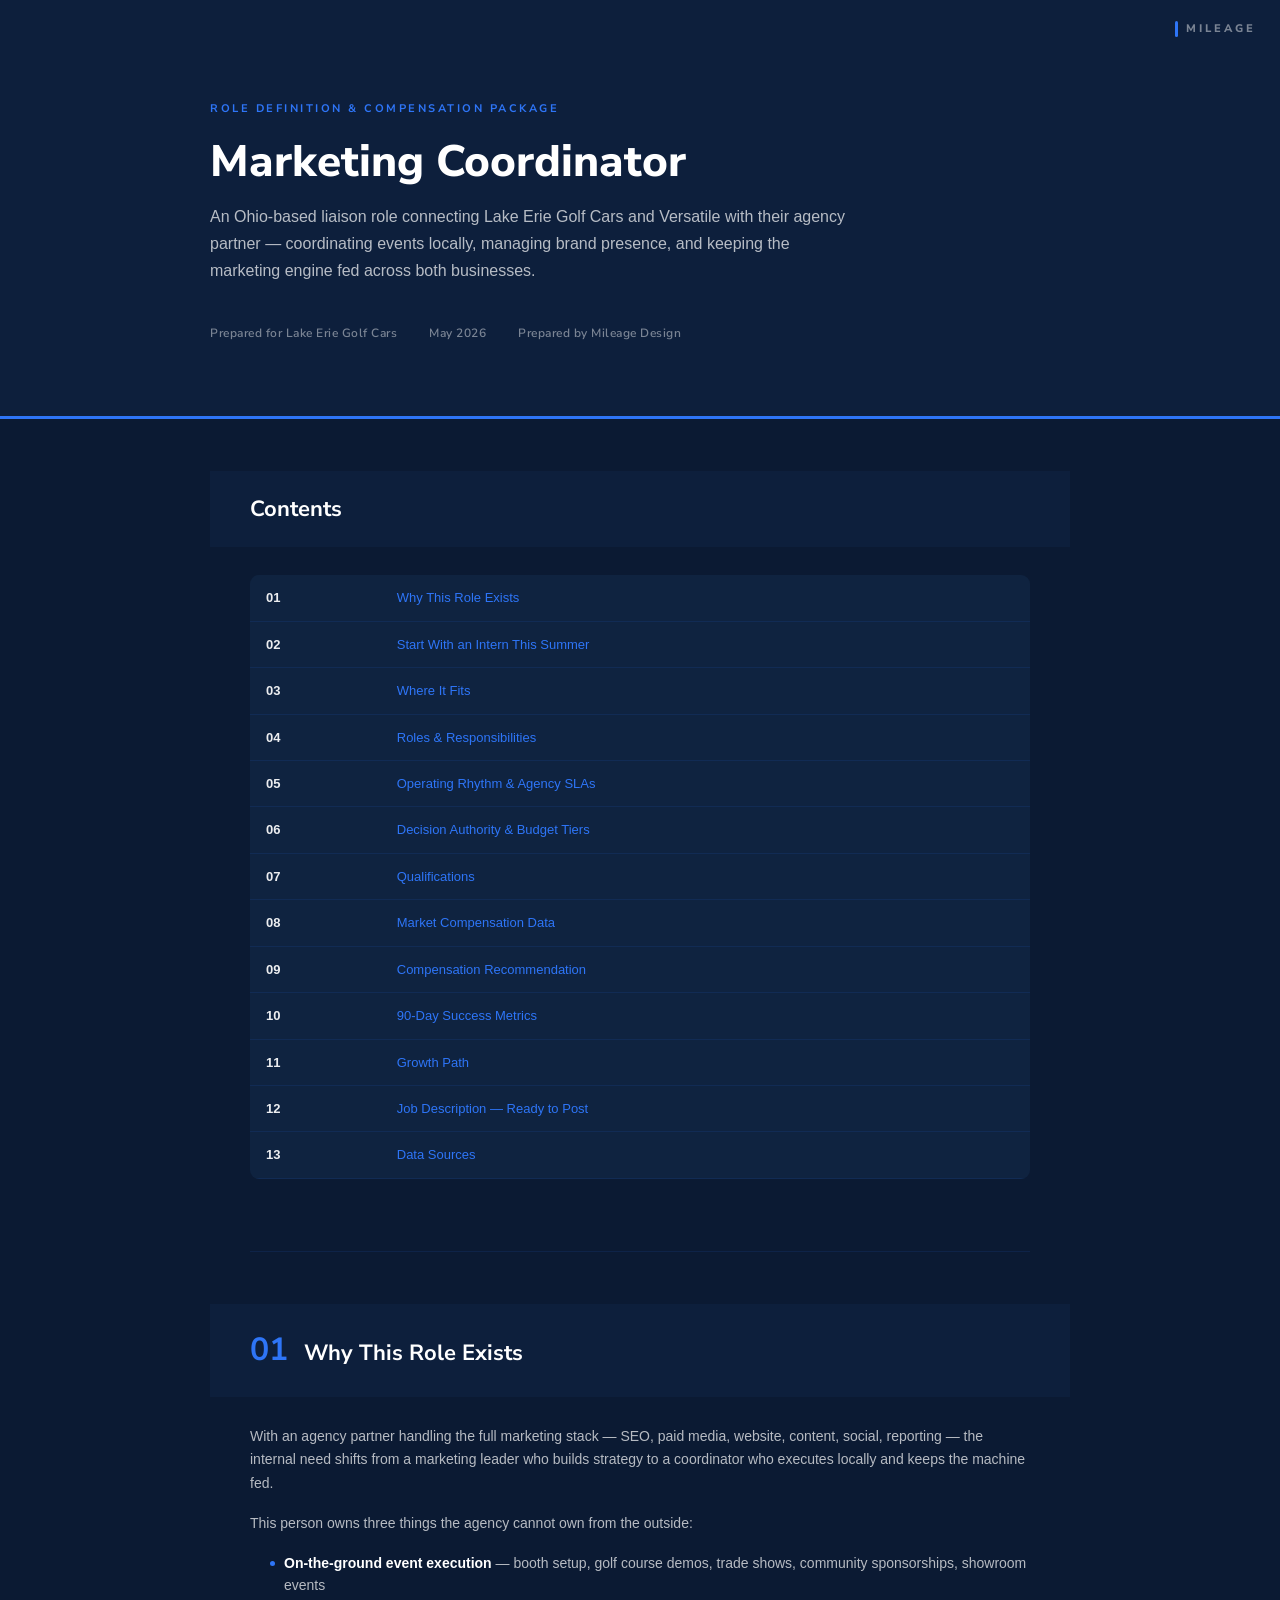
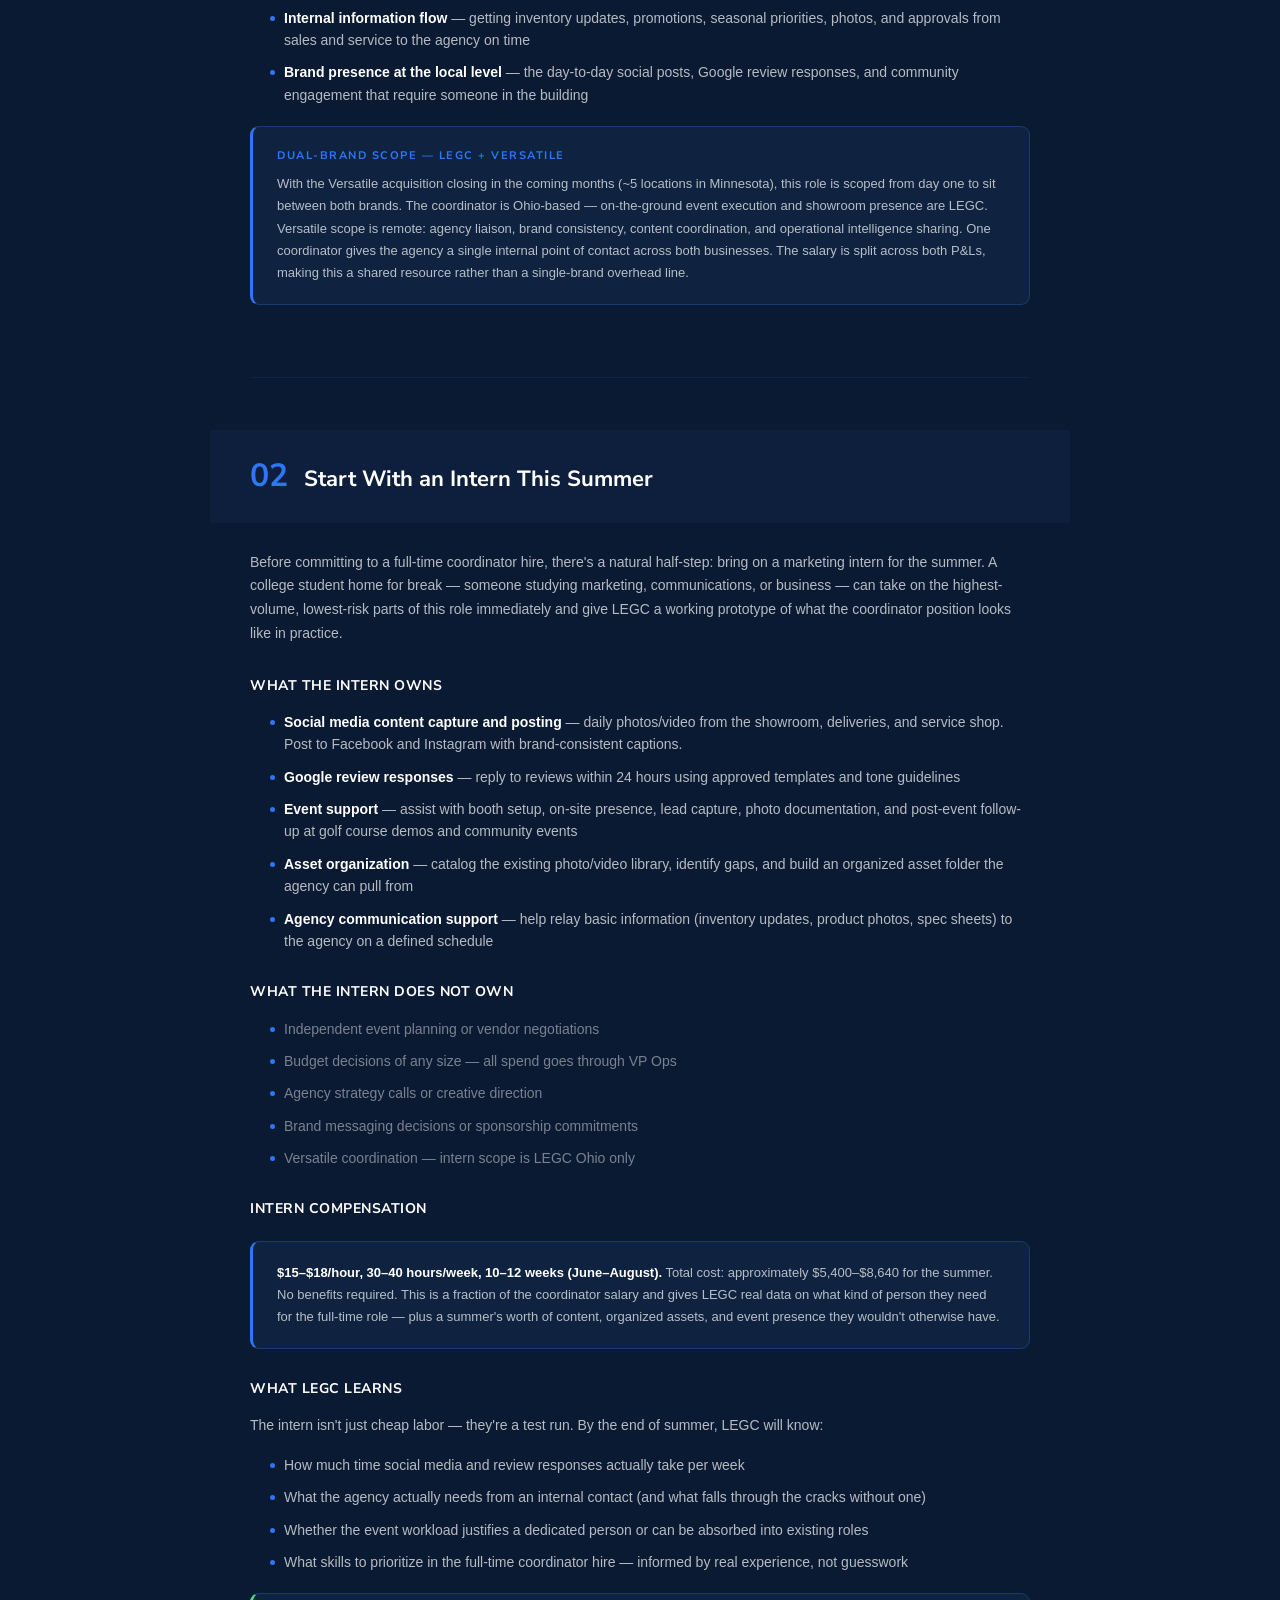
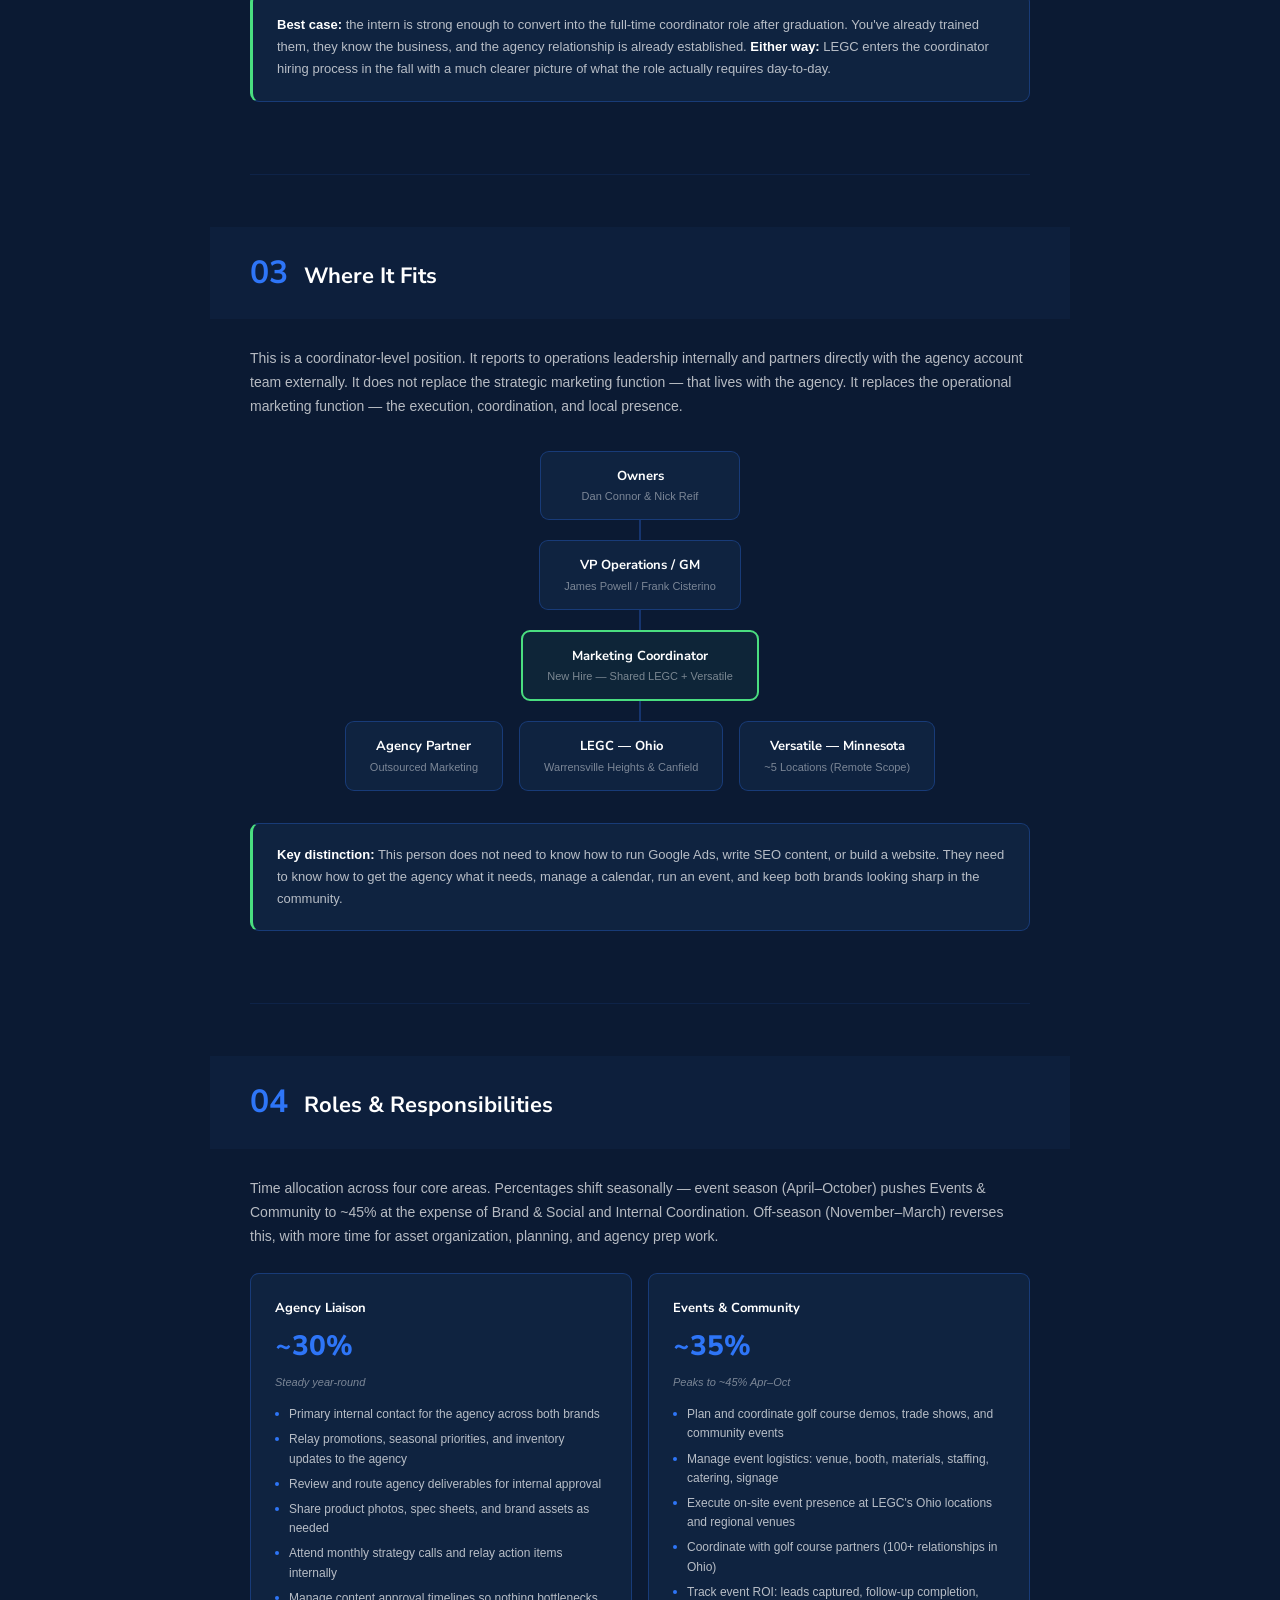
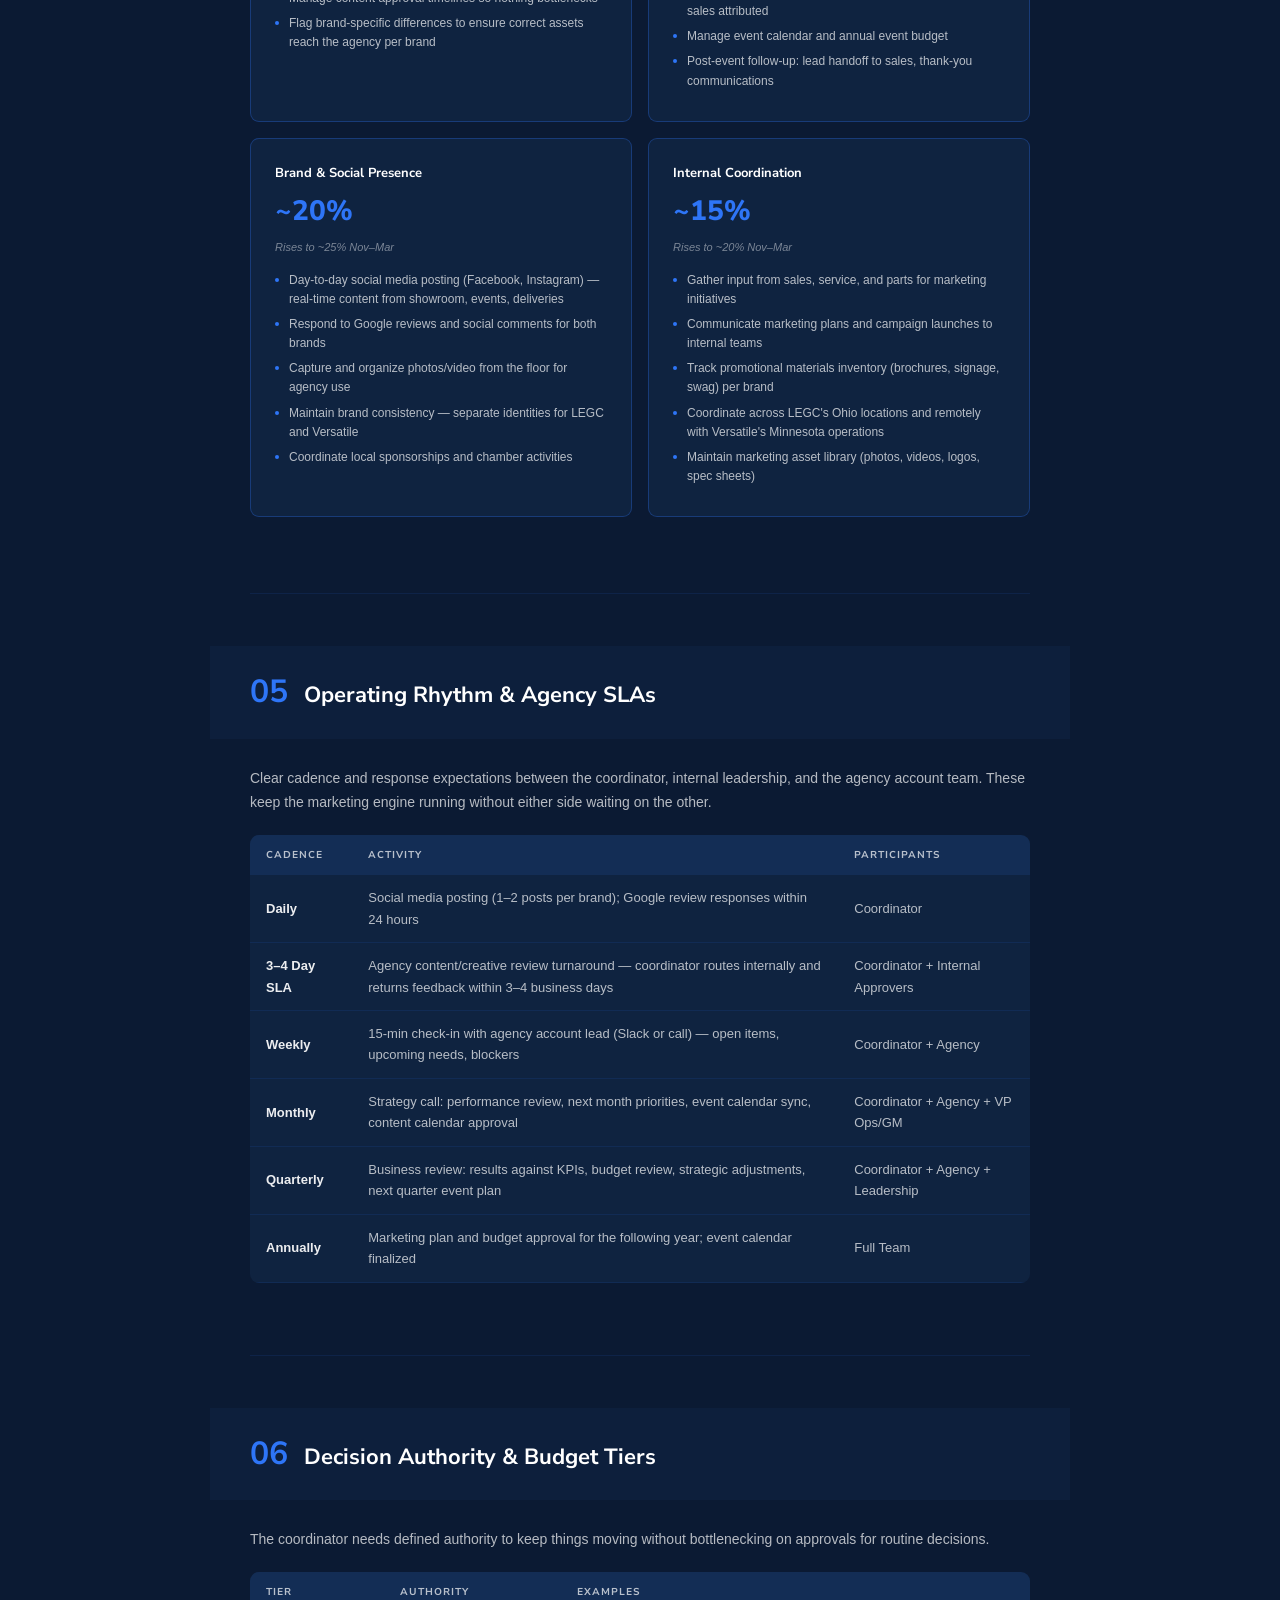
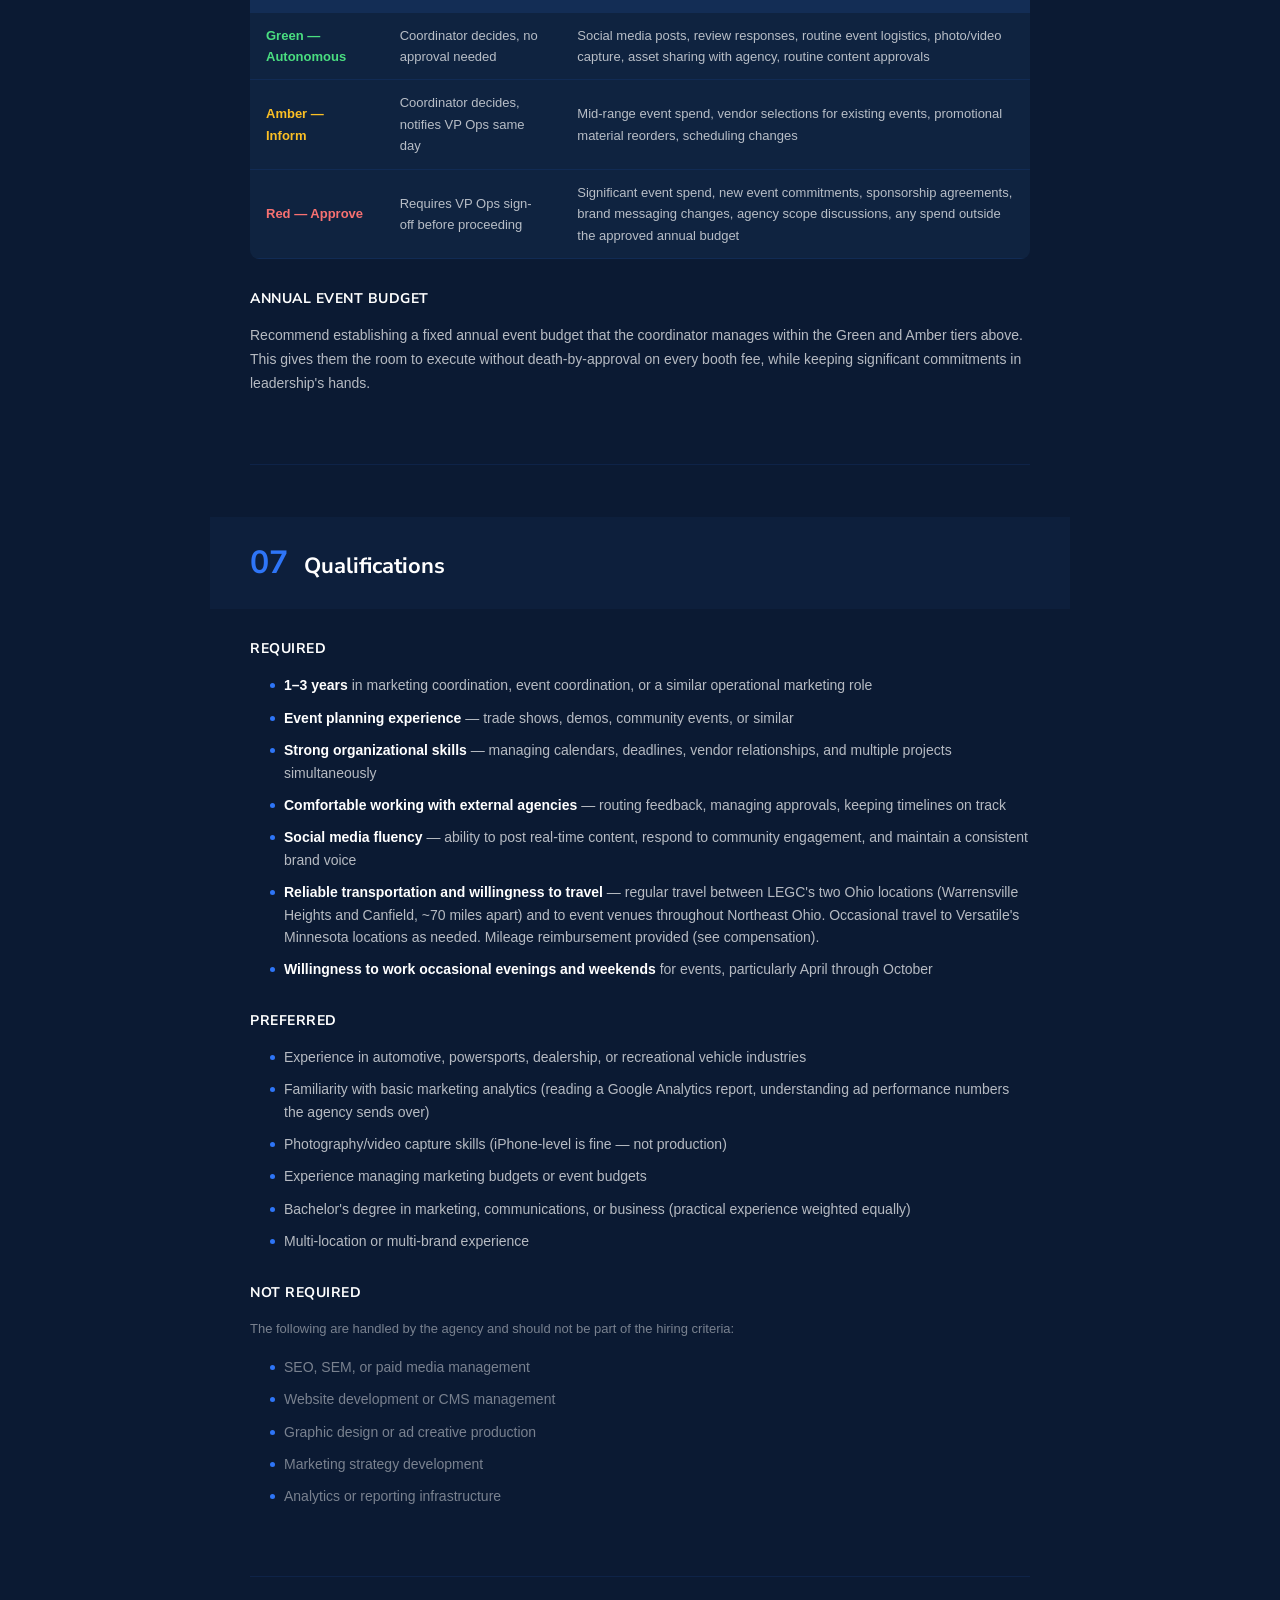
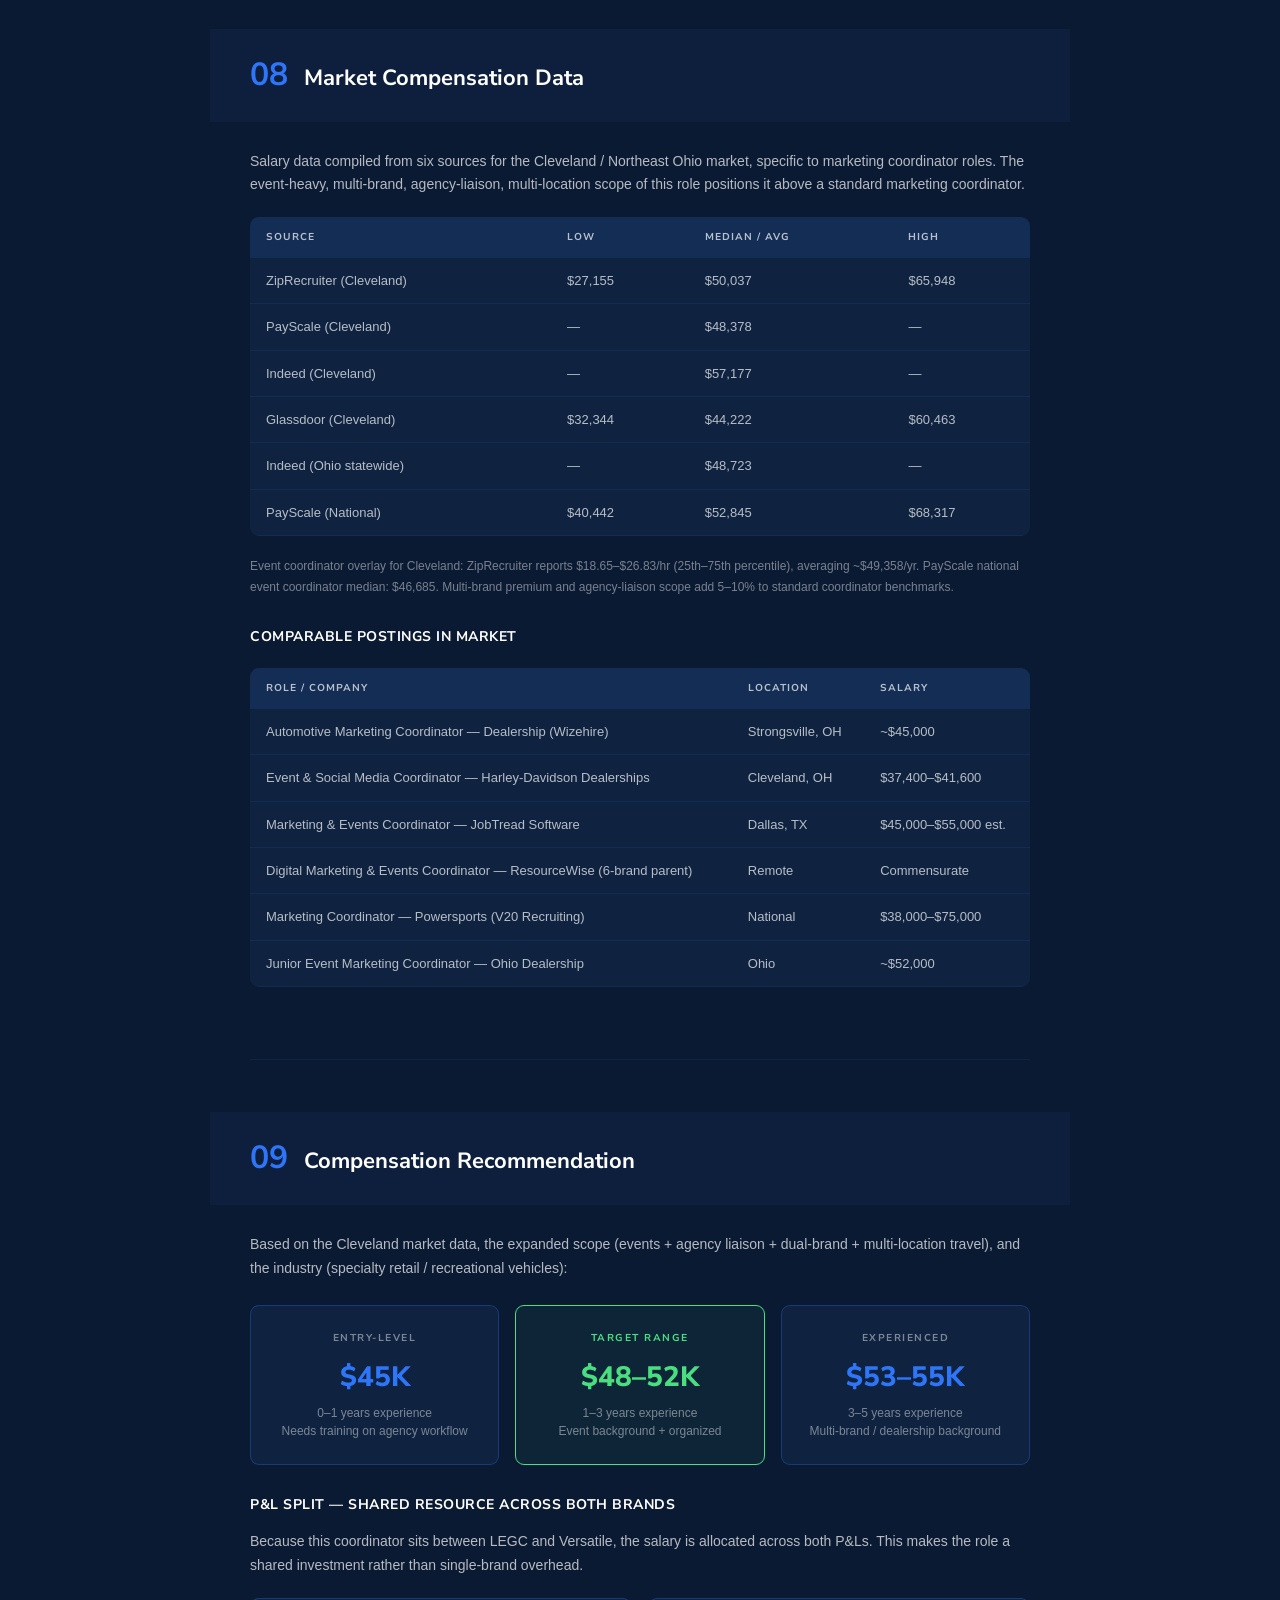
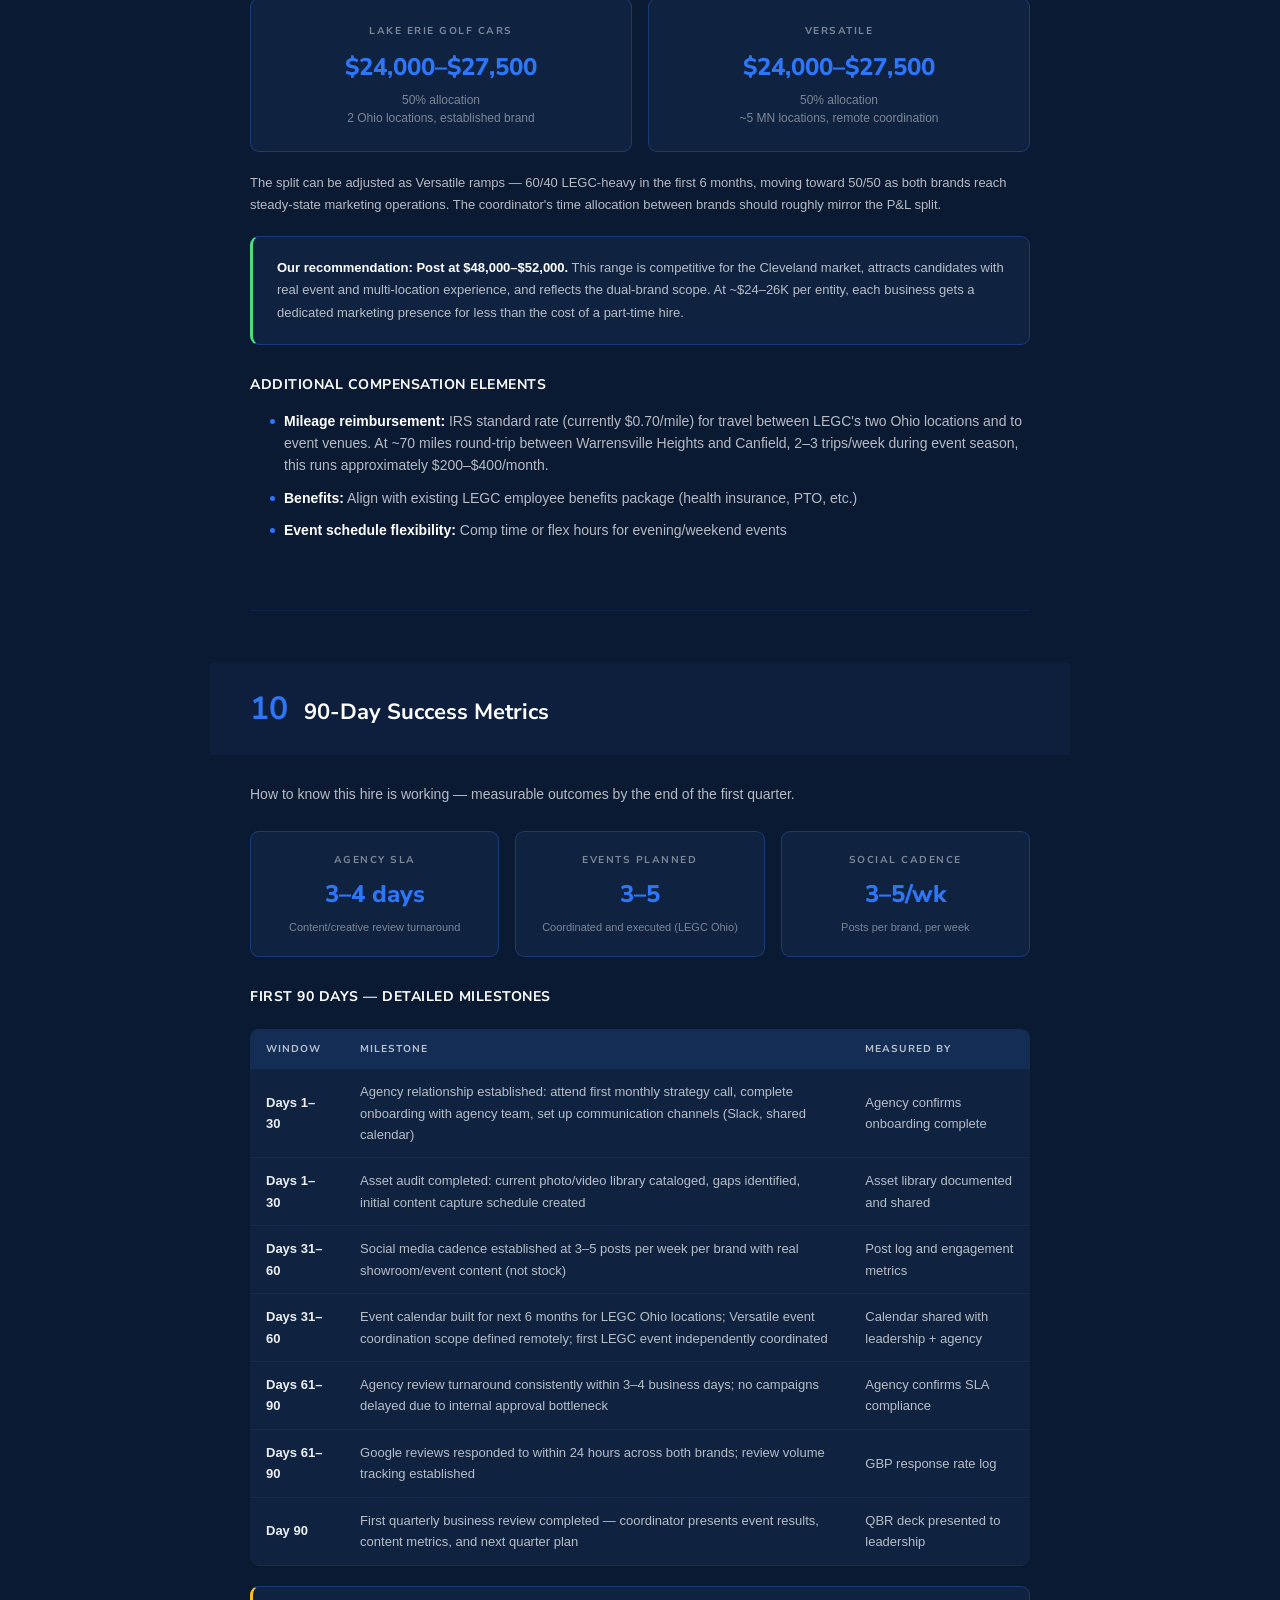
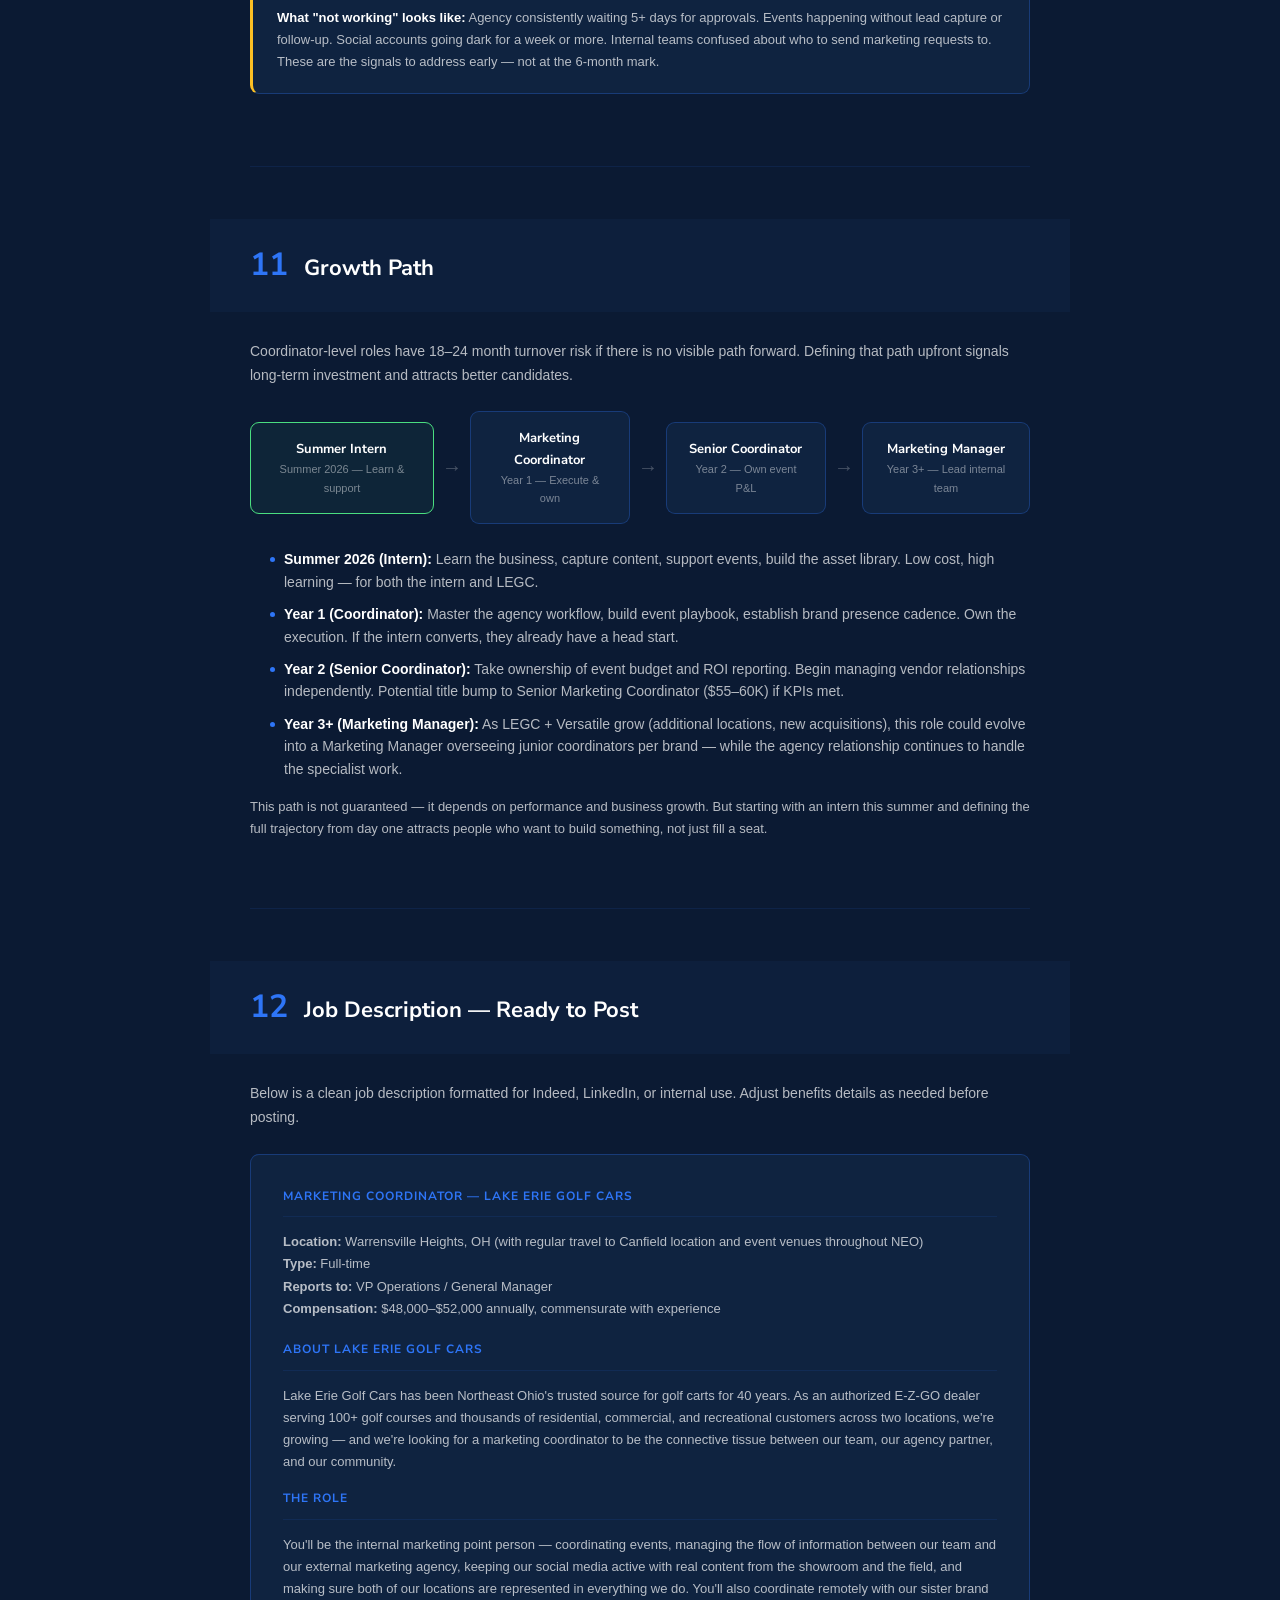
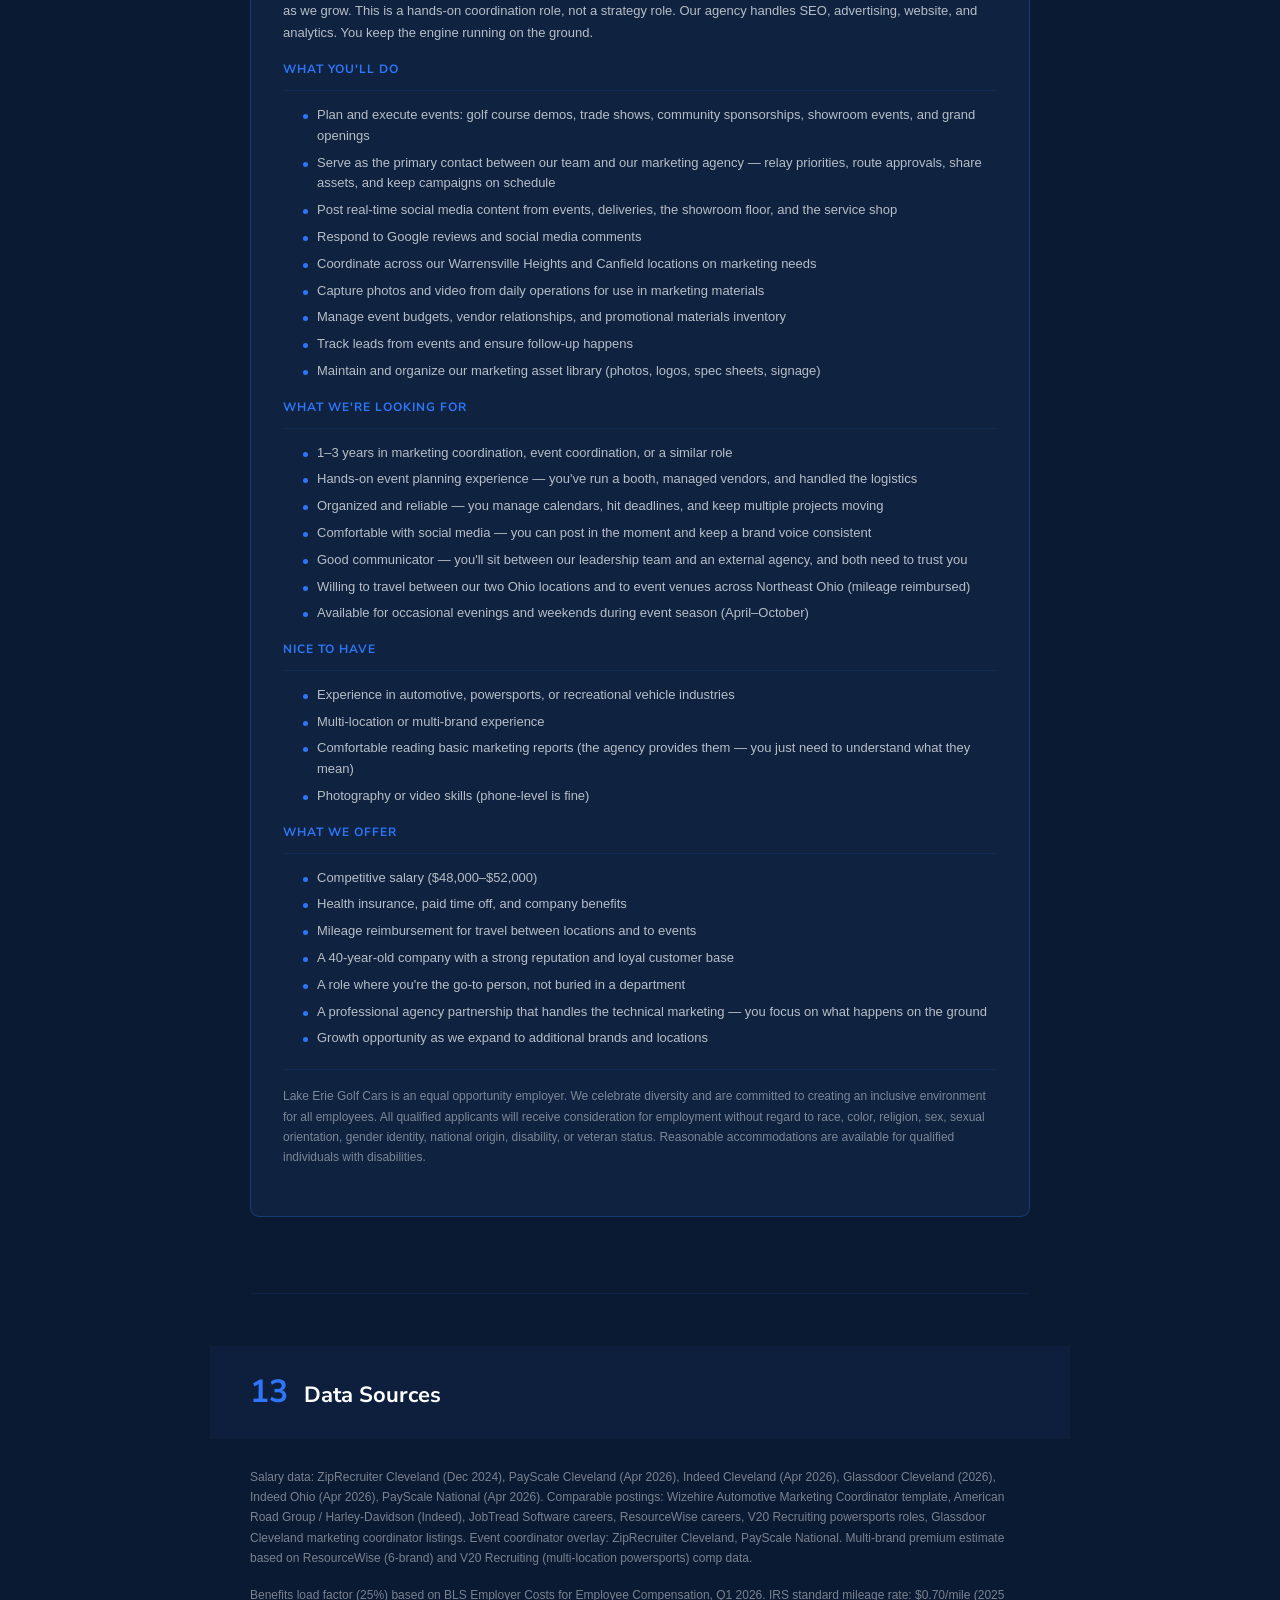
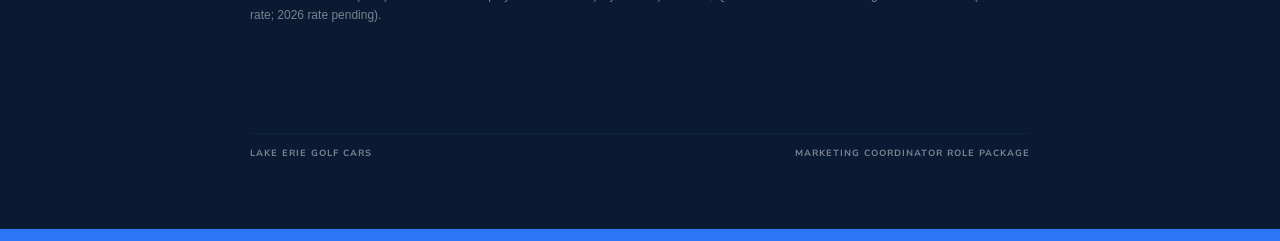
==== index.html @ 88285c8a "LEGC Marketing Coordinator role package — initial deploy Co-Authored-By: Claude Opus 4.6 <noreply@an" ====
<!DOCTYPE html>
<html lang="en">
<head>
<meta charset="UTF-8">
<meta name="viewport" content="width=device-width, initial-scale=1.0">
<title>Marketing Coordinator Role Package — Lake Erie Golf Cars + Versatile</title>
<link href="https://fonts.googleapis.com/css2?family=Nunito+Sans:wght@300;400;600;700;800&display=swap" rel="stylesheet">
<style>
  :root {
    /* Surfaces (lightest to darkest) */
    --dark-bg: #0B1A33;
    --dark-surface: #0D1F3C;
    --dark-card: #0F2340;
    --dark-card-alt: #132D55;
    --dark-elevated: #1A3566;

    /* Brand */
    --color-blue: #2E75F7;
    --color-blue-glow: rgba(46,117,247,0.2);
    --color-blue-border: rgba(46,117,247,0.3);
    --color-blue-subtle: rgba(46,117,247,0.12);
    --color-white: #FFFFFF;

    /* Text on dark */
    --text-primary: rgba(255,255,255,0.92);
    --text-secondary: rgba(255,255,255,0.7);
    --text-muted: rgba(255,255,255,0.45);
    --text-faint: rgba(255,255,255,0.25);

    /* Accent */
    --color-green: #4ADE80;
    --color-amber: #FBBF24;
    --color-red: #F87171;

    /* Typography */
    --font-display: 'Nunito Sans', -apple-system, BlinkMacSystemFont, 'Segoe UI', sans-serif;
    --font-body: -apple-system, BlinkMacSystemFont, 'Segoe UI', Roboto, sans-serif;
  }

  * { margin: 0; padding: 0; box-sizing: border-box; }

  body {
    font-family: var(--font-body);
    color: var(--text-secondary);
    background: var(--dark-bg);
    line-height: 1.65;
    -webkit-font-smoothing: antialiased;
    -webkit-print-color-adjust: exact;
    print-color-adjust: exact;
  }

  .page {
    max-width: 860px;
    margin: 0 auto;
    padding: 0 40px;
  }

  /* Brand mark — top right */
  .brand-mark {
    position: fixed;
    top: 20px;
    right: 24px;
    display: flex;
    align-items: center;
    gap: 8px;
    z-index: 100;
  }
  .brand-mark-text {
    font-family: var(--font-display);
    font-size: 11px;
    font-weight: 800;
    letter-spacing: 3px;
    color: var(--text-muted);
    text-transform: uppercase;
  }
  .brand-mark-bar {
    width: 3px;
    height: 16px;
    background: var(--color-blue);
    border-radius: 2px;
  }

  /* Cover */
  .cover {
    background: var(--dark-surface);
    padding: 100px 40px 72px;
    border-bottom: 3px solid var(--color-blue);
  }
  .cover .page { padding: 0; }
  .cover-label {
    font-family: var(--font-display);
    font-size: 11px;
    font-weight: 700;
    letter-spacing: 2.5px;
    text-transform: uppercase;
    color: var(--color-blue);
    margin-bottom: 20px;
  }
  .cover h1 {
    font-family: var(--font-display);
    font-size: 44px;
    font-weight: 800;
    line-height: 1.1;
    color: var(--color-white);
    margin-bottom: 16px;
  }
  .cover-sub {
    font-size: 16px;
    color: var(--text-secondary);
    margin-bottom: 40px;
    max-width: 640px;
    line-height: 1.7;
  }
  .cover-meta {
    display: flex;
    gap: 32px;
    font-size: 12px;
    color: var(--text-muted);
    font-family: var(--font-display);
    font-weight: 600;
    letter-spacing: 0.5px;
  }

  /* Sections */
  section {
    padding: 52px 0;
    border-bottom: 1px solid rgba(46,117,247,0.1);
  }
  section:last-child { border-bottom: none; }

  .section-header {
    background: var(--dark-surface);
    margin: 0 -40px;
    padding: 20px 40px;
    margin-bottom: 28px;
    display: flex;
    align-items: baseline;
    gap: 16px;
  }
  .section-num {
    font-family: var(--font-display);
    font-size: 32px;
    font-weight: 700;
    color: var(--color-blue);
  }
  .section-title {
    font-family: var(--font-display);
    font-size: 22px;
    font-weight: 700;
    color: var(--color-white);
  }

  h3 {
    font-family: var(--font-display);
    font-size: 14px;
    font-weight: 700;
    color: var(--color-white);
    margin: 28px 0 14px;
    text-transform: uppercase;
    letter-spacing: 0.5px;
  }

  p {
    color: var(--text-secondary);
    margin-bottom: 16px;
    font-size: 14px;
    line-height: 1.7;
  }

  /* Cards */
  .card {
    background: var(--dark-card);
    border: 1px solid var(--color-blue-border);
    border-radius: 9px;
    padding: 20px 24px;
    margin: 20px 0;
  }
  .card-highlight {
    border-left: 3px solid var(--color-blue);
  }
  .card-green {
    border-left: 3px solid var(--color-green);
  }
  .card-amber {
    border-left: 3px solid var(--color-amber);
  }
  .card p { margin-bottom: 0; font-size: 13px; }
  .card strong { color: var(--color-white); }
  .card-label {
    font-family: var(--font-display);
    font-size: 11px;
    font-weight: 700;
    letter-spacing: 1.5px;
    text-transform: uppercase;
    color: var(--color-blue);
    margin-bottom: 8px;
  }

  /* Lists */
  ul, ol {
    padding-left: 20px;
    margin-bottom: 16px;
    list-style: none;
  }
  li {
    font-size: 14px;
    color: var(--text-secondary);
    margin-bottom: 10px;
    line-height: 1.6;
    position: relative;
    padding-left: 14px;
  }
  li::before {
    content: '';
    position: absolute;
    left: 0;
    top: 9px;
    width: 5px;
    height: 5px;
    background: var(--color-blue);
    border-radius: 50%;
  }
  li strong { color: var(--color-white); }

  /* Tables */
  table {
    width: 100%;
    border-collapse: separate;
    border-spacing: 0;
    margin: 20px 0;
    font-size: 13px;
    border-radius: 9px;
    overflow: hidden;
  }
  th {
    text-align: left;
    padding: 12px 16px;
    background: var(--dark-card-alt);
    color: var(--text-secondary);
    font-family: var(--font-display);
    font-weight: 700;
    font-size: 10px;
    letter-spacing: 1px;
    text-transform: uppercase;
  }
  td {
    padding: 12px 16px;
    background: var(--dark-card);
    border-bottom: 1px solid rgba(46,117,247,0.1);
    color: var(--text-secondary);
    font-size: 13px;
  }
  td strong { color: var(--text-primary); }

  /* Responsibility grid */
  .resp-grid {
    display: grid;
    grid-template-columns: 1fr 1fr;
    gap: 16px;
    margin: 24px 0;
  }
  .resp-card {
    background: var(--dark-card);
    border: 1px solid var(--color-blue-border);
    border-radius: 9px;
    padding: 24px;
  }
  .resp-card h4 {
    font-family: var(--font-display);
    font-size: 13px;
    font-weight: 700;
    color: var(--color-white);
    margin-bottom: 4px;
  }
  .resp-card .pct {
    font-family: var(--font-display);
    font-size: 28px;
    font-weight: 800;
    color: var(--color-blue);
    margin-bottom: 4px;
  }
  .resp-card .season-note {
    font-size: 11px;
    color: var(--text-muted);
    font-style: italic;
    margin-bottom: 14px;
  }
  .resp-card ul { padding-left: 0; margin-bottom: 0; }
  .resp-card li { font-size: 12px; margin-bottom: 6px; padding-left: 14px; }
  .resp-card li::before { top: 7px; width: 4px; height: 4px; }

  /* Comparison grid */
  .comp-grid {
    display: grid;
    grid-template-columns: 1fr 1fr 1fr;
    gap: 16px;
    margin: 24px 0;
  }
  .comp-card {
    background: var(--dark-card);
    border: 1px solid var(--color-blue-border);
    border-radius: 9px;
    padding: 24px;
    text-align: center;
  }
  .comp-card.recommended {
    border-color: var(--color-green);
    background: rgba(74,222,128,0.06);
  }
  .comp-card .label {
    font-family: var(--font-display);
    font-size: 10px;
    font-weight: 700;
    letter-spacing: 1.5px;
    text-transform: uppercase;
    color: var(--text-muted);
    margin-bottom: 8px;
  }
  .comp-card.recommended .label { color: var(--color-green); }
  .comp-card .amount {
    font-family: var(--font-display);
    font-size: 28px;
    font-weight: 800;
    color: var(--color-blue);
    margin-bottom: 4px;
  }
  .comp-card.recommended .amount { color: var(--color-green); }
  .comp-card .detail {
    font-size: 12px;
    color: var(--text-muted);
    line-height: 1.5;
  }

  /* P&L split */
  .split-grid {
    display: grid;
    grid-template-columns: 1fr 1fr;
    gap: 16px;
    margin: 20px 0;
  }
  .split-card {
    background: var(--dark-card);
    border: 1px solid var(--color-blue-border);
    border-radius: 9px;
    padding: 24px;
    text-align: center;
  }
  .split-card .entity-name {
    font-family: var(--font-display);
    font-size: 10px;
    font-weight: 700;
    letter-spacing: 1.5px;
    text-transform: uppercase;
    color: var(--text-muted);
    margin-bottom: 8px;
  }
  .split-card .split-amount {
    font-family: var(--font-display);
    font-size: 24px;
    font-weight: 800;
    color: var(--color-blue);
    margin-bottom: 4px;
  }
  .split-card .split-detail {
    font-size: 12px;
    color: var(--text-muted);
    line-height: 1.5;
  }

  /* KPI grid */
  .kpi-grid {
    display: grid;
    grid-template-columns: 1fr 1fr 1fr;
    gap: 16px;
    margin: 24px 0;
  }
  .kpi-card {
    background: var(--dark-card);
    border: 1px solid var(--color-blue-border);
    border-radius: 9px;
    padding: 20px;
    text-align: center;
  }
  .kpi-card .kpi-label {
    font-family: var(--font-display);
    font-size: 10px;
    font-weight: 700;
    letter-spacing: 1.5px;
    text-transform: uppercase;
    color: var(--text-muted);
    margin-bottom: 6px;
  }
  .kpi-card .kpi-target {
    font-family: var(--font-display);
    font-size: 24px;
    font-weight: 800;
    color: var(--color-blue);
    margin-bottom: 4px;
  }
  .kpi-card .kpi-detail {
    font-size: 11px;
    color: var(--text-muted);
  }

  /* Org chart */
  .org-chart {
    display: flex;
    flex-direction: column;
    align-items: center;
    gap: 0;
    margin: 32px 0;
  }
  .org-node {
    background: var(--dark-card);
    border: 1px solid var(--color-blue-border);
    border-radius: 9px;
    padding: 14px 24px;
    text-align: center;
    min-width: 200px;
  }
  .org-node.highlight {
    background: rgba(74,222,128,0.06);
    border: 2px solid var(--color-green);
  }
  .org-node .title {
    font-family: var(--font-display);
    font-size: 13px;
    font-weight: 700;
    color: var(--color-white);
  }
  .org-node .name {
    font-size: 11px;
    color: var(--text-muted);
  }
  .org-connector {
    width: 2px;
    height: 20px;
    background: var(--color-blue-border);
  }

  /* Growth path */
  .growth-path {
    display: flex;
    align-items: center;
    gap: 0;
    margin: 24px 0;
    justify-content: center;
  }
  .growth-step {
    background: var(--dark-card);
    border: 1px solid var(--color-blue-border);
    border-radius: 9px;
    padding: 16px 20px;
    text-align: center;
    min-width: 160px;
  }
  .growth-step.current {
    background: rgba(74,222,128,0.06);
    border-color: var(--color-green);
  }
  .growth-step .step-title {
    font-family: var(--font-display);
    font-size: 13px;
    font-weight: 700;
    color: var(--color-white);
  }
  .growth-step .step-detail {
    font-size: 11px;
    color: var(--text-muted);
  }
  .growth-arrow {
    font-size: 20px;
    color: var(--text-faint);
    padding: 0 8px;
  }

  /* JD block */
  .jd-block {
    background: var(--dark-card);
    border: 1px solid var(--color-blue-border);
    border-radius: 9px;
    padding: 32px;
    margin: 24px 0;
  }
  .jd-block h4 {
    font-family: var(--font-display);
    font-size: 12px;
    font-weight: 700;
    color: var(--color-blue);
    letter-spacing: 1px;
    text-transform: uppercase;
    margin-bottom: 14px;
    padding-bottom: 10px;
    border-bottom: 1px solid rgba(46,117,247,0.1);
  }
  .jd-block p { font-size: 13px; }
  .jd-block li { font-size: 13px; margin-bottom: 6px; }

  /* Decision tiers */
  .tier-green td:first-child { color: var(--color-green); font-weight: 600; }
  .tier-amber td:first-child { color: var(--color-amber); font-weight: 600; }
  .tier-red td:first-child { color: var(--color-red); font-weight: 600; }

  /* Footer */
  .footer {
    padding: 40px 0;
    text-align: center;
  }
  .footer-bar {
    display: flex;
    justify-content: space-between;
    align-items: center;
    padding: 12px 0;
    border-top: 1px solid rgba(46,117,247,0.1);
    margin-bottom: 16px;
  }
  .footer-bar span {
    font-family: var(--font-display);
    font-size: 9px;
    font-weight: 700;
    color: var(--text-muted);
    text-transform: uppercase;
    letter-spacing: 1px;
  }
  .footer-strip {
    height: 12px;
    background: var(--color-blue);
    margin: 0 -40px;
  }

  /* Responsive */
  @media (max-width: 700px) {
    .resp-grid, .comp-grid, .kpi-grid, .split-grid { grid-template-columns: 1fr; }
    .cover h1 { font-size: 32px; }
    .cover-meta { flex-direction: column; gap: 8px; }
    .growth-path { flex-direction: column; }
    .growth-arrow { transform: rotate(90deg); }
    .section-header { flex-direction: column; gap: 4px; }
  }

  @media print {
    .brand-mark { position: absolute; }
    .resp-grid, .comp-grid, .kpi-grid, .split-grid { break-inside: avoid; }
    section { break-inside: avoid; }
  }
</style>
</head>
<body>

<!-- Brand mark -->
<div class="brand-mark">
  <div class="brand-mark-bar"></div>
  <div class="brand-mark-text">Mileage</div>
</div>

<!-- Cover -->
<div class="cover">
  <div class="page">
    <div class="cover-label">Role Definition &amp; Compensation Package</div>
    <h1>Marketing Coordinator</h1>
    <div class="cover-sub">An Ohio-based liaison role connecting Lake Erie Golf Cars and Versatile with their agency partner — coordinating events locally, managing brand presence, and keeping the marketing engine fed across both businesses.</div>
    <div class="cover-meta">
      <span>Prepared for Lake Erie Golf Cars</span>
      <span>May 2026</span>
      <span>Prepared by Mileage Design</span>
    </div>
  </div>
</div>

<div class="page">

<!-- Table of Contents -->
<section>
  <div class="section-header">
    <span class="section-title">Contents</span>
  </div>
  <table>
    <tbody>
      <tr><td><strong>01</strong></td><td><a href="#s01" style="color:var(--color-blue); text-decoration:none;">Why This Role Exists</a></td></tr>
      <tr><td><strong>02</strong></td><td><a href="#s02" style="color:var(--color-blue); text-decoration:none;">Start With an Intern This Summer</a></td></tr>
      <tr><td><strong>03</strong></td><td><a href="#s03" style="color:var(--color-blue); text-decoration:none;">Where It Fits</a></td></tr>
      <tr><td><strong>04</strong></td><td><a href="#s04" style="color:var(--color-blue); text-decoration:none;">Roles &amp; Responsibilities</a></td></tr>
      <tr><td><strong>05</strong></td><td><a href="#s05" style="color:var(--color-blue); text-decoration:none;">Operating Rhythm &amp; Agency SLAs</a></td></tr>
      <tr><td><strong>06</strong></td><td><a href="#s06" style="color:var(--color-blue); text-decoration:none;">Decision Authority &amp; Budget Tiers</a></td></tr>
      <tr><td><strong>07</strong></td><td><a href="#s07" style="color:var(--color-blue); text-decoration:none;">Qualifications</a></td></tr>
      <tr><td><strong>08</strong></td><td><a href="#s08" style="color:var(--color-blue); text-decoration:none;">Market Compensation Data</a></td></tr>
      <tr><td><strong>09</strong></td><td><a href="#s09" style="color:var(--color-blue); text-decoration:none;">Compensation Recommendation</a></td></tr>
      <tr><td><strong>10</strong></td><td><a href="#s10" style="color:var(--color-blue); text-decoration:none;">90-Day Success Metrics</a></td></tr>
      <tr><td><strong>11</strong></td><td><a href="#s11" style="color:var(--color-blue); text-decoration:none;">Growth Path</a></td></tr>
      <tr><td><strong>12</strong></td><td><a href="#s12" style="color:var(--color-blue); text-decoration:none;">Job Description — Ready to Post</a></td></tr>
      <tr><td><strong>13</strong></td><td><a href="#s13" style="color:var(--color-blue); text-decoration:none;">Data Sources</a></td></tr>
    </tbody>
  </table>
</section>

<!-- 01. Why This Role -->
<section id="s01">
  <div class="section-header">
    <span class="section-num">01</span>
    <span class="section-title">Why This Role Exists</span>
  </div>
  <p>With an agency partner handling the full marketing stack — SEO, paid media, website, content, social, reporting — the internal need shifts from a marketing leader who builds strategy to a coordinator who executes locally and keeps the machine fed.</p>
  <p>This person owns three things the agency cannot own from the outside:</p>
  <ul>
    <li><strong>On-the-ground event execution</strong> — booth setup, golf course demos, trade shows, community sponsorships, showroom events</li>
    <li><strong>Internal information flow</strong> — getting inventory updates, promotions, seasonal priorities, photos, and approvals from sales and service to the agency on time</li>
    <li><strong>Brand presence at the local level</strong> — the day-to-day social posts, Google review responses, and community engagement that require someone in the building</li>
  </ul>

  <div class="card card-highlight">
    <div class="card-label">Dual-Brand Scope — LEGC + Versatile</div>
    <p>With the Versatile acquisition closing in the coming months (~5 locations in Minnesota), this role is scoped from day one to sit between both brands. The coordinator is Ohio-based — on-the-ground event execution and showroom presence are LEGC. Versatile scope is remote: agency liaison, brand consistency, content coordination, and operational intelligence sharing. One coordinator gives the agency a single internal point of contact across both businesses. The salary is split across both P&amp;Ls, making this a shared resource rather than a single-brand overhead line.</p>
  </div>
</section>

<!-- 02. Start With an Intern -->
<section id="s02">
  <div class="section-header">
    <span class="section-num">02</span>
    <span class="section-title">Start With an Intern This Summer</span>
  </div>
  <p>Before committing to a full-time coordinator hire, there's a natural half-step: bring on a marketing intern for the summer. A college student home for break — someone studying marketing, communications, or business — can take on the highest-volume, lowest-risk parts of this role immediately and give LEGC a working prototype of what the coordinator position looks like in practice.</p>

  <h3>What the Intern Owns</h3>
  <ul>
    <li><strong>Social media content capture and posting</strong> — daily photos/video from the showroom, deliveries, and service shop. Post to Facebook and Instagram with brand-consistent captions.</li>
    <li><strong>Google review responses</strong> — reply to reviews within 24 hours using approved templates and tone guidelines</li>
    <li><strong>Event support</strong> — assist with booth setup, on-site presence, lead capture, photo documentation, and post-event follow-up at golf course demos and community events</li>
    <li><strong>Asset organization</strong> — catalog the existing photo/video library, identify gaps, and build an organized asset folder the agency can pull from</li>
    <li><strong>Agency communication support</strong> — help relay basic information (inventory updates, product photos, spec sheets) to the agency on a defined schedule</li>
  </ul>

  <h3>What the Intern Does Not Own</h3>
  <ul>
    <li style="color: var(--text-muted);">Independent event planning or vendor negotiations</li>
    <li style="color: var(--text-muted);">Budget decisions of any size — all spend goes through VP Ops</li>
    <li style="color: var(--text-muted);">Agency strategy calls or creative direction</li>
    <li style="color: var(--text-muted);">Brand messaging decisions or sponsorship commitments</li>
    <li style="color: var(--text-muted);">Versatile coordination — intern scope is LEGC Ohio only</li>
  </ul>

  <h3>Intern Compensation</h3>
  <div class="card card-highlight">
    <p><strong>$15–$18/hour, 30–40 hours/week, 10–12 weeks (June–August).</strong> Total cost: approximately $5,400–$8,640 for the summer. No benefits required. This is a fraction of the coordinator salary and gives LEGC real data on what kind of person they need for the full-time role — plus a summer's worth of content, organized assets, and event presence they wouldn't otherwise have.</p>
  </div>

  <h3>What LEGC Learns</h3>
  <p>The intern isn't just cheap labor — they're a test run. By the end of summer, LEGC will know:</p>
  <ul>
    <li>How much time social media and review responses actually take per week</li>
    <li>What the agency actually needs from an internal contact (and what falls through the cracks without one)</li>
    <li>Whether the event workload justifies a dedicated person or can be absorbed into existing roles</li>
    <li>What skills to prioritize in the full-time coordinator hire — informed by real experience, not guesswork</li>
  </ul>

  <div class="card card-green">
    <p><strong>Best case:</strong> the intern is strong enough to convert into the full-time coordinator role after graduation. You've already trained them, they know the business, and the agency relationship is already established. <strong>Either way:</strong> LEGC enters the coordinator hiring process in the fall with a much clearer picture of what the role actually requires day-to-day.</p>
  </div>
</section>

<!-- 03. Where It Fits -->
<section id="s03">
  <div class="section-header">
    <span class="section-num">03</span>
    <span class="section-title">Where It Fits</span>
  </div>
  <p>This is a coordinator-level position. It reports to operations leadership internally and partners directly with the agency account team externally. It does not replace the strategic marketing function — that lives with the agency. It replaces the operational marketing function — the execution, coordination, and local presence.</p>

  <div class="org-chart">
    <div class="org-node">
      <div class="title">Owners</div>
      <div class="name">Dan Connor &amp; Nick Reif</div>
    </div>
    <div class="org-connector"></div>
    <div class="org-node">
      <div class="title">VP Operations / GM</div>
      <div class="name">James Powell / Frank Cisterino</div>
    </div>
    <div class="org-connector"></div>
    <div class="org-node highlight">
      <div class="title">Marketing Coordinator</div>
      <div class="name">New Hire — Shared LEGC + Versatile</div>
    </div>
    <div class="org-connector"></div>
    <div style="display:flex; gap:16px; justify-content:center; flex-wrap:wrap;">
      <div class="org-node" style="min-width:140px;">
        <div class="title">Agency Partner</div>
        <div class="name">Outsourced Marketing</div>
      </div>
      <div class="org-node" style="min-width:140px;">
        <div class="title">LEGC — Ohio</div>
        <div class="name">Warrensville Heights &amp; Canfield</div>
      </div>
      <div class="org-node" style="min-width:140px;">
        <div class="title">Versatile — Minnesota</div>
        <div class="name">~5 Locations (Remote Scope)</div>
      </div>
    </div>
  </div>

  <div class="card card-green">
    <p><strong>Key distinction:</strong> This person does not need to know how to run Google Ads, write SEO content, or build a website. They need to know how to get the agency what it needs, manage a calendar, run an event, and keep both brands looking sharp in the community.</p>
  </div>
</section>

<!-- 04. Responsibilities -->
<section id="s04">
  <div class="section-header">
    <span class="section-num">04</span>
    <span class="section-title">Roles &amp; Responsibilities</span>
  </div>
  <p>Time allocation across four core areas. Percentages shift seasonally — event season (April–October) pushes Events &amp; Community to ~45% at the expense of Brand &amp; Social and Internal Coordination. Off-season (November–March) reverses this, with more time for asset organization, planning, and agency prep work.</p>

  <div class="resp-grid">
    <div class="resp-card">
      <h4>Agency Liaison</h4>
      <div class="pct">~30%</div>
      <div class="season-note">Steady year-round</div>
      <ul>
        <li>Primary internal contact for the agency across both brands</li>
        <li>Relay promotions, seasonal priorities, and inventory updates to the agency</li>
        <li>Review and route agency deliverables for internal approval</li>
        <li>Share product photos, spec sheets, and brand assets as needed</li>
        <li>Attend monthly strategy calls and relay action items internally</li>
        <li>Manage content approval timelines so nothing bottlenecks</li>
        <li>Flag brand-specific differences to ensure correct assets reach the agency per brand</li>
      </ul>
    </div>
    <div class="resp-card">
      <h4>Events &amp; Community</h4>
      <div class="pct">~35%</div>
      <div class="season-note">Peaks to ~45% Apr–Oct</div>
      <ul>
        <li>Plan and coordinate golf course demos, trade shows, and community events</li>
        <li>Manage event logistics: venue, booth, materials, staffing, catering, signage</li>
        <li>Execute on-site event presence at LEGC's Ohio locations and regional venues</li>
        <li>Coordinate with golf course partners (100+ relationships in Ohio)</li>
        <li>Track event ROI: leads captured, follow-up completion, sales attributed</li>
        <li>Manage event calendar and annual event budget</li>
        <li>Post-event follow-up: lead handoff to sales, thank-you communications</li>
      </ul>
    </div>
    <div class="resp-card">
      <h4>Brand &amp; Social Presence</h4>
      <div class="pct">~20%</div>
      <div class="season-note">Rises to ~25% Nov–Mar</div>
      <ul>
        <li>Day-to-day social media posting (Facebook, Instagram) — real-time content from showroom, events, deliveries</li>
        <li>Respond to Google reviews and social comments for both brands</li>
        <li>Capture and organize photos/video from the floor for agency use</li>
        <li>Maintain brand consistency — separate identities for LEGC and Versatile</li>
        <li>Coordinate local sponsorships and chamber activities</li>
      </ul>
    </div>
    <div class="resp-card">
      <h4>Internal Coordination</h4>
      <div class="pct">~15%</div>
      <div class="season-note">Rises to ~20% Nov–Mar</div>
      <ul>
        <li>Gather input from sales, service, and parts for marketing initiatives</li>
        <li>Communicate marketing plans and campaign launches to internal teams</li>
        <li>Track promotional materials inventory (brochures, signage, swag) per brand</li>
        <li>Coordinate across LEGC's Ohio locations and remotely with Versatile's Minnesota operations</li>
        <li>Maintain marketing asset library (photos, videos, logos, spec sheets)</li>
      </ul>
    </div>
  </div>
</section>

<!-- 05. Operating Rhythm -->
<section id="s05">
  <div class="section-header">
    <span class="section-num">05</span>
    <span class="section-title">Operating Rhythm &amp; Agency SLAs</span>
  </div>
  <p>Clear cadence and response expectations between the coordinator, internal leadership, and the agency account team. These keep the marketing engine running without either side waiting on the other.</p>

  <table>
    <thead>
      <tr>
        <th>Cadence</th>
        <th>Activity</th>
        <th>Participants</th>
      </tr>
    </thead>
    <tbody>
      <tr>
        <td><strong>Daily</strong></td>
        <td>Social media posting (1–2 posts per brand); Google review responses within 24 hours</td>
        <td>Coordinator</td>
      </tr>
      <tr>
        <td><strong>3–4 Day SLA</strong></td>
        <td>Agency content/creative review turnaround — coordinator routes internally and returns feedback within 3–4 business days</td>
        <td>Coordinator + Internal Approvers</td>
      </tr>
      <tr>
        <td><strong>Weekly</strong></td>
        <td>15-min check-in with agency account lead (Slack or call) — open items, upcoming needs, blockers</td>
        <td>Coordinator + Agency</td>
      </tr>
      <tr>
        <td><strong>Monthly</strong></td>
        <td>Strategy call: performance review, next month priorities, event calendar sync, content calendar approval</td>
        <td>Coordinator + Agency + VP Ops/GM</td>
      </tr>
      <tr>
        <td><strong>Quarterly</strong></td>
        <td>Business review: results against KPIs, budget review, strategic adjustments, next quarter event plan</td>
        <td>Coordinator + Agency + Leadership</td>
      </tr>
      <tr>
        <td><strong>Annually</strong></td>
        <td>Marketing plan and budget approval for the following year; event calendar finalized</td>
        <td>Full Team</td>
      </tr>
    </tbody>
  </table>


</section>

<!-- 06. Decision Authority -->
<section id="s06">
  <div class="section-header">
    <span class="section-num">06</span>
    <span class="section-title">Decision Authority &amp; Budget Tiers</span>
  </div>
  <p>The coordinator needs defined authority to keep things moving without bottlenecking on approvals for routine decisions.</p>

  <table>
    <thead>
      <tr>
        <th>Tier</th>
        <th>Authority</th>
        <th>Examples</th>
      </tr>
    </thead>
    <tbody>
      <tr class="tier-green">
        <td>Green — Autonomous</td>
        <td>Coordinator decides, no approval needed</td>
        <td>Social media posts, review responses, routine event logistics, photo/video capture, asset sharing with agency, routine content approvals</td>
      </tr>
      <tr class="tier-amber">
        <td>Amber — Inform</td>
        <td>Coordinator decides, notifies VP Ops same day</td>
        <td>Mid-range event spend, vendor selections for existing events, promotional material reorders, scheduling changes</td>
      </tr>
      <tr class="tier-red">
        <td>Red — Approve</td>
        <td>Requires VP Ops sign-off before proceeding</td>
        <td>Significant event spend, new event commitments, sponsorship agreements, brand messaging changes, agency scope discussions, any spend outside the approved annual budget</td>
      </tr>
    </tbody>
  </table>

  <h3>Annual Event Budget</h3>
  <p>Recommend establishing a fixed annual event budget that the coordinator manages within the Green and Amber tiers above. This gives them the room to execute without death-by-approval on every booth fee, while keeping significant commitments in leadership's hands.</p>
</section>

<!-- 07. Qualifications -->
<section id="s07">
  <div class="section-header">
    <span class="section-num">07</span>
    <span class="section-title">Qualifications</span>
  </div>

  <h3>Required</h3>
  <ul>
    <li><strong>1–3 years</strong> in marketing coordination, event coordination, or a similar operational marketing role</li>
    <li><strong>Event planning experience</strong> — trade shows, demos, community events, or similar</li>
    <li><strong>Strong organizational skills</strong> — managing calendars, deadlines, vendor relationships, and multiple projects simultaneously</li>
    <li><strong>Comfortable working with external agencies</strong> — routing feedback, managing approvals, keeping timelines on track</li>
    <li><strong>Social media fluency</strong> — ability to post real-time content, respond to community engagement, and maintain a consistent brand voice</li>
    <li><strong>Reliable transportation and willingness to travel</strong> — regular travel between LEGC's two Ohio locations (Warrensville Heights and Canfield, ~70 miles apart) and to event venues throughout Northeast Ohio. Occasional travel to Versatile's Minnesota locations as needed. Mileage reimbursement provided (see compensation).</li>
    <li><strong>Willingness to work occasional evenings and weekends</strong> for events, particularly April through October</li>
  </ul>

  <h3>Preferred</h3>
  <ul>
    <li>Experience in automotive, powersports, dealership, or recreational vehicle industries</li>
    <li>Familiarity with basic marketing analytics (reading a Google Analytics report, understanding ad performance numbers the agency sends over)</li>
    <li>Photography/video capture skills (iPhone-level is fine — not production)</li>
    <li>Experience managing marketing budgets or event budgets</li>
    <li>Bachelor's degree in marketing, communications, or business (practical experience weighted equally)</li>
    <li>Multi-location or multi-brand experience</li>
  </ul>

  <h3>Not Required</h3>
  <p style="color: var(--text-muted); font-size: 13px;">The following are handled by the agency and should not be part of the hiring criteria:</p>
  <ul>
    <li style="color: var(--text-muted);">SEO, SEM, or paid media management</li>
    <li style="color: var(--text-muted);">Website development or CMS management</li>
    <li style="color: var(--text-muted);">Graphic design or ad creative production</li>
    <li style="color: var(--text-muted);">Marketing strategy development</li>
    <li style="color: var(--text-muted);">Analytics or reporting infrastructure</li>
  </ul>
</section>

<!-- 08. Market Data -->
<section id="s08">
  <div class="section-header">
    <span class="section-num">08</span>
    <span class="section-title">Market Compensation Data</span>
  </div>
  <p>Salary data compiled from six sources for the Cleveland / Northeast Ohio market, specific to marketing coordinator roles. The event-heavy, multi-brand, agency-liaison, multi-location scope of this role positions it above a standard marketing coordinator.</p>

  <table>
    <thead>
      <tr>
        <th>Source</th>
        <th>Low</th>
        <th>Median / Avg</th>
        <th>High</th>
      </tr>
    </thead>
    <tbody>
      <tr>
        <td>ZipRecruiter (Cleveland)</td>
        <td>$27,155</td>
        <td>$50,037</td>
        <td>$65,948</td>
      </tr>
      <tr>
        <td>PayScale (Cleveland)</td>
        <td>—</td>
        <td>$48,378</td>
        <td>—</td>
      </tr>
      <tr>
        <td>Indeed (Cleveland)</td>
        <td>—</td>
        <td>$57,177</td>
        <td>—</td>
      </tr>
      <tr>
        <td>Glassdoor (Cleveland)</td>
        <td>$32,344</td>
        <td>$44,222</td>
        <td>$60,463</td>
      </tr>
      <tr>
        <td>Indeed (Ohio statewide)</td>
        <td>—</td>
        <td>$48,723</td>
        <td>—</td>
      </tr>
      <tr>
        <td>PayScale (National)</td>
        <td>$40,442</td>
        <td>$52,845</td>
        <td>$68,317</td>
      </tr>
    </tbody>
  </table>

  <p style="font-size: 12px; color: var(--text-muted);">Event coordinator overlay for Cleveland: ZipRecruiter reports $18.65–$26.83/hr (25th–75th percentile), averaging ~$49,358/yr. PayScale national event coordinator median: $46,685. Multi-brand premium and agency-liaison scope add 5–10% to standard coordinator benchmarks.</p>

  <h3>Comparable Postings in Market</h3>
  <table>
    <thead>
      <tr>
        <th>Role / Company</th>
        <th>Location</th>
        <th>Salary</th>
      </tr>
    </thead>
    <tbody>
      <tr>
        <td>Automotive Marketing Coordinator — Dealership (Wizehire)</td>
        <td>Strongsville, OH</td>
        <td>~$45,000</td>
      </tr>
      <tr>
        <td>Event &amp; Social Media Coordinator — Harley-Davidson Dealerships</td>
        <td>Cleveland, OH</td>
        <td>$37,400–$41,600</td>
      </tr>
      <tr>
        <td>Marketing &amp; Events Coordinator — JobTread Software</td>
        <td>Dallas, TX</td>
        <td>$45,000–$55,000 est.</td>
      </tr>
      <tr>
        <td>Digital Marketing &amp; Events Coordinator — ResourceWise (6-brand parent)</td>
        <td>Remote</td>
        <td>Commensurate</td>
      </tr>
      <tr>
        <td>Marketing Coordinator — Powersports (V20 Recruiting)</td>
        <td>National</td>
        <td>$38,000–$75,000</td>
      </tr>
      <tr>
        <td>Junior Event Marketing Coordinator — Ohio Dealership</td>
        <td>Ohio</td>
        <td>~$52,000</td>
      </tr>
    </tbody>
  </table>
</section>

<!-- 09. Compensation Recommendation -->
<section id="s09">
  <div class="section-header">
    <span class="section-num">09</span>
    <span class="section-title">Compensation Recommendation</span>
  </div>
  <p>Based on the Cleveland market data, the expanded scope (events + agency liaison + dual-brand + multi-location travel), and the industry (specialty retail / recreational vehicles):</p>

  <div class="comp-grid">
    <div class="comp-card">
      <div class="label">Entry-Level</div>
      <div class="amount">$45K</div>
      <div class="detail">0–1 years experience<br>Needs training on agency workflow</div>
    </div>
    <div class="comp-card recommended">
      <div class="label">Target Range</div>
      <div class="amount">$48–52K</div>
      <div class="detail">1–3 years experience<br>Event background + organized</div>
    </div>
    <div class="comp-card">
      <div class="label">Experienced</div>
      <div class="amount">$53–55K</div>
      <div class="detail">3–5 years experience<br>Multi-brand / dealership background</div>
    </div>
  </div>

  <h3>P&amp;L Split — Shared Resource Across Both Brands</h3>
  <p>Because this coordinator sits between LEGC and Versatile, the salary is allocated across both P&amp;Ls. This makes the role a shared investment rather than single-brand overhead.</p>

  <div class="split-grid">
    <div class="split-card">
      <div class="entity-name">Lake Erie Golf Cars</div>
      <div class="split-amount">$24,000–$27,500</div>
      <div class="split-detail">50% allocation<br>2 Ohio locations, established brand</div>
    </div>
    <div class="split-card">
      <div class="entity-name">Versatile</div>
      <div class="split-amount">$24,000–$27,500</div>
      <div class="split-detail">50% allocation<br>~5 MN locations, remote coordination</div>
    </div>
  </div>

  <p style="font-size: 13px;">The split can be adjusted as Versatile ramps — 60/40 LEGC-heavy in the first 6 months, moving toward 50/50 as both brands reach steady-state marketing operations. The coordinator's time allocation between brands should roughly mirror the P&amp;L split.</p>

  <div class="card card-green">
    <p><strong>Our recommendation: Post at $48,000–$52,000.</strong> This range is competitive for the Cleveland market, attracts candidates with real event and multi-location experience, and reflects the dual-brand scope. At ~$24–26K per entity, each business gets a dedicated marketing presence for less than the cost of a part-time hire.</p>
  </div>

  <h3>Additional Compensation Elements</h3>
  <ul>
    <li><strong>Mileage reimbursement:</strong> IRS standard rate (currently $0.70/mile) for travel between LEGC's two Ohio locations and to event venues. At ~70 miles round-trip between Warrensville Heights and Canfield, 2–3 trips/week during event season, this runs approximately $200–$400/month.</li>
    <li><strong>Benefits:</strong> Align with existing LEGC employee benefits package (health insurance, PTO, etc.)</li>
    <li><strong>Event schedule flexibility:</strong> Comp time or flex hours for evening/weekend events</li>
  </ul>

</section>

<!-- 10. 90-Day Success Metrics -->
<section id="s10">
  <div class="section-header">
    <span class="section-num">10</span>
    <span class="section-title">90-Day Success Metrics</span>
  </div>
  <p>How to know this hire is working — measurable outcomes by the end of the first quarter.</p>

  <div class="kpi-grid">
    <div class="kpi-card">
      <div class="kpi-label">Agency SLA</div>
      <div class="kpi-target">3–4 days</div>
      <div class="kpi-detail">Content/creative review turnaround</div>
    </div>
    <div class="kpi-card">
      <div class="kpi-label">Events Planned</div>
      <div class="kpi-target">3–5</div>
      <div class="kpi-detail">Coordinated and executed (LEGC Ohio)</div>
    </div>
    <div class="kpi-card">
      <div class="kpi-label">Social Cadence</div>
      <div class="kpi-target">3–5/wk</div>
      <div class="kpi-detail">Posts per brand, per week</div>
    </div>
  </div>

  <h3>First 90 Days — Detailed Milestones</h3>

  <table>
    <thead>
      <tr>
        <th>Window</th>
        <th>Milestone</th>
        <th>Measured By</th>
      </tr>
    </thead>
    <tbody>
      <tr>
        <td><strong>Days 1–30</strong></td>
        <td>Agency relationship established: attend first monthly strategy call, complete onboarding with agency team, set up communication channels (Slack, shared calendar)</td>
        <td>Agency confirms onboarding complete</td>
      </tr>
      <tr>
        <td><strong>Days 1–30</strong></td>
        <td>Asset audit completed: current photo/video library cataloged, gaps identified, initial content capture schedule created</td>
        <td>Asset library documented and shared</td>
      </tr>
      <tr>
        <td><strong>Days 31–60</strong></td>
        <td>Social media cadence established at 3–5 posts per week per brand with real showroom/event content (not stock)</td>
        <td>Post log and engagement metrics</td>
      </tr>
      <tr>
        <td><strong>Days 31–60</strong></td>
        <td>Event calendar built for next 6 months for LEGC Ohio locations; Versatile event coordination scope defined remotely; first LEGC event independently coordinated</td>
        <td>Calendar shared with leadership + agency</td>
      </tr>
      <tr>
        <td><strong>Days 61–90</strong></td>
        <td>Agency review turnaround consistently within 3–4 business days; no campaigns delayed due to internal approval bottleneck</td>
        <td>Agency confirms SLA compliance</td>
      </tr>
      <tr>
        <td><strong>Days 61–90</strong></td>
        <td>Google reviews responded to within 24 hours across both brands; review volume tracking established</td>
        <td>GBP response rate log</td>
      </tr>
      <tr>
        <td><strong>Day 90</strong></td>
        <td>First quarterly business review completed — coordinator presents event results, content metrics, and next quarter plan</td>
        <td>QBR deck presented to leadership</td>
      </tr>
    </tbody>
  </table>

  <div class="card card-amber">
    <p><strong>What "not working" looks like:</strong> Agency consistently waiting 5+ days for approvals. Events happening without lead capture or follow-up. Social accounts going dark for a week or more. Internal teams confused about who to send marketing requests to. These are the signals to address early — not at the 6-month mark.</p>
  </div>
</section>

<!-- 11. Growth Path -->
<section id="s11">
  <div class="section-header">
    <span class="section-num">11</span>
    <span class="section-title">Growth Path</span>
  </div>
  <p>Coordinator-level roles have 18–24 month turnover risk if there is no visible path forward. Defining that path upfront signals long-term investment and attracts better candidates.</p>

  <div class="growth-path">
    <div class="growth-step current">
      <div class="step-title">Summer Intern</div>
      <div class="step-detail">Summer 2026 — Learn &amp; support</div>
    </div>
    <div class="growth-arrow">&#8594;</div>
    <div class="growth-step">
      <div class="step-title">Marketing Coordinator</div>
      <div class="step-detail">Year 1 — Execute &amp; own</div>
    </div>
    <div class="growth-arrow">&#8594;</div>
    <div class="growth-step">
      <div class="step-title">Senior Coordinator</div>
      <div class="step-detail">Year 2 — Own event P&amp;L</div>
    </div>
    <div class="growth-arrow">&#8594;</div>
    <div class="growth-step">
      <div class="step-title">Marketing Manager</div>
      <div class="step-detail">Year 3+ — Lead internal team</div>
    </div>
  </div>

  <ul>
    <li><strong>Summer 2026 (Intern):</strong> Learn the business, capture content, support events, build the asset library. Low cost, high learning — for both the intern and LEGC.</li>
    <li><strong>Year 1 (Coordinator):</strong> Master the agency workflow, build event playbook, establish brand presence cadence. Own the execution. If the intern converts, they already have a head start.</li>
    <li><strong>Year 2 (Senior Coordinator):</strong> Take ownership of event budget and ROI reporting. Begin managing vendor relationships independently. Potential title bump to Senior Marketing Coordinator ($55–60K) if KPIs met.</li>
    <li><strong>Year 3+ (Marketing Manager):</strong> As LEGC + Versatile grow (additional locations, new acquisitions), this role could evolve into a Marketing Manager overseeing junior coordinators per brand — while the agency relationship continues to handle the specialist work.</li>
  </ul>

  <p style="font-size: 13px;">This path is not guaranteed — it depends on performance and business growth. But starting with an intern this summer and defining the full trajectory from day one attracts people who want to build something, not just fill a seat.</p>
</section>

<!-- 12. Job Description -->
<section id="s12">
  <div class="section-header">
    <span class="section-num">12</span>
    <span class="section-title">Job Description — Ready to Post</span>
  </div>
  <p>Below is a clean job description formatted for Indeed, LinkedIn, or internal use. Adjust benefits details as needed before posting.</p>

  <div class="jd-block">
    <h4>Marketing Coordinator — Lake Erie Golf Cars</h4>
    <p style="margin-bottom: 20px;"><strong>Location:</strong> Warrensville Heights, OH (with regular travel to Canfield location and event venues throughout NEO)<br>
    <strong>Type:</strong> Full-time<br>
    <strong>Reports to:</strong> VP Operations / General Manager<br>
    <strong>Compensation:</strong> $48,000–$52,000 annually, commensurate with experience</p>

    <h4>About Lake Erie Golf Cars</h4>
    <p>Lake Erie Golf Cars has been Northeast Ohio's trusted source for golf carts for 40 years. As an authorized E-Z-GO dealer serving 100+ golf courses and thousands of residential, commercial, and recreational customers across two locations, we're growing — and we're looking for a marketing coordinator to be the connective tissue between our team, our agency partner, and our community.</p>

    <h4>The Role</h4>
    <p>You'll be the internal marketing point person — coordinating events, managing the flow of information between our team and our external marketing agency, keeping our social media active with real content from the showroom and the field, and making sure both of our locations are represented in everything we do. You'll also coordinate remotely with our sister brand as we grow. This is a hands-on coordination role, not a strategy role. Our agency handles SEO, advertising, website, and analytics. You keep the engine running on the ground.</p>

    <h4>What You'll Do</h4>
    <ul>
      <li>Plan and execute events: golf course demos, trade shows, community sponsorships, showroom events, and grand openings</li>
      <li>Serve as the primary contact between our team and our marketing agency — relay priorities, route approvals, share assets, and keep campaigns on schedule</li>
      <li>Post real-time social media content from events, deliveries, the showroom floor, and the service shop</li>
      <li>Respond to Google reviews and social media comments</li>
      <li>Coordinate across our Warrensville Heights and Canfield locations on marketing needs</li>
      <li>Capture photos and video from daily operations for use in marketing materials</li>
      <li>Manage event budgets, vendor relationships, and promotional materials inventory</li>
      <li>Track leads from events and ensure follow-up happens</li>
      <li>Maintain and organize our marketing asset library (photos, logos, spec sheets, signage)</li>
    </ul>

    <h4>What We're Looking For</h4>
    <ul>
      <li>1–3 years in marketing coordination, event coordination, or a similar role</li>
      <li>Hands-on event planning experience — you've run a booth, managed vendors, and handled the logistics</li>
      <li>Organized and reliable — you manage calendars, hit deadlines, and keep multiple projects moving</li>
      <li>Comfortable with social media — you can post in the moment and keep a brand voice consistent</li>
      <li>Good communicator — you'll sit between our leadership team and an external agency, and both need to trust you</li>
      <li>Willing to travel between our two Ohio locations and to event venues across Northeast Ohio (mileage reimbursed)</li>
      <li>Available for occasional evenings and weekends during event season (April–October)</li>
    </ul>

    <h4>Nice to Have</h4>
    <ul>
      <li>Experience in automotive, powersports, or recreational vehicle industries</li>
      <li>Multi-location or multi-brand experience</li>
      <li>Comfortable reading basic marketing reports (the agency provides them — you just need to understand what they mean)</li>
      <li>Photography or video skills (phone-level is fine)</li>
    </ul>

    <h4>What We Offer</h4>
    <ul>
      <li>Competitive salary ($48,000–$52,000)</li>
      <li>Health insurance, paid time off, and company benefits</li>
      <li>Mileage reimbursement for travel between locations and to events</li>
      <li>A 40-year-old company with a strong reputation and loyal customer base</li>
      <li>A role where you're the go-to person, not buried in a department</li>
      <li>A professional agency partnership that handles the technical marketing — you focus on what happens on the ground</li>
      <li>Growth opportunity as we expand to additional brands and locations</li>
    </ul>

    <p style="font-size: 12px; color: var(--text-muted); margin-top: 20px; padding-top: 16px; border-top: 1px solid rgba(46,117,247,0.1);">Lake Erie Golf Cars is an equal opportunity employer. We celebrate diversity and are committed to creating an inclusive environment for all employees. All qualified applicants will receive consideration for employment without regard to race, color, religion, sex, sexual orientation, gender identity, national origin, disability, or veteran status. Reasonable accommodations are available for qualified individuals with disabilities.</p>
  </div>
</section>

<!-- 13. Sources -->
<section id="s13">
  <div class="section-header">
    <span class="section-num">13</span>
    <span class="section-title">Data Sources</span>
  </div>
  <p style="font-size: 12px; color: var(--text-muted);">Salary data: ZipRecruiter Cleveland (Dec 2024), PayScale Cleveland (Apr 2026), Indeed Cleveland (Apr 2026), Glassdoor Cleveland (2026), Indeed Ohio (Apr 2026), PayScale National (Apr 2026). Comparable postings: Wizehire Automotive Marketing Coordinator template, American Road Group / Harley-Davidson (Indeed), JobTread Software careers, ResourceWise careers, V20 Recruiting powersports roles, Glassdoor Cleveland marketing coordinator listings. Event coordinator overlay: ZipRecruiter Cleveland, PayScale National. Multi-brand premium estimate based on ResourceWise (6-brand) and V20 Recruiting (multi-location powersports) comp data.</p>
  <p style="font-size: 12px; color: var(--text-muted);">Benefits load factor (25%) based on BLS Employer Costs for Employee Compensation, Q1 2026. IRS standard mileage rate: $0.70/mile (2025 rate; 2026 rate pending).</p>
</section>

</div>

<!-- Footer -->
<div class="page">
  <div class="footer">
    <div class="footer-bar">
      <span>Lake Erie Golf Cars</span>
      <span>Marketing Coordinator Role Package</span>
    </div>
  </div>
</div>
<div class="footer-strip" style="height:12px; background:#2E75F7;"></div>

</body>
</html>
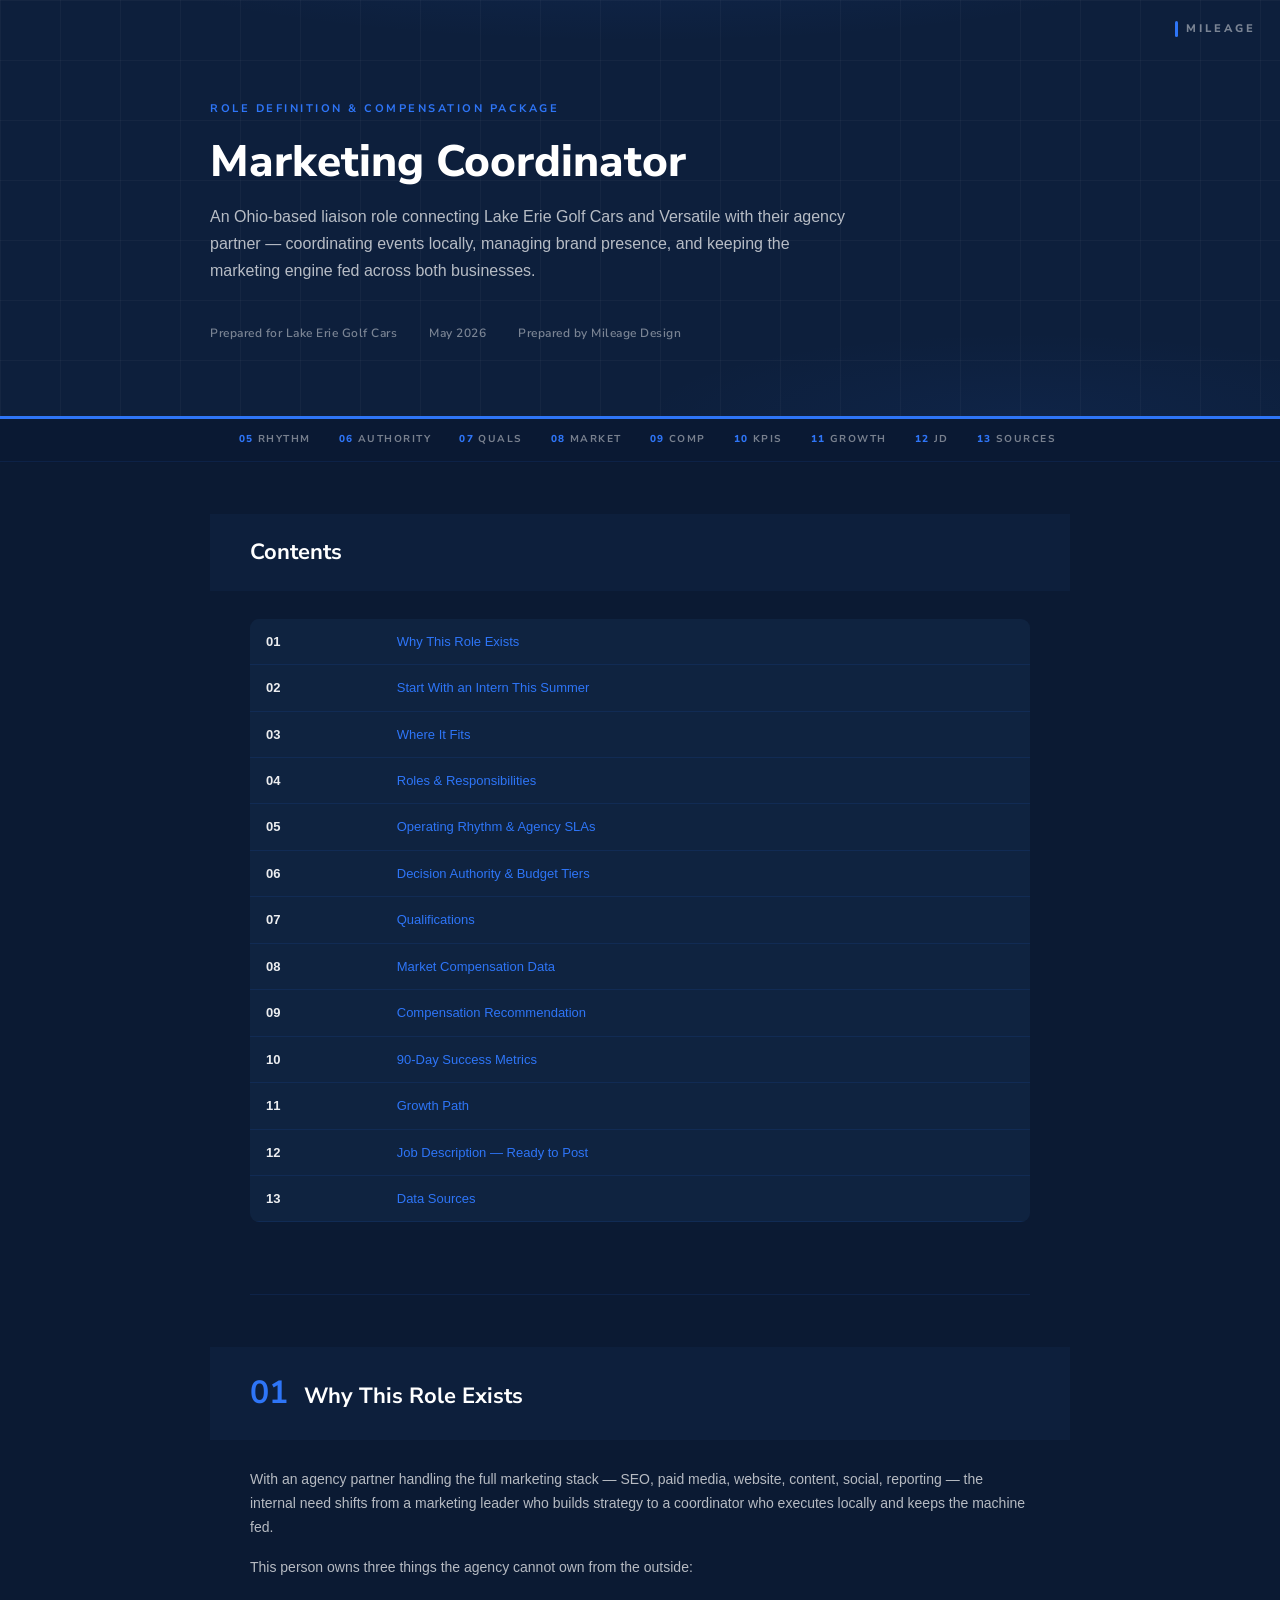
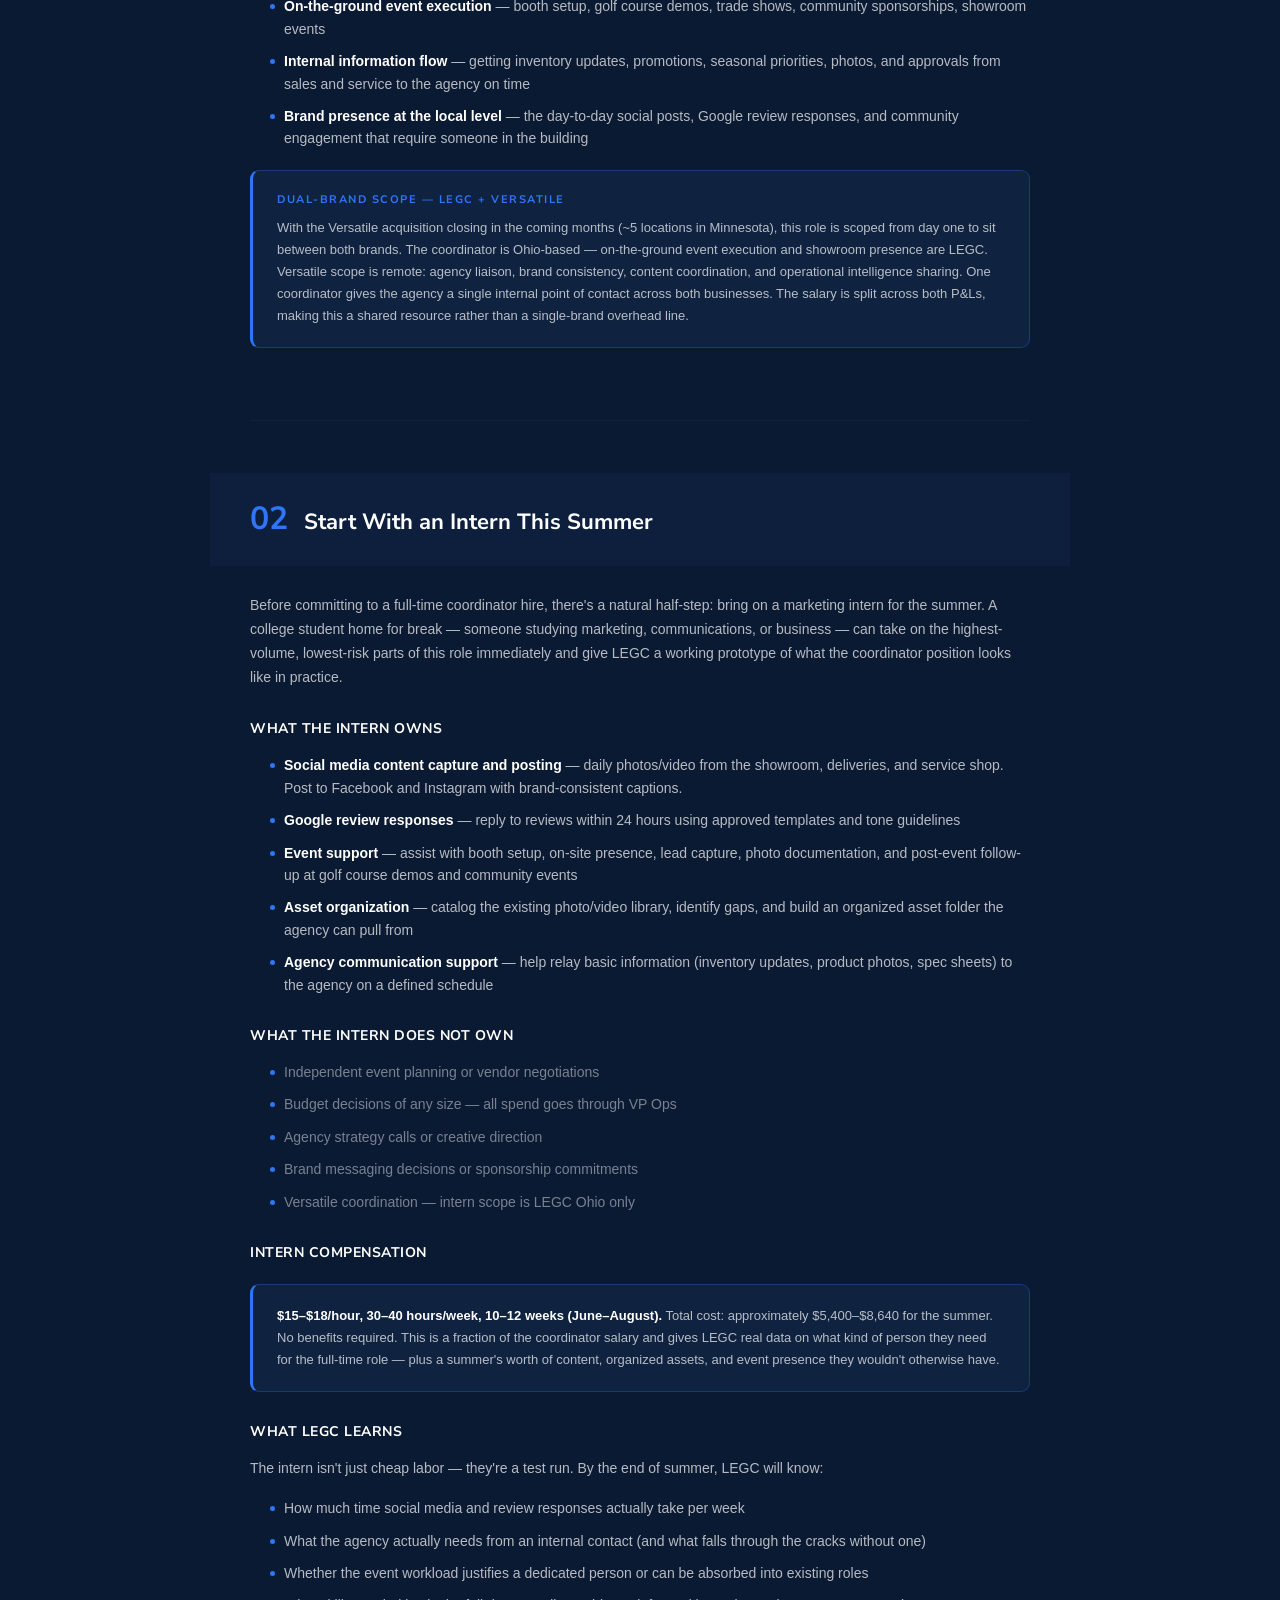
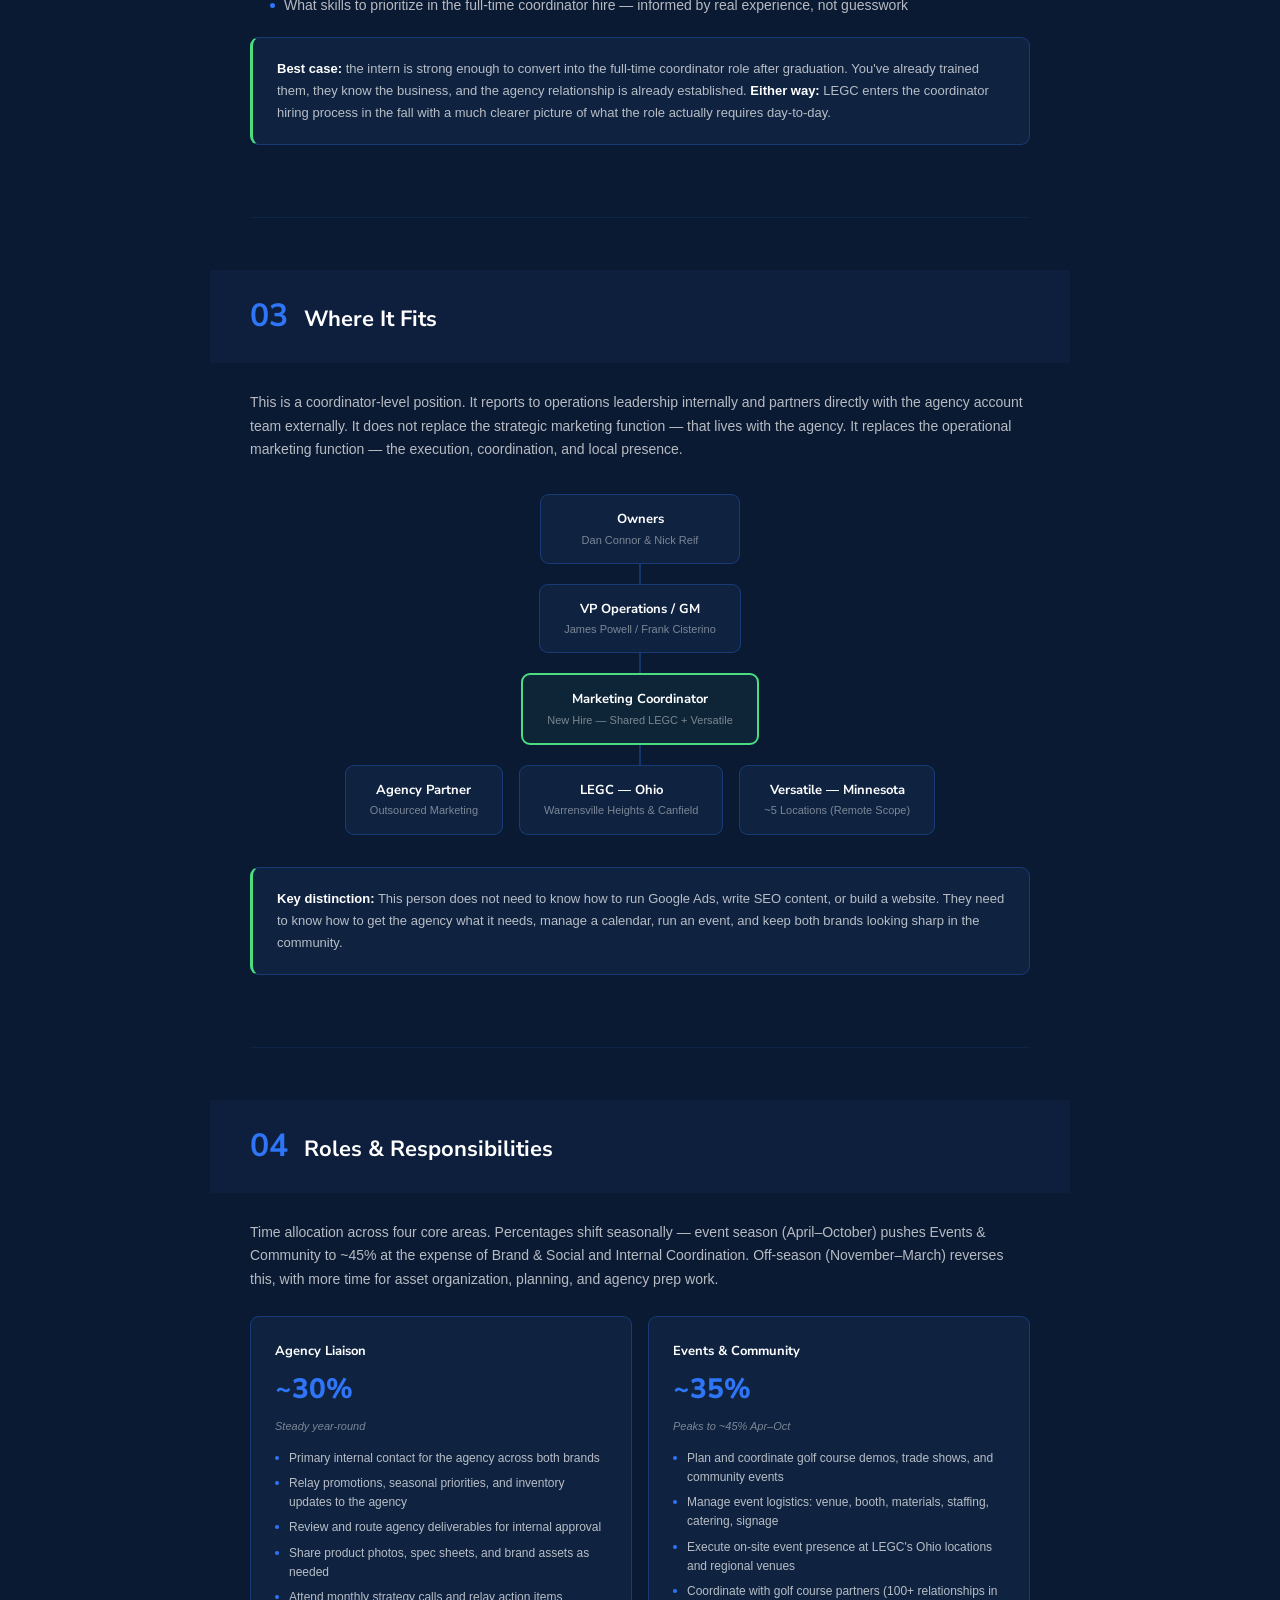
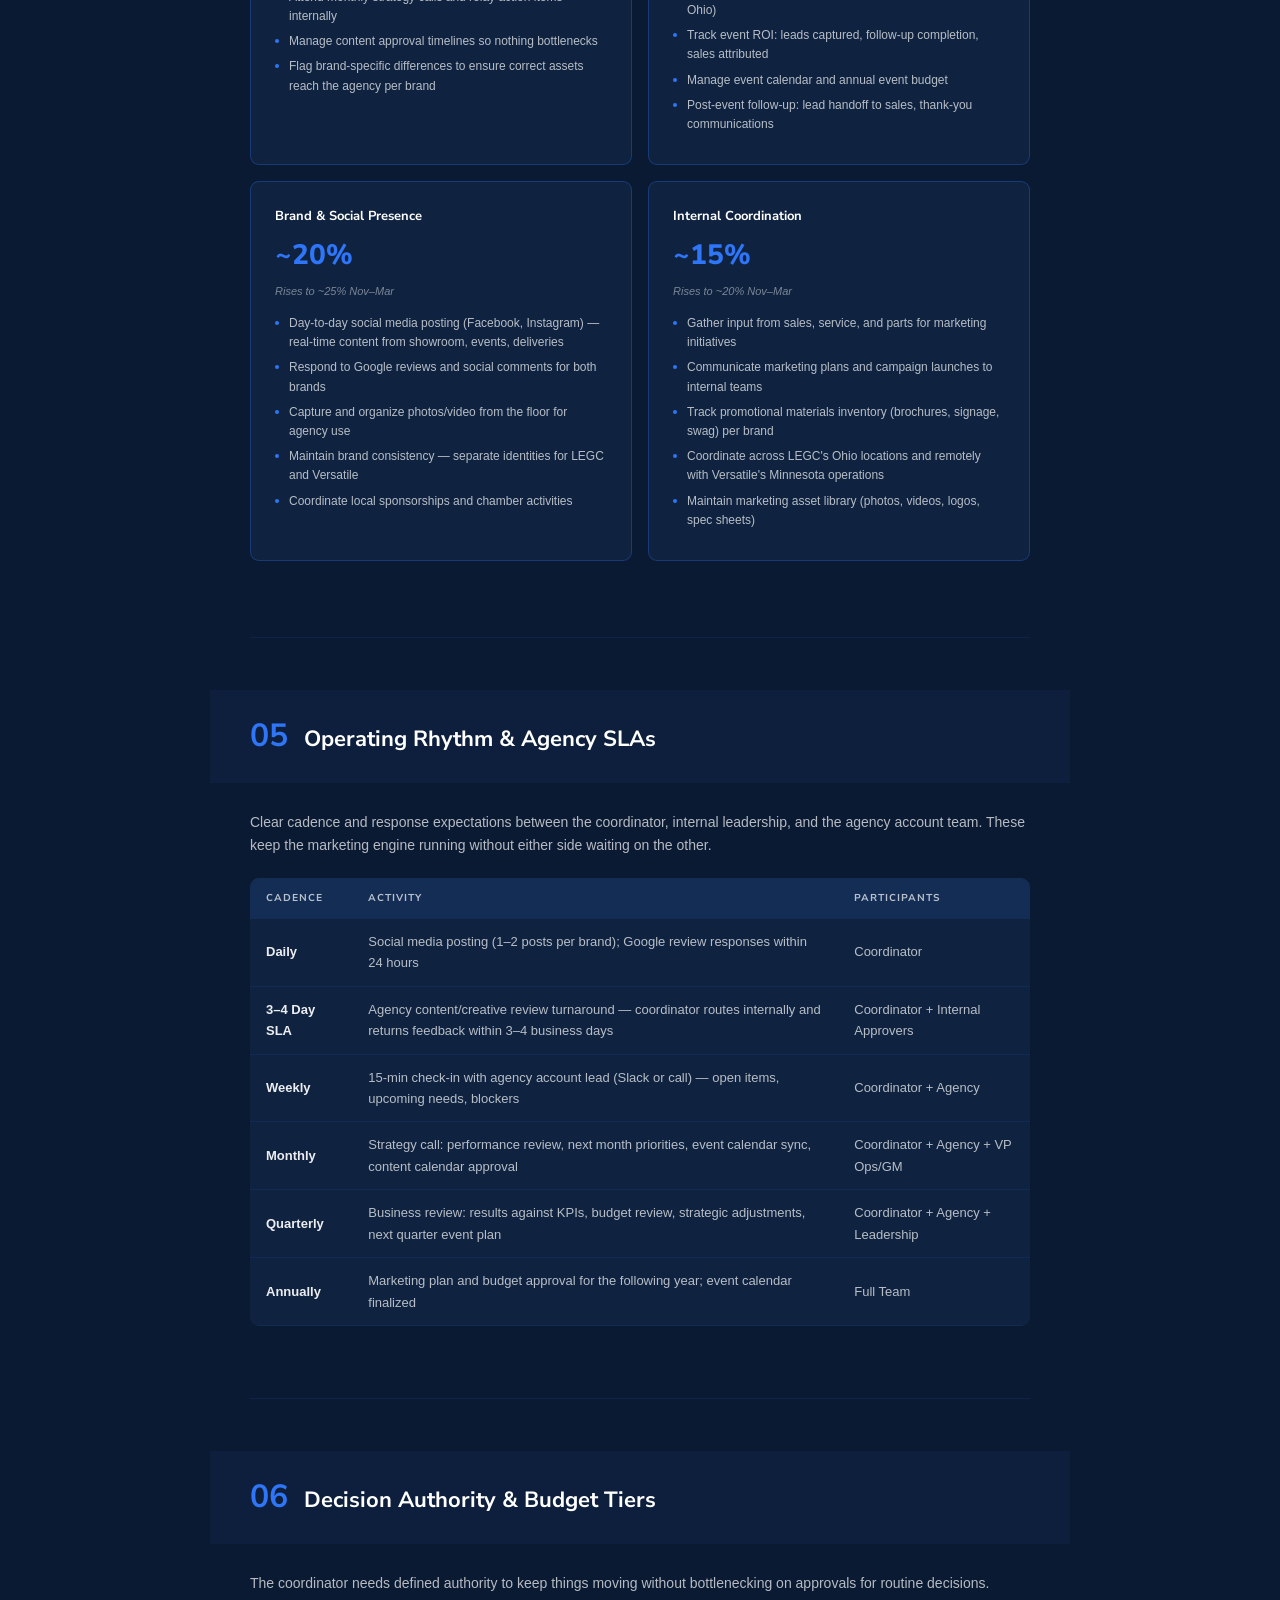
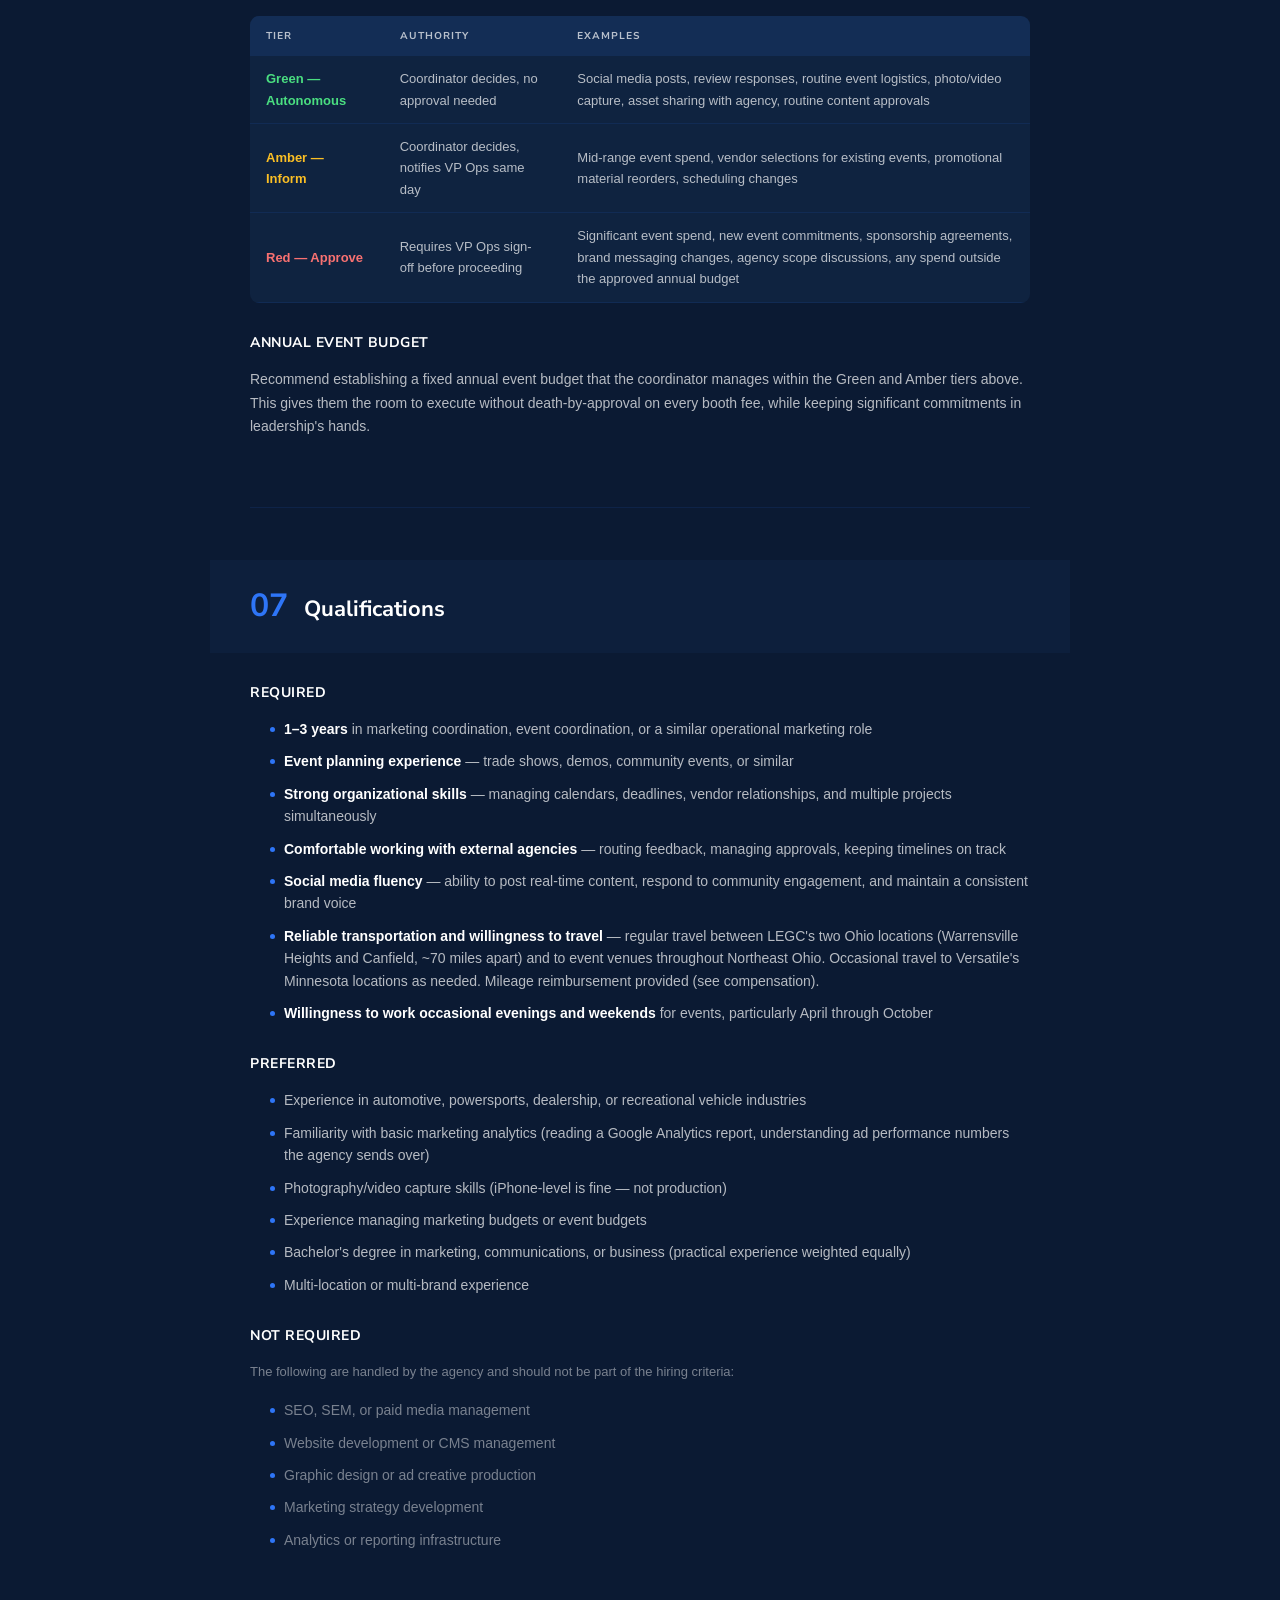
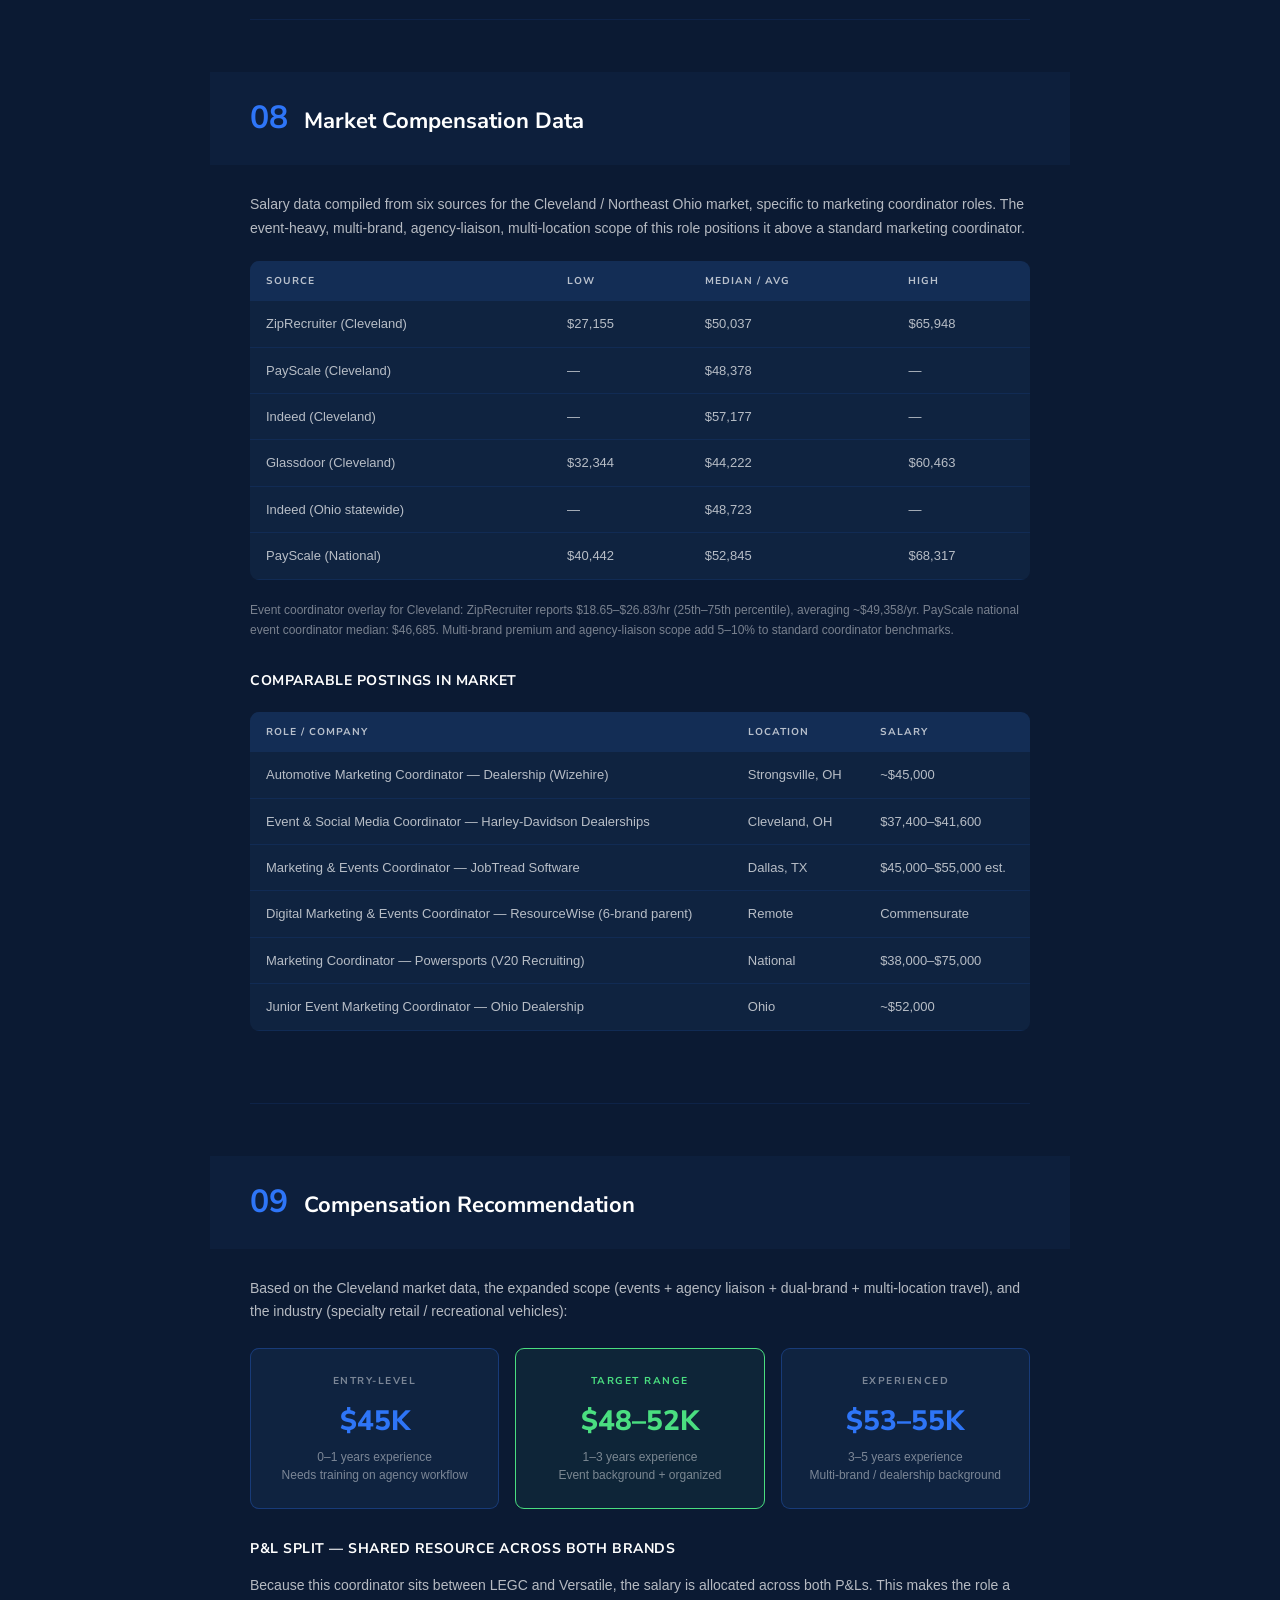
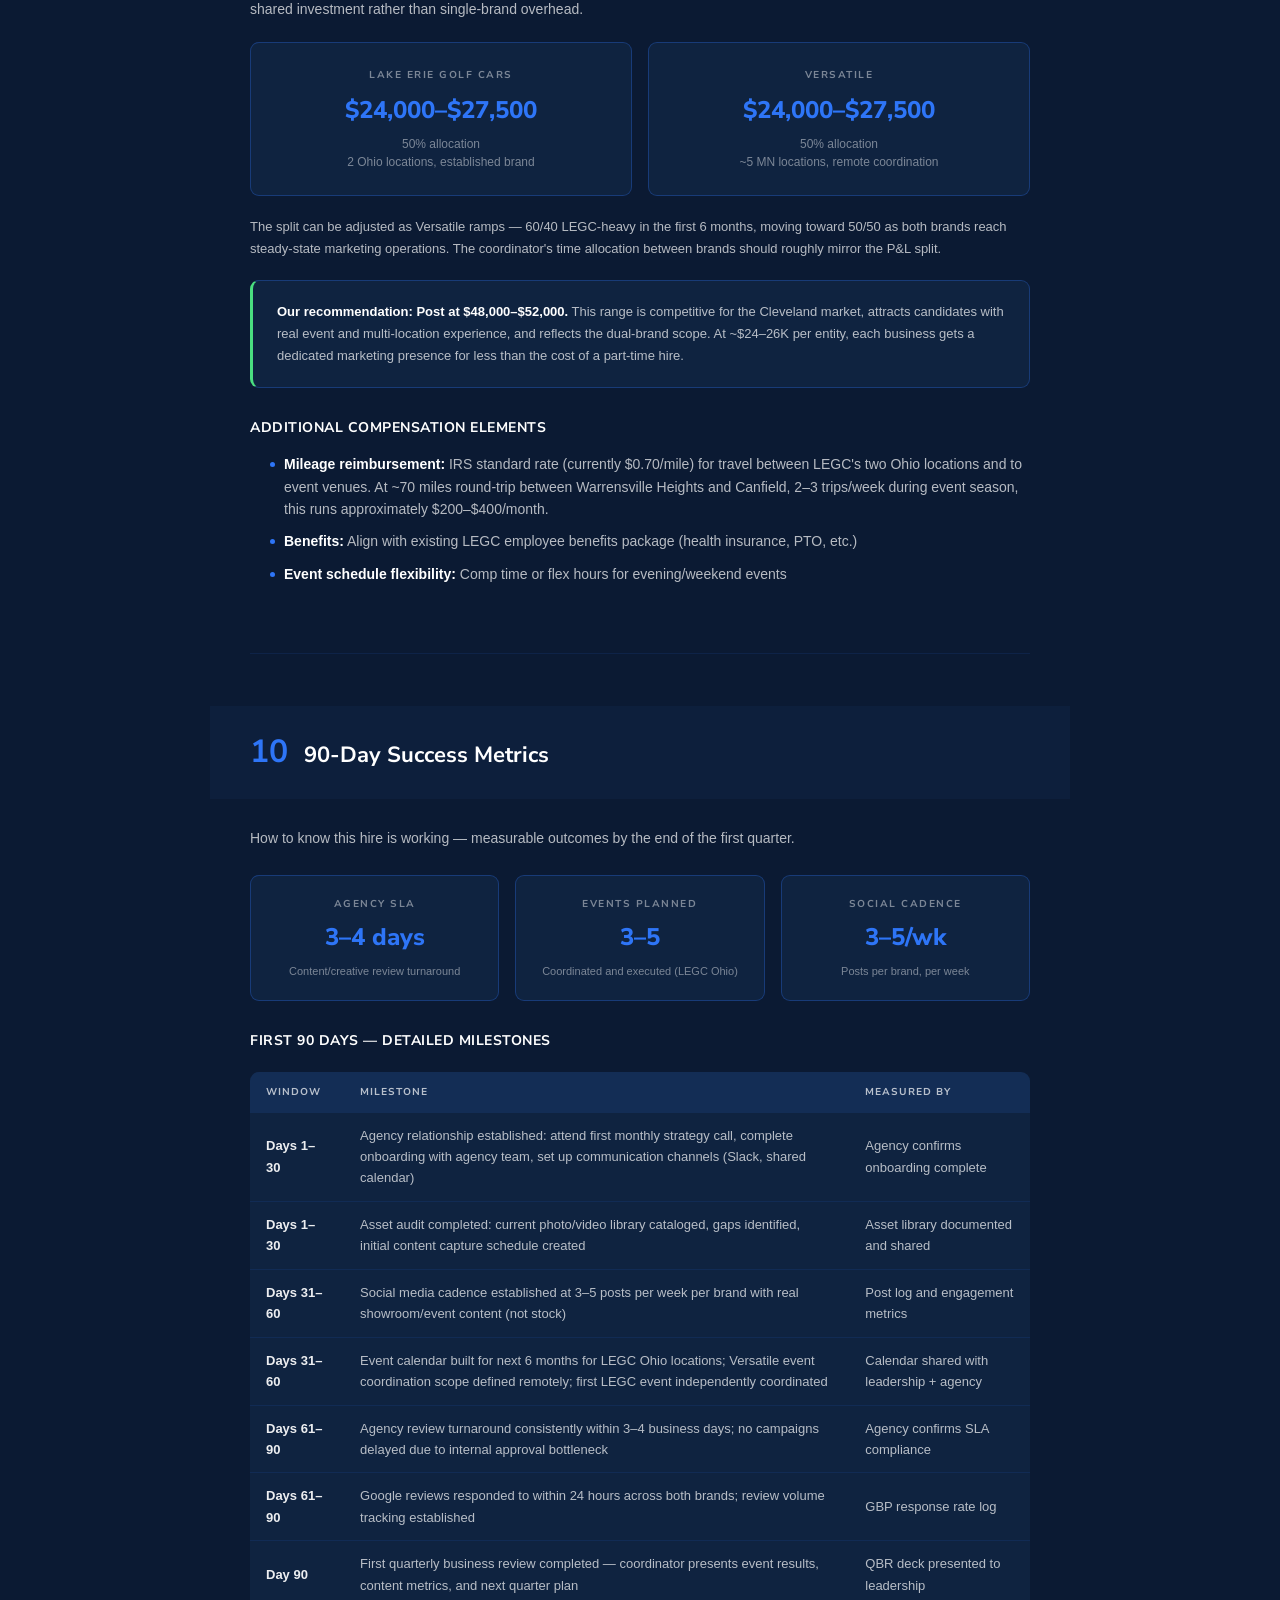
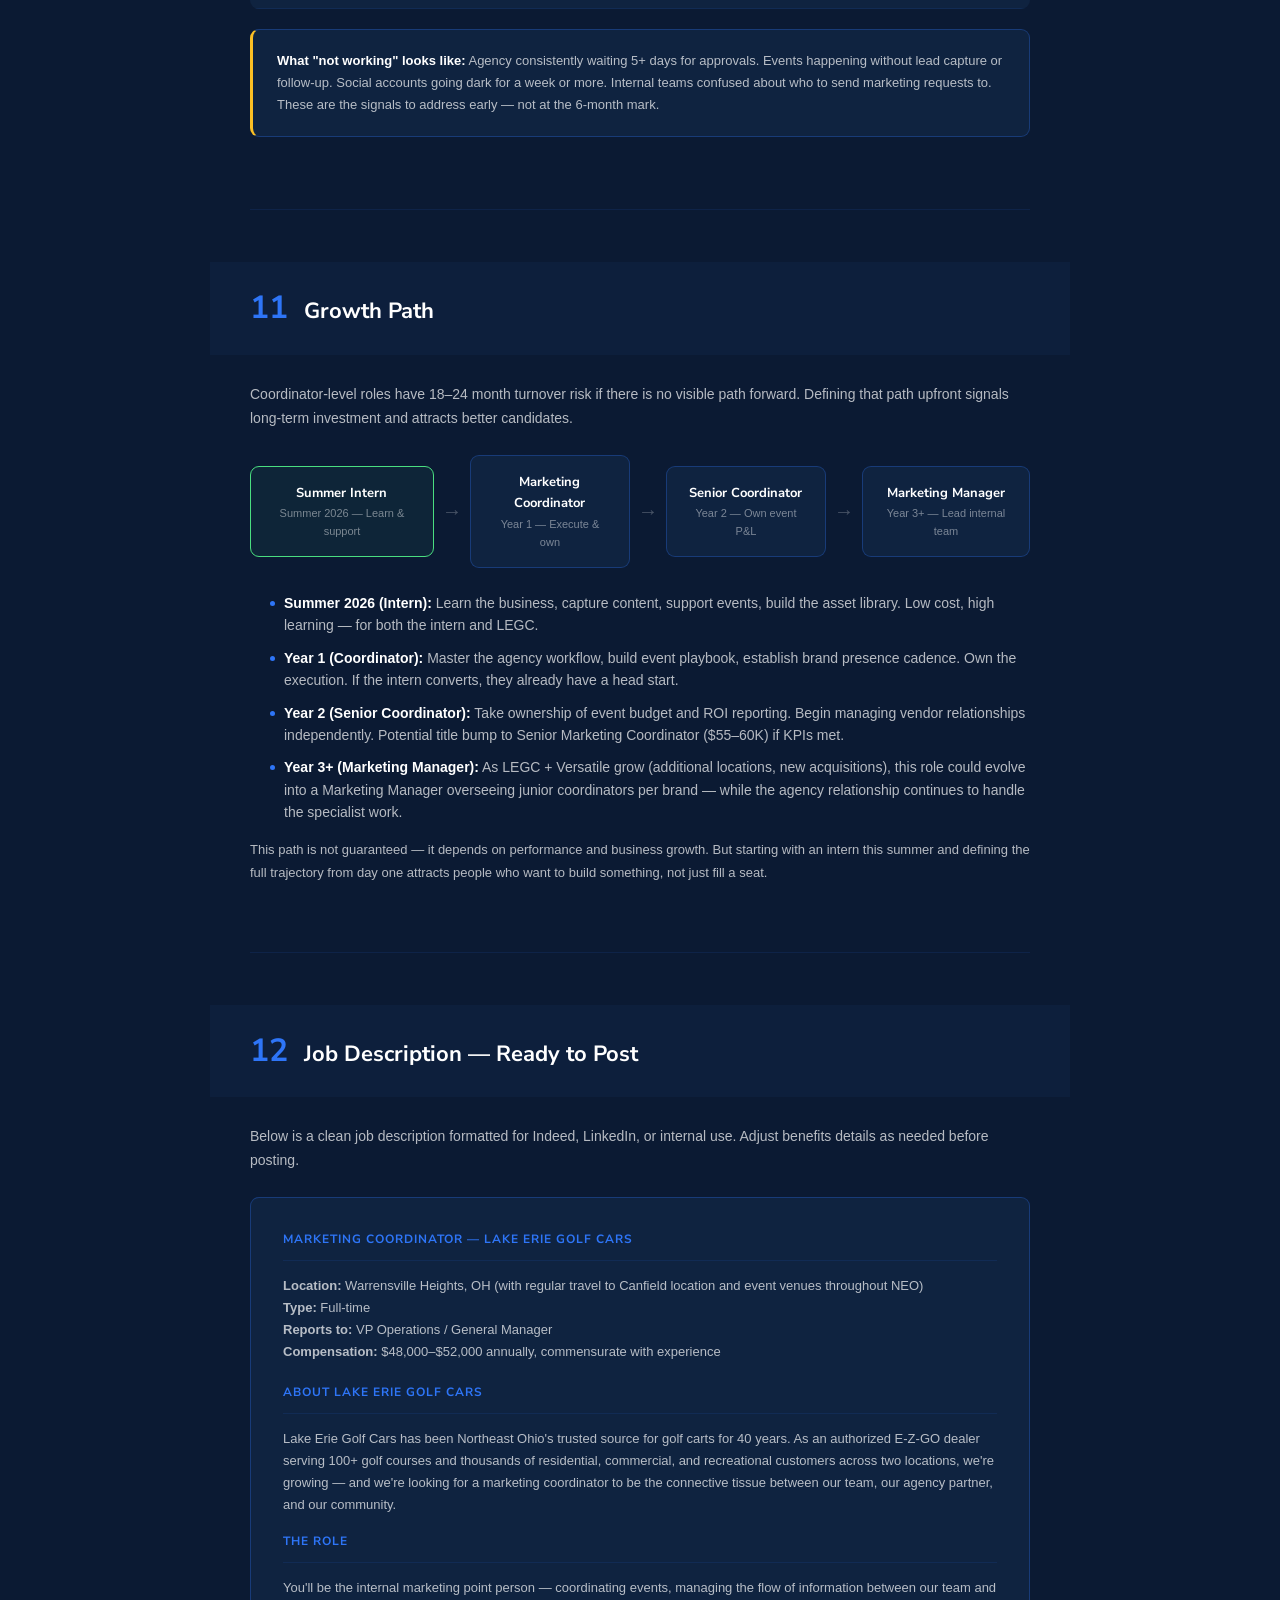
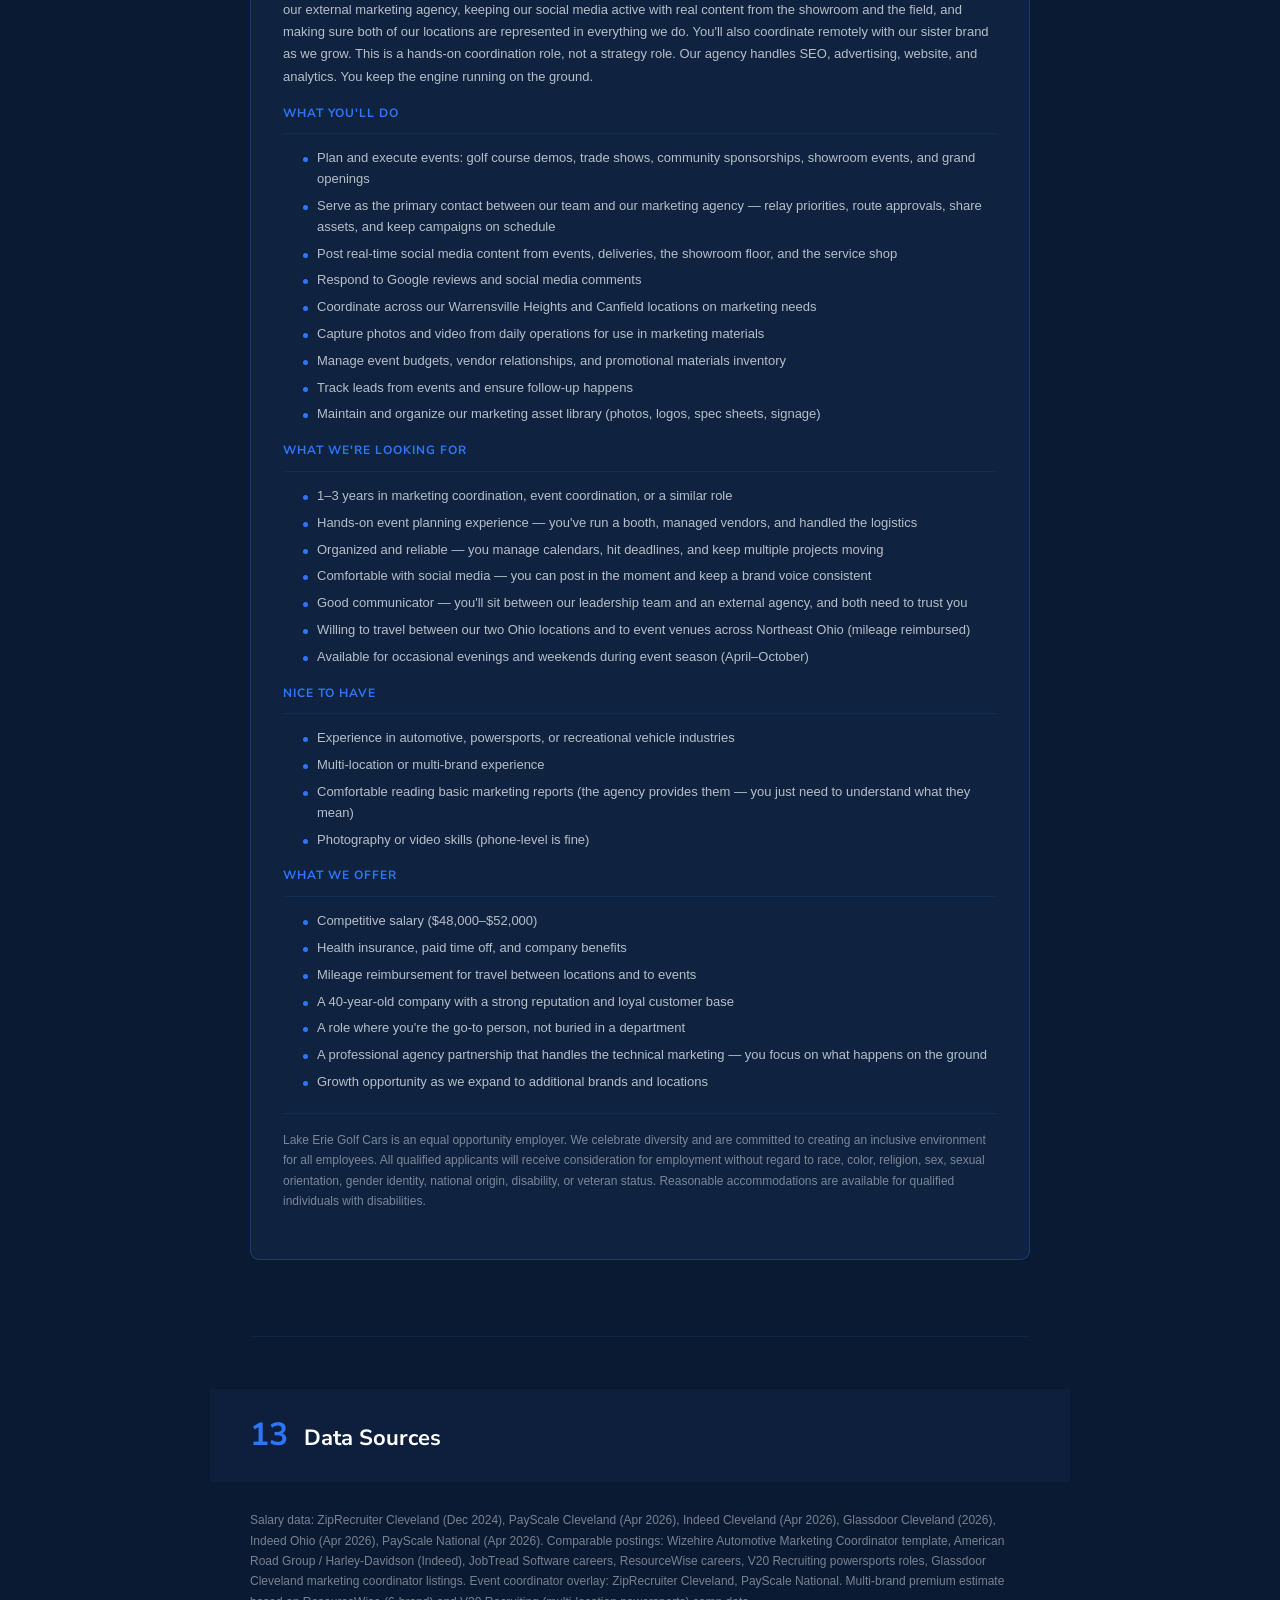
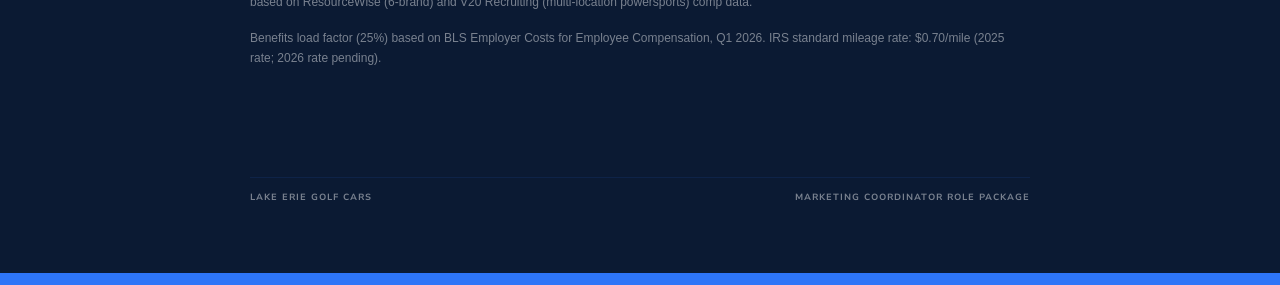
==== commit b20b2cf0: "Add sticky nav, cover grid, intern section, updated growth path Co-Authored-By: Claude Opus 4.6 <nor" ====
--- a/index.html
+++ b/index.html
@@ -63,7 +63,7 @@
     display: flex;
     align-items: center;
     gap: 8px;
-    z-index: 100;
+    z-index: 200;
   }
   .brand-mark-text {
     font-family: var(--font-display);
@@ -85,6 +85,25 @@
     background: var(--dark-surface);
     padding: 100px 40px 72px;
     border-bottom: 3px solid var(--color-blue);
+    position: relative;
+    overflow: hidden;
+  }
+  .cover-grid {
+    position: absolute;
+    inset: 0;
+    background-image:
+      linear-gradient(rgba(255,255,255,0.03) 1px, transparent 1px),
+      linear-gradient(90deg, rgba(255,255,255,0.03) 1px, transparent 1px);
+    background-size: 60px 60px;
+    pointer-events: none;
+  }
+  .cover-glow {
+    position: absolute;
+    inset: 0;
+    background:
+      radial-gradient(ellipse 80% 50% at 50% -20%, rgba(46,117,247,0.12) 0%, transparent 60%),
+      radial-gradient(ellipse 60% 40% at 80% 100%, rgba(46,117,247,0.06) 0%, transparent 50%);
+    pointer-events: none;
   }
   .cover .page { padding: 0; }
   .cover-label {
@@ -121,10 +140,57 @@
     letter-spacing: 0.5px;
   }
 
+  /* Sticky nav */
+  html { scroll-behavior: smooth; }
+  .section-nav {
+    position: sticky;
+    top: 0;
+    z-index: 150;
+    background: rgba(11,26,51,0.92);
+    backdrop-filter: blur(12px);
+    -webkit-backdrop-filter: blur(12px);
+    border-bottom: 1px solid rgba(46,117,247,0.1);
+  }
+  .section-nav-inner {
+    max-width: 860px;
+    margin: 0 auto;
+    display: flex;
+    overflow-x: auto;
+    -webkit-overflow-scrolling: touch;
+    scrollbar-width: none;
+  }
+  .section-nav-inner::-webkit-scrollbar { display: none; }
+  .section-nav a {
+    display: flex;
+    align-items: center;
+    gap: 4px;
+    padding: 12px 14px;
+    text-decoration: none;
+    color: var(--text-muted);
+    font-family: var(--font-display);
+    font-size: 10px;
+    font-weight: 700;
+    white-space: nowrap;
+    letter-spacing: 1.5px;
+    text-transform: uppercase;
+    border-bottom: 2px solid transparent;
+    transition: color 0.2s, border-color 0.2s;
+  }
+  .section-nav a:hover { color: var(--text-primary); }
+  .section-nav a.active {
+    color: var(--color-blue);
+    border-bottom-color: var(--color-blue);
+  }
+  .section-nav a .nav-num {
+    color: var(--color-blue);
+    font-weight: 800;
+  }
+
   /* Sections */
   section {
     padding: 52px 0;
     border-bottom: 1px solid rgba(46,117,247,0.1);
+    scroll-margin-top: 48px;
   }
   section:last-child { border-bottom: none; }
 
@@ -555,7 +621,9 @@
 
 <!-- Cover -->
 <div class="cover">
-  <div class="page">
+  <div class="cover-grid"></div>
+  <div class="cover-glow"></div>
+  <div class="page" style="position:relative; z-index:1;">
     <div class="cover-label">Role Definition &amp; Compensation Package</div>
     <h1>Marketing Coordinator</h1>
     <div class="cover-sub">An Ohio-based liaison role connecting Lake Erie Golf Cars and Versatile with their agency partner — coordinating events locally, managing brand presence, and keeping the marketing engine fed across both businesses.</div>
@@ -566,6 +634,25 @@
     </div>
   </div>
 </div>
+
+<!-- Sticky section nav -->
+<nav class="section-nav" id="sectionNav">
+  <div class="section-nav-inner">
+    <a href="#s01"><span class="nav-num">01</span> Why</a>
+    <a href="#s02"><span class="nav-num">02</span> Intern</a>
+    <a href="#s03"><span class="nav-num">03</span> Org</a>
+    <a href="#s04"><span class="nav-num">04</span> Roles</a>
+    <a href="#s05"><span class="nav-num">05</span> Rhythm</a>
+    <a href="#s06"><span class="nav-num">06</span> Authority</a>
+    <a href="#s07"><span class="nav-num">07</span> Quals</a>
+    <a href="#s08"><span class="nav-num">08</span> Market</a>
+    <a href="#s09"><span class="nav-num">09</span> Comp</a>
+    <a href="#s10"><span class="nav-num">10</span> KPIs</a>
+    <a href="#s11"><span class="nav-num">11</span> Growth</a>
+    <a href="#s12"><span class="nav-num">12</span> JD</a>
+    <a href="#s13"><span class="nav-num">13</span> Sources</a>
+  </div>
+</nav>
 
 <div class="page">
 
@@ -1269,5 +1356,38 @@
 </div>
 <div class="footer-strip" style="height:12px; background:#2E75F7;"></div>
 
+<script>
+(function() {
+  const nav = document.getElementById('sectionNav');
+  const links = nav.querySelectorAll('a');
+  const sections = [];
+  links.forEach(function(a) {
+    var id = a.getAttribute('href').slice(1);
+    var el = document.getElementById(id);
+    if (el) sections.push({ id: id, el: el, link: a });
+  });
+  function update() {
+    var scrollY = window.scrollY + 80;
+    var current = '';
+    sections.forEach(function(s) {
+      if (s.el.offsetTop <= scrollY) current = s.id;
+    });
+    links.forEach(function(a) {
+      a.classList.toggle('active', a.getAttribute('href') === '#' + current);
+    });
+    // scroll active link into view in nav
+    var activeLink = nav.querySelector('a.active');
+    if (activeLink) {
+      var navInner = nav.querySelector('.section-nav-inner');
+      var linkLeft = activeLink.offsetLeft - navInner.offsetLeft;
+      var linkCenter = linkLeft + activeLink.offsetWidth / 2;
+      var navCenter = navInner.clientWidth / 2;
+      navInner.scrollTo({ left: linkCenter - navCenter, behavior: 'smooth' });
+    }
+  }
+  window.addEventListener('scroll', update, { passive: true });
+  update();
+})();
+</script>
 </body>
 </html>
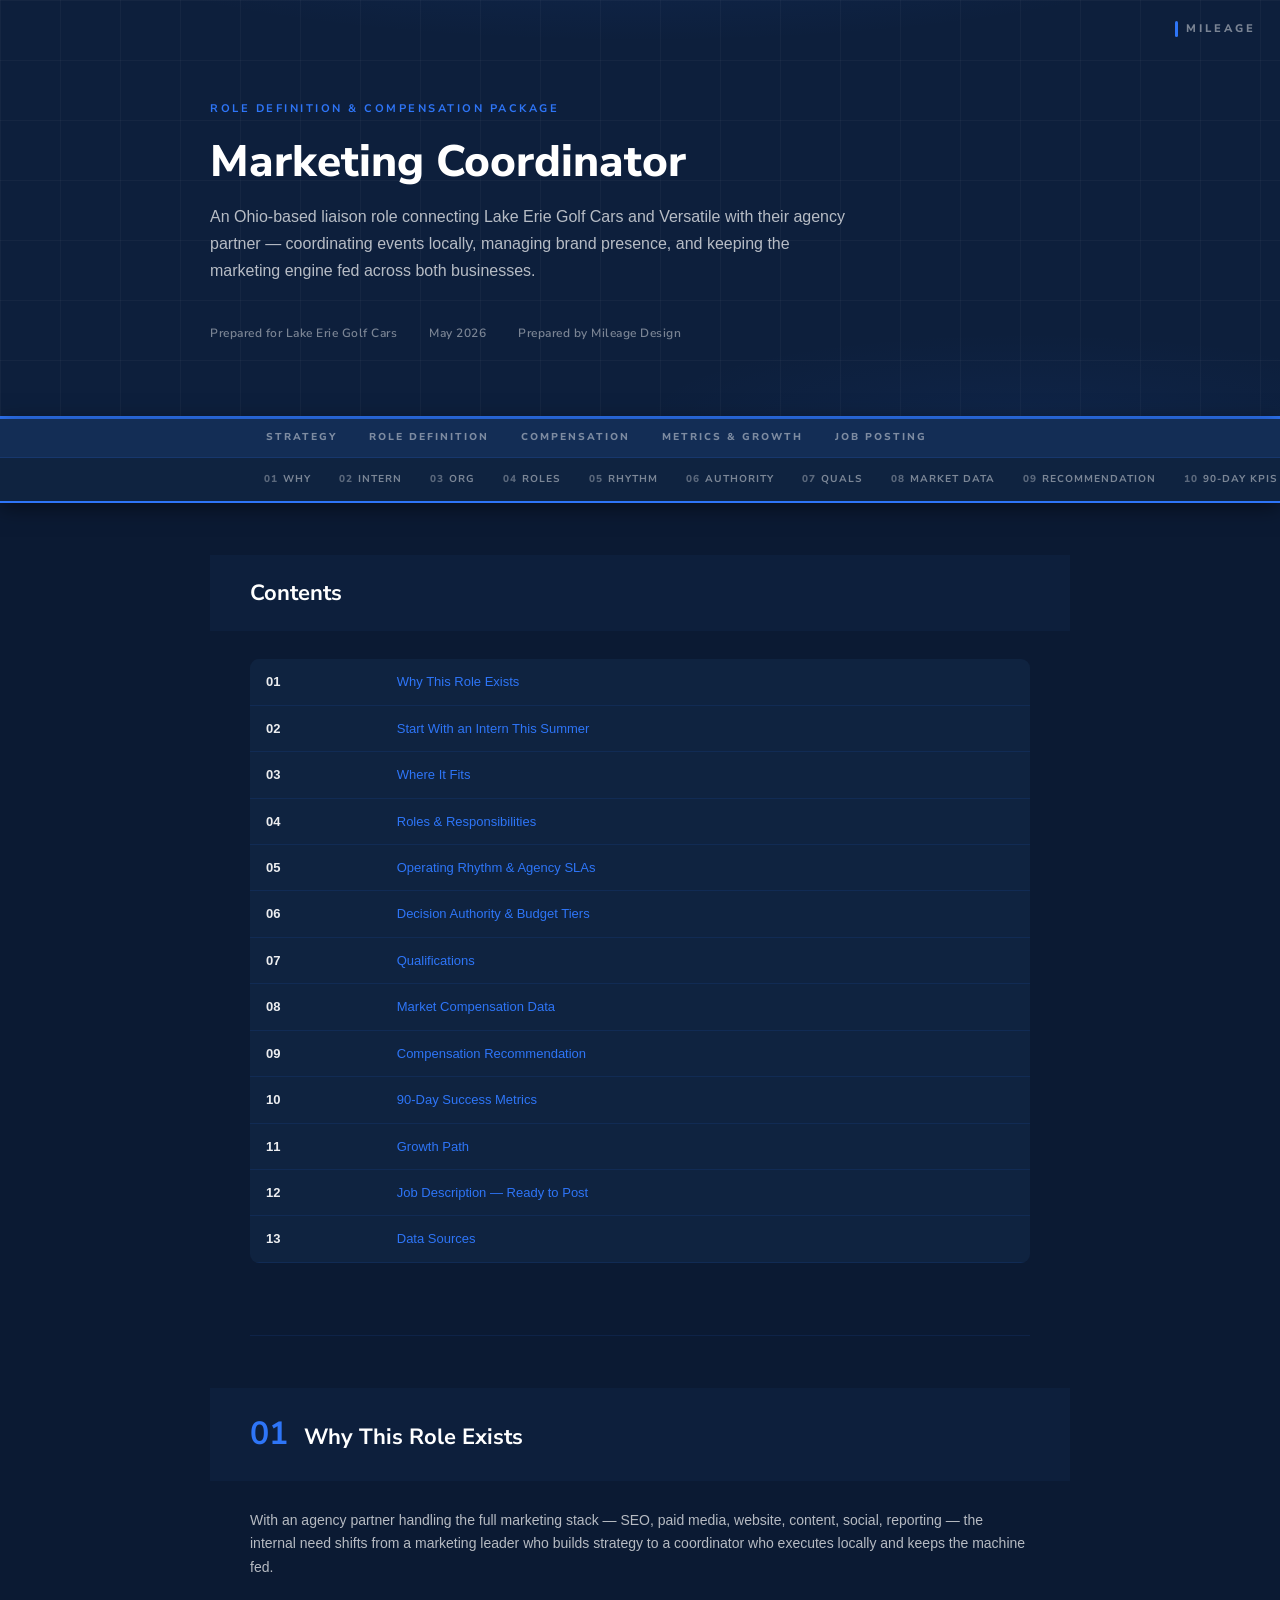
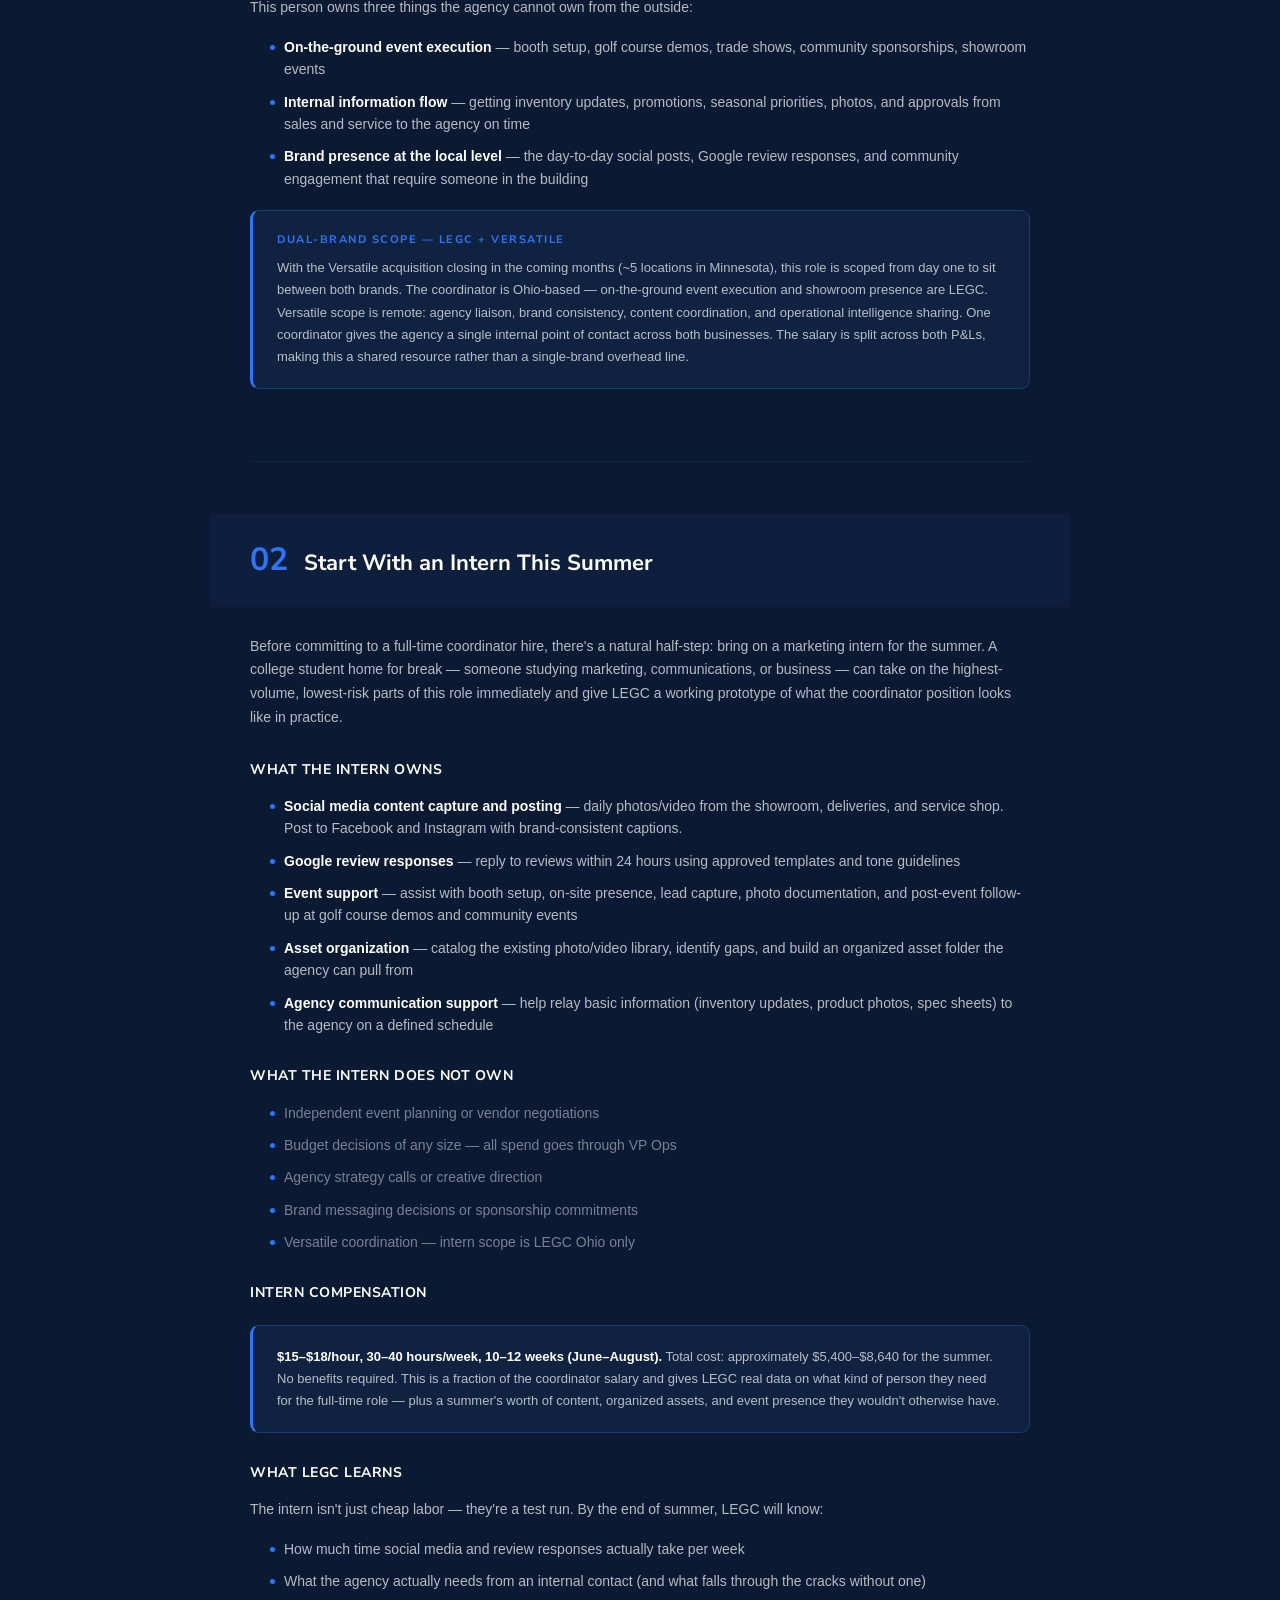
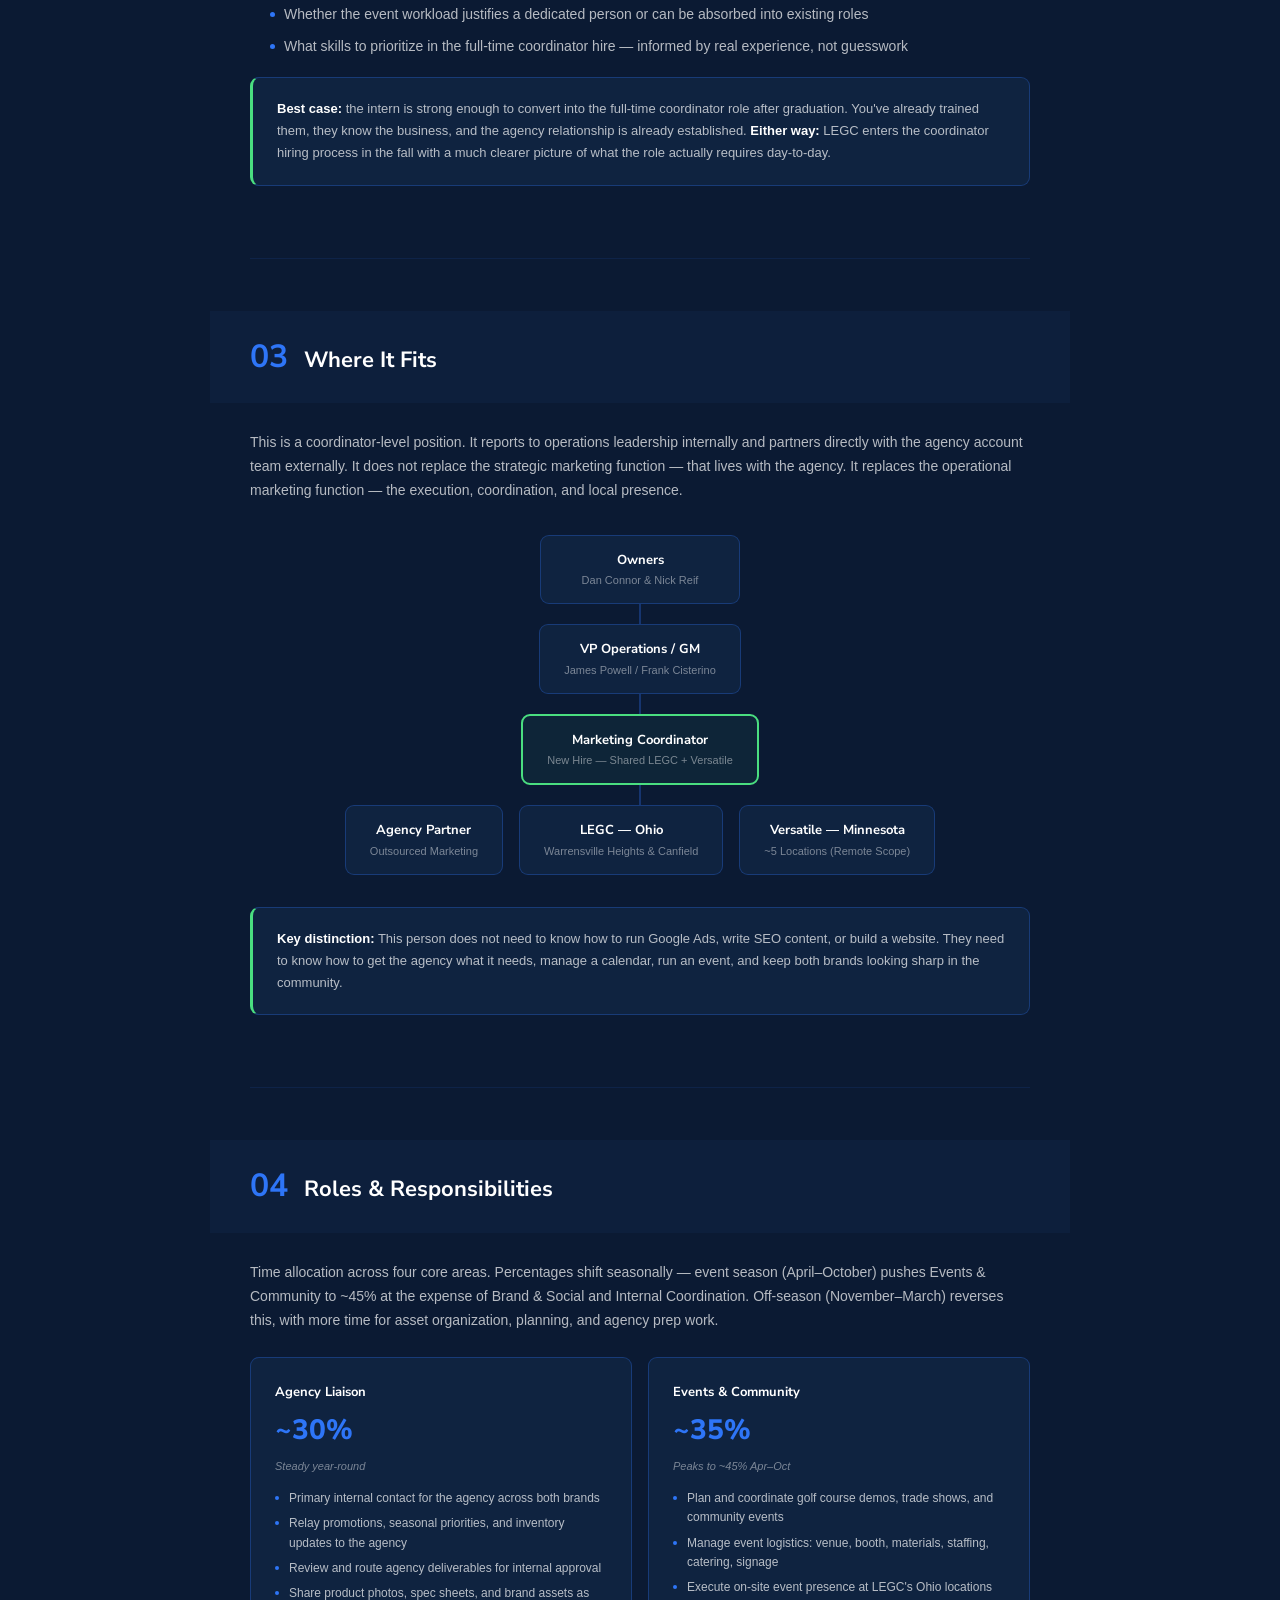
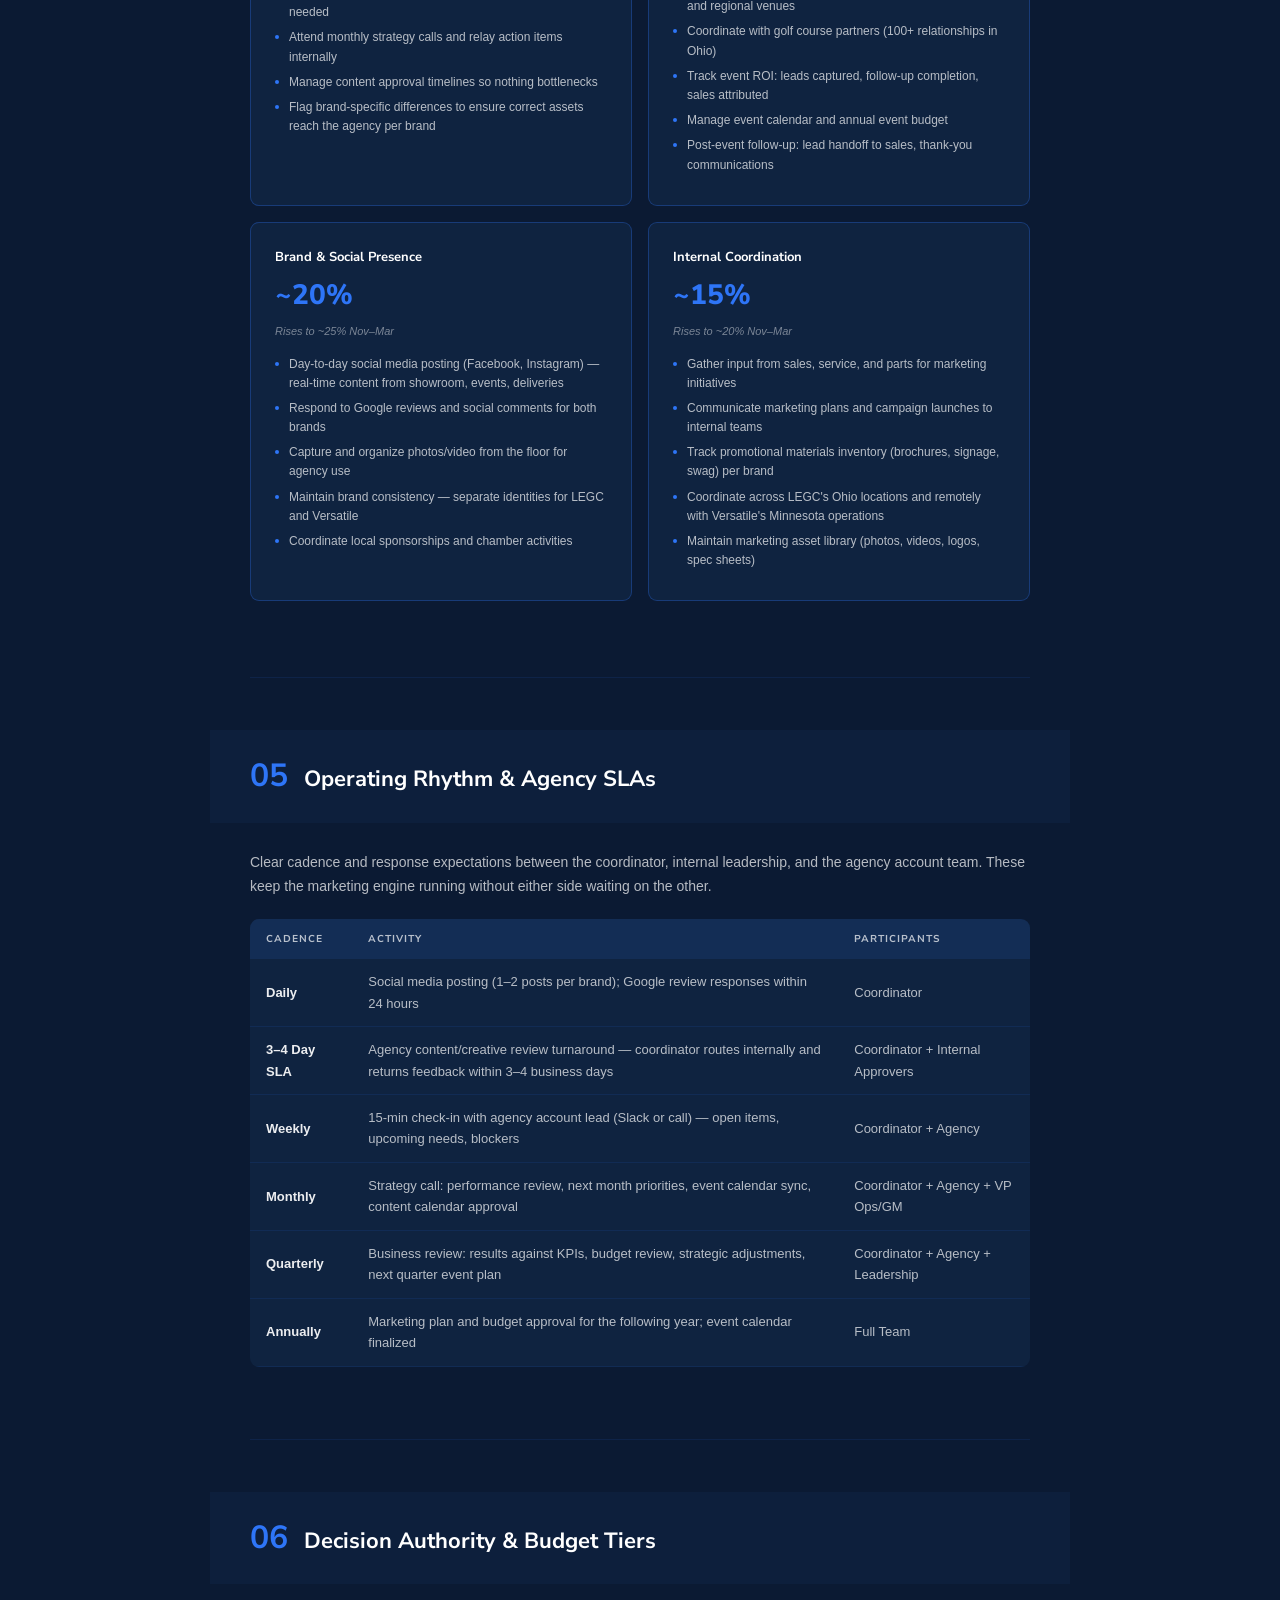
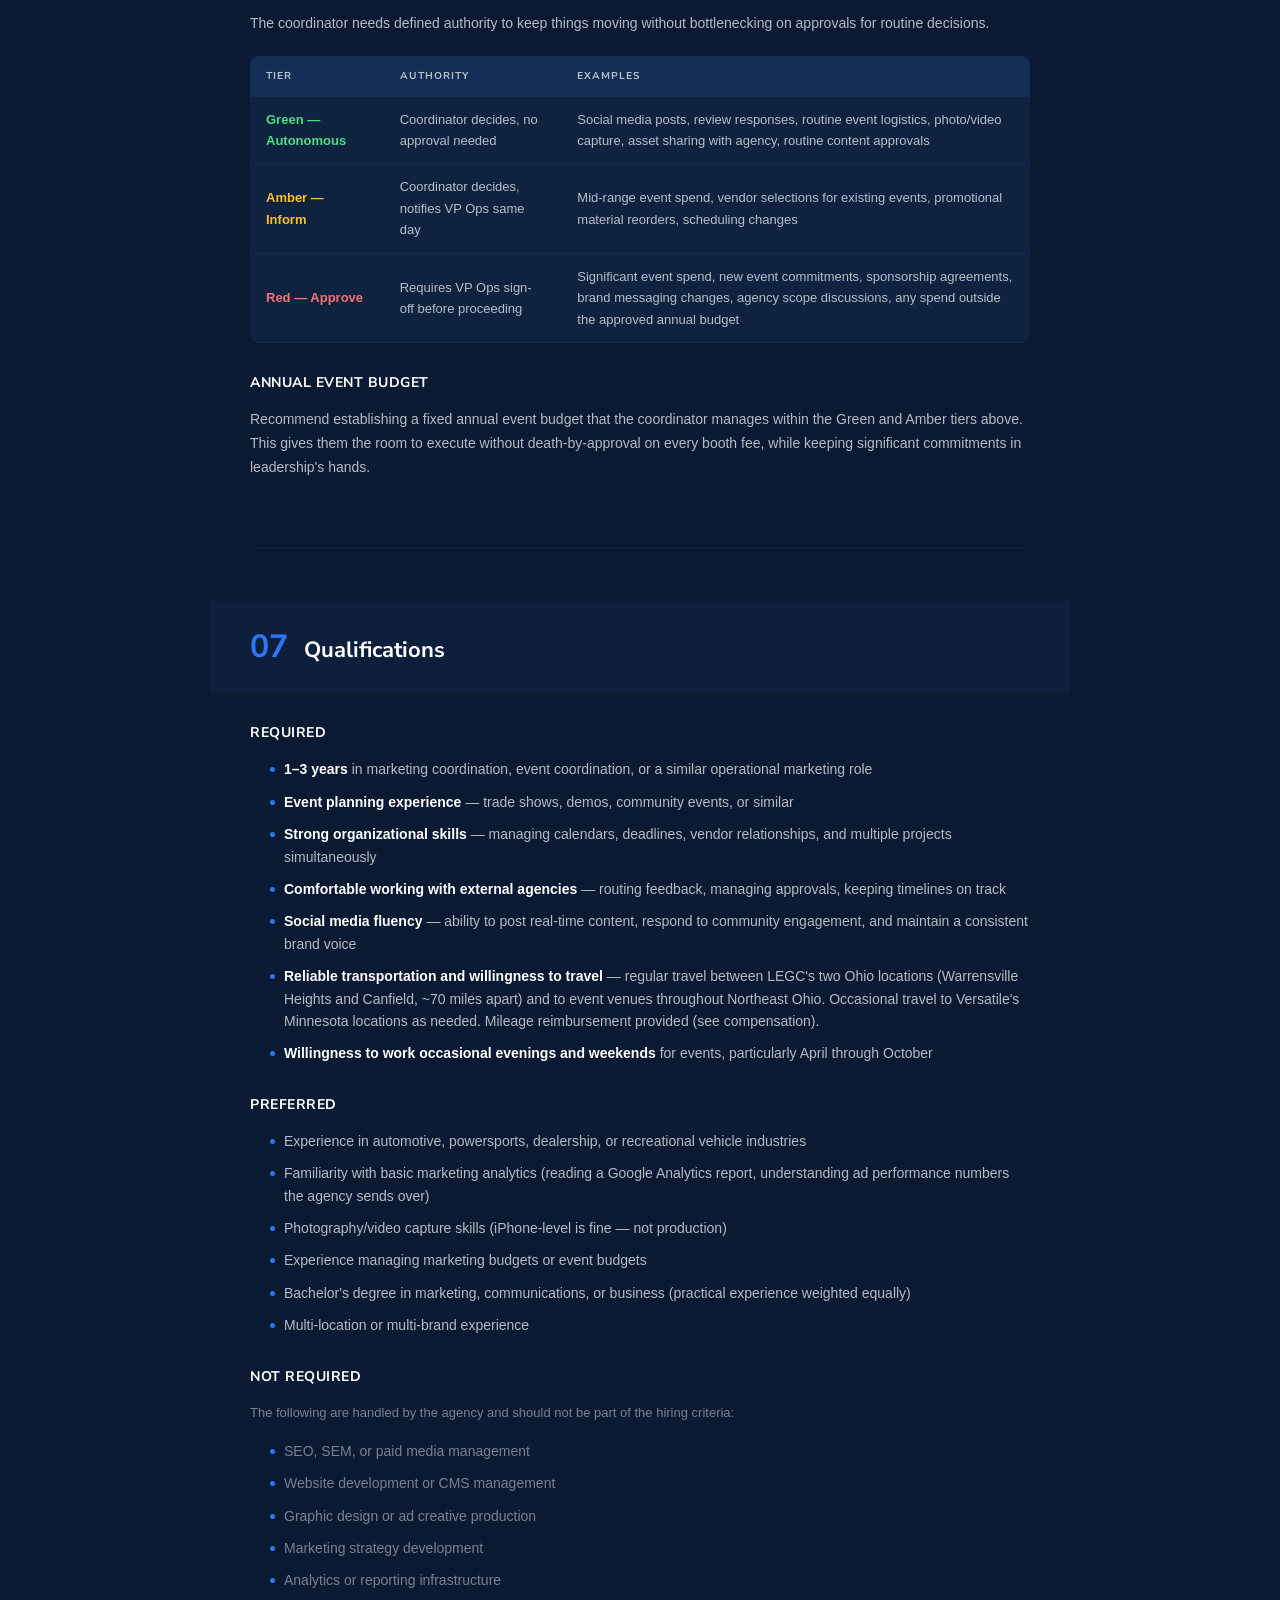
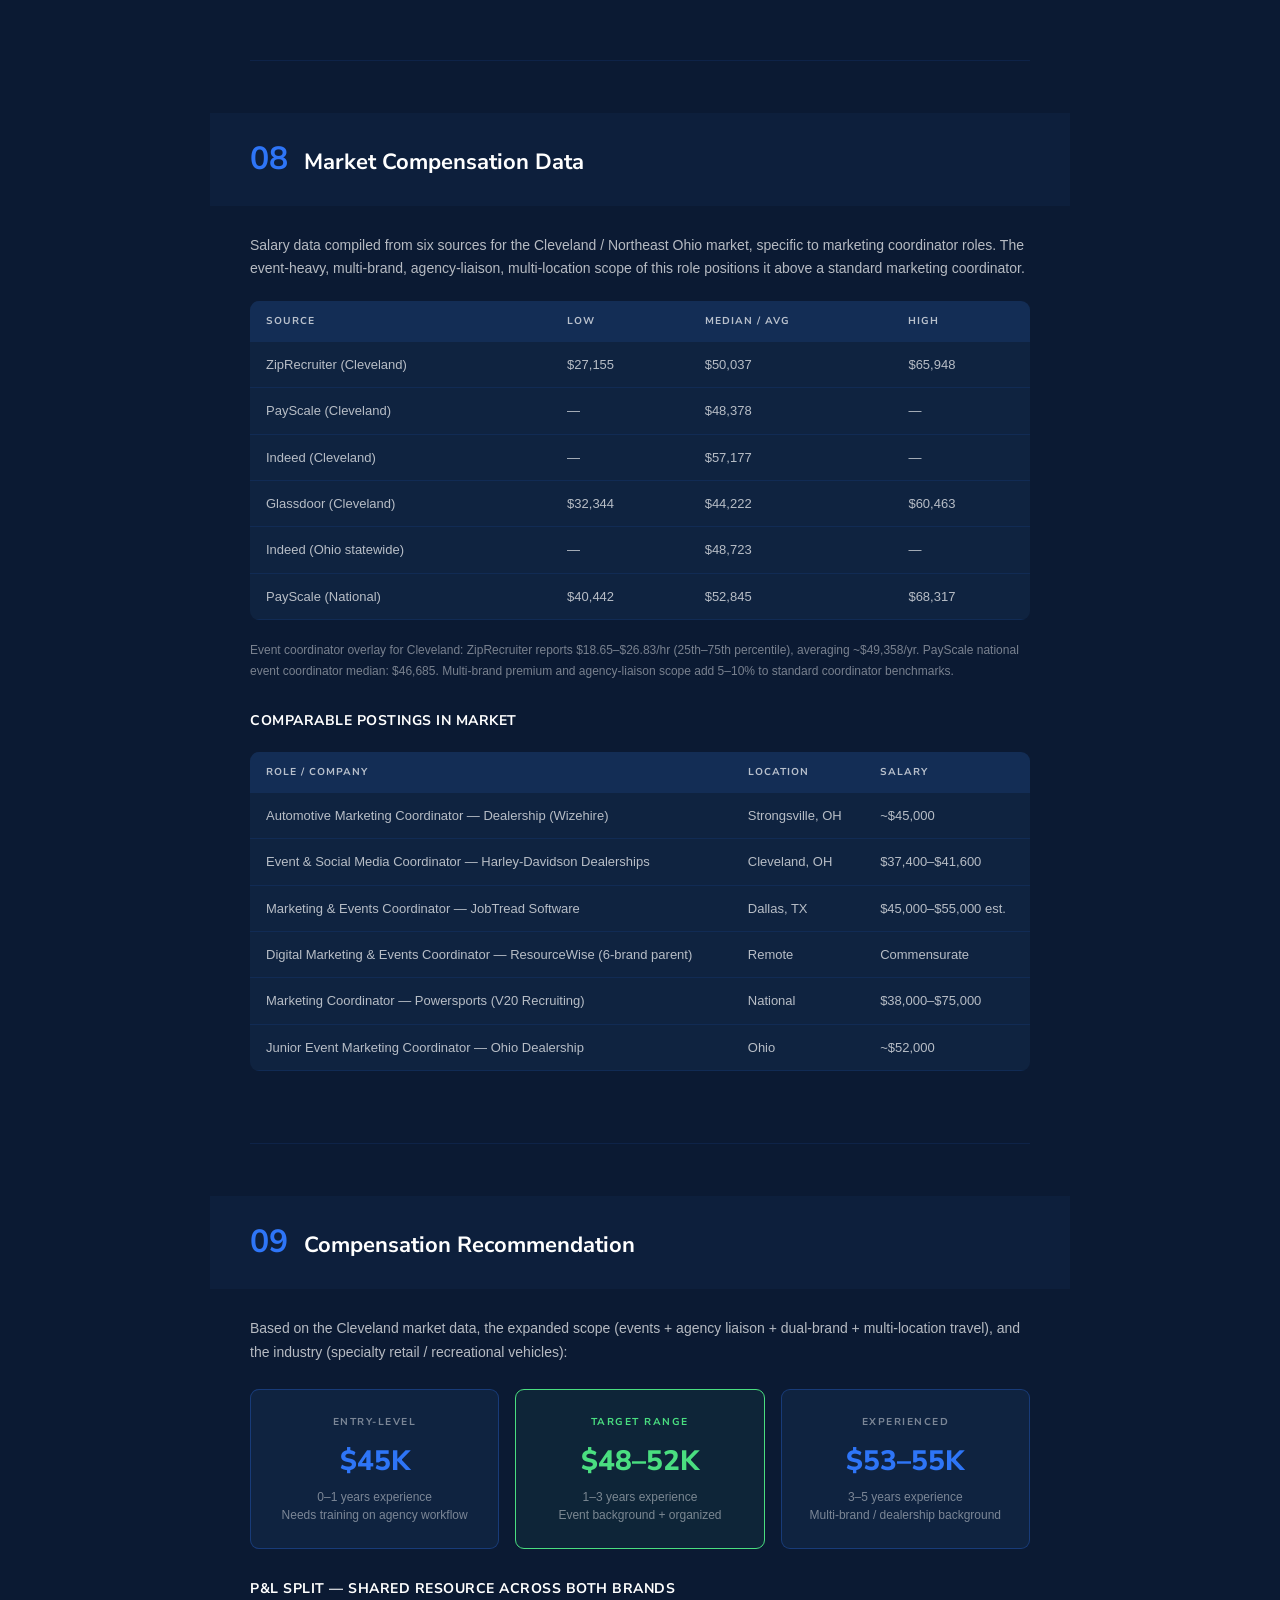
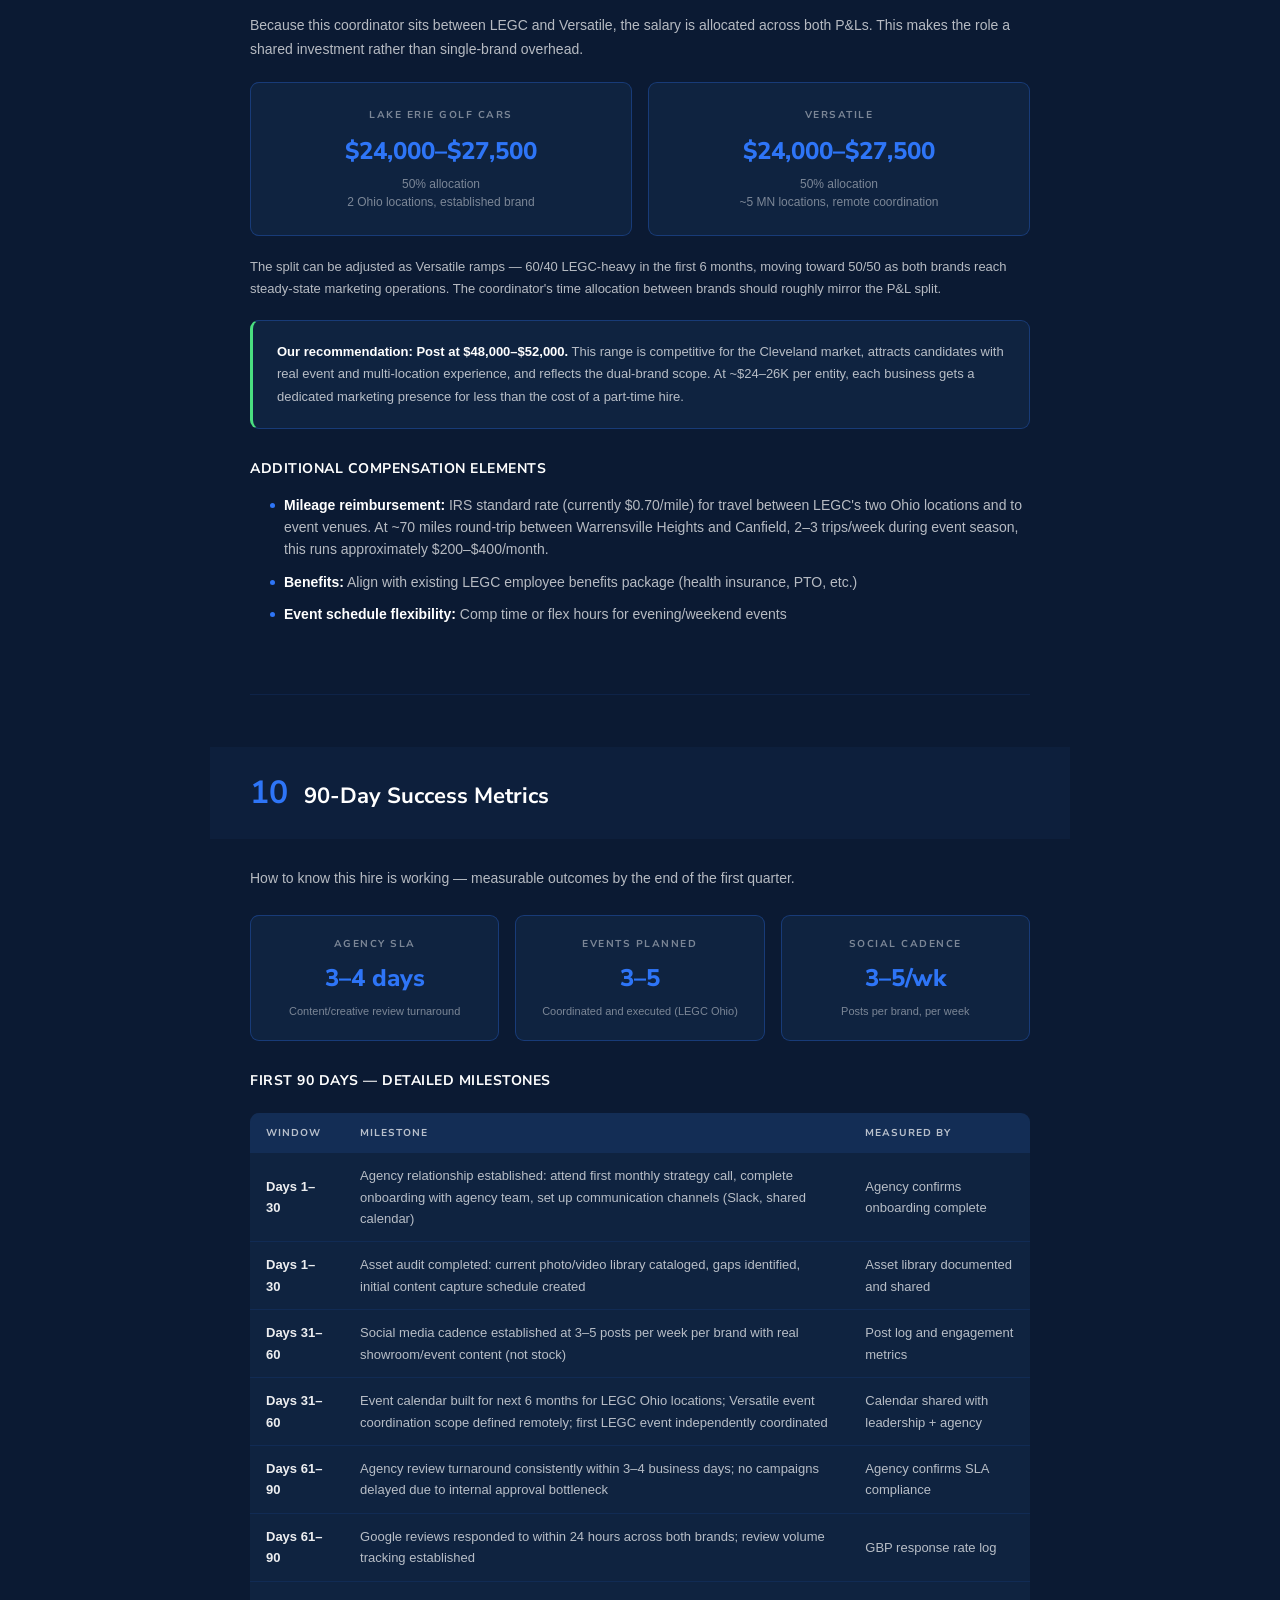
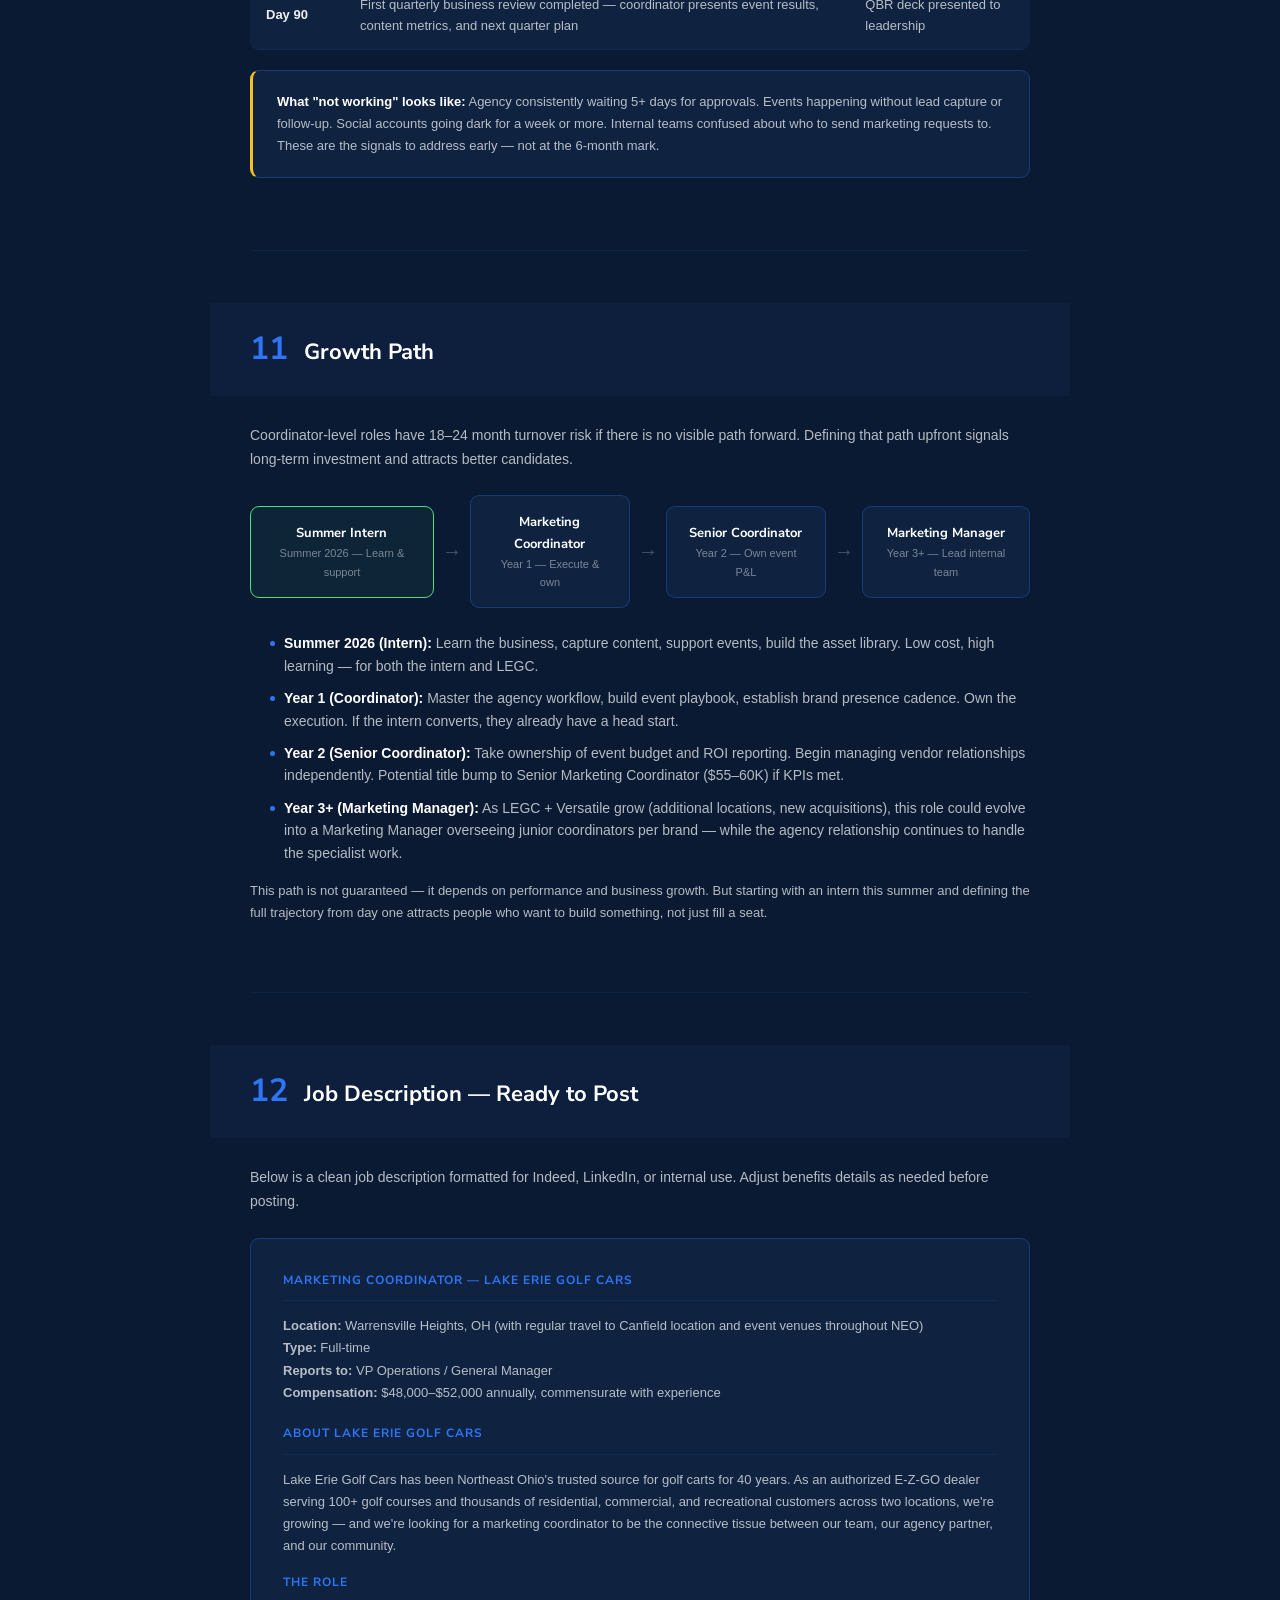
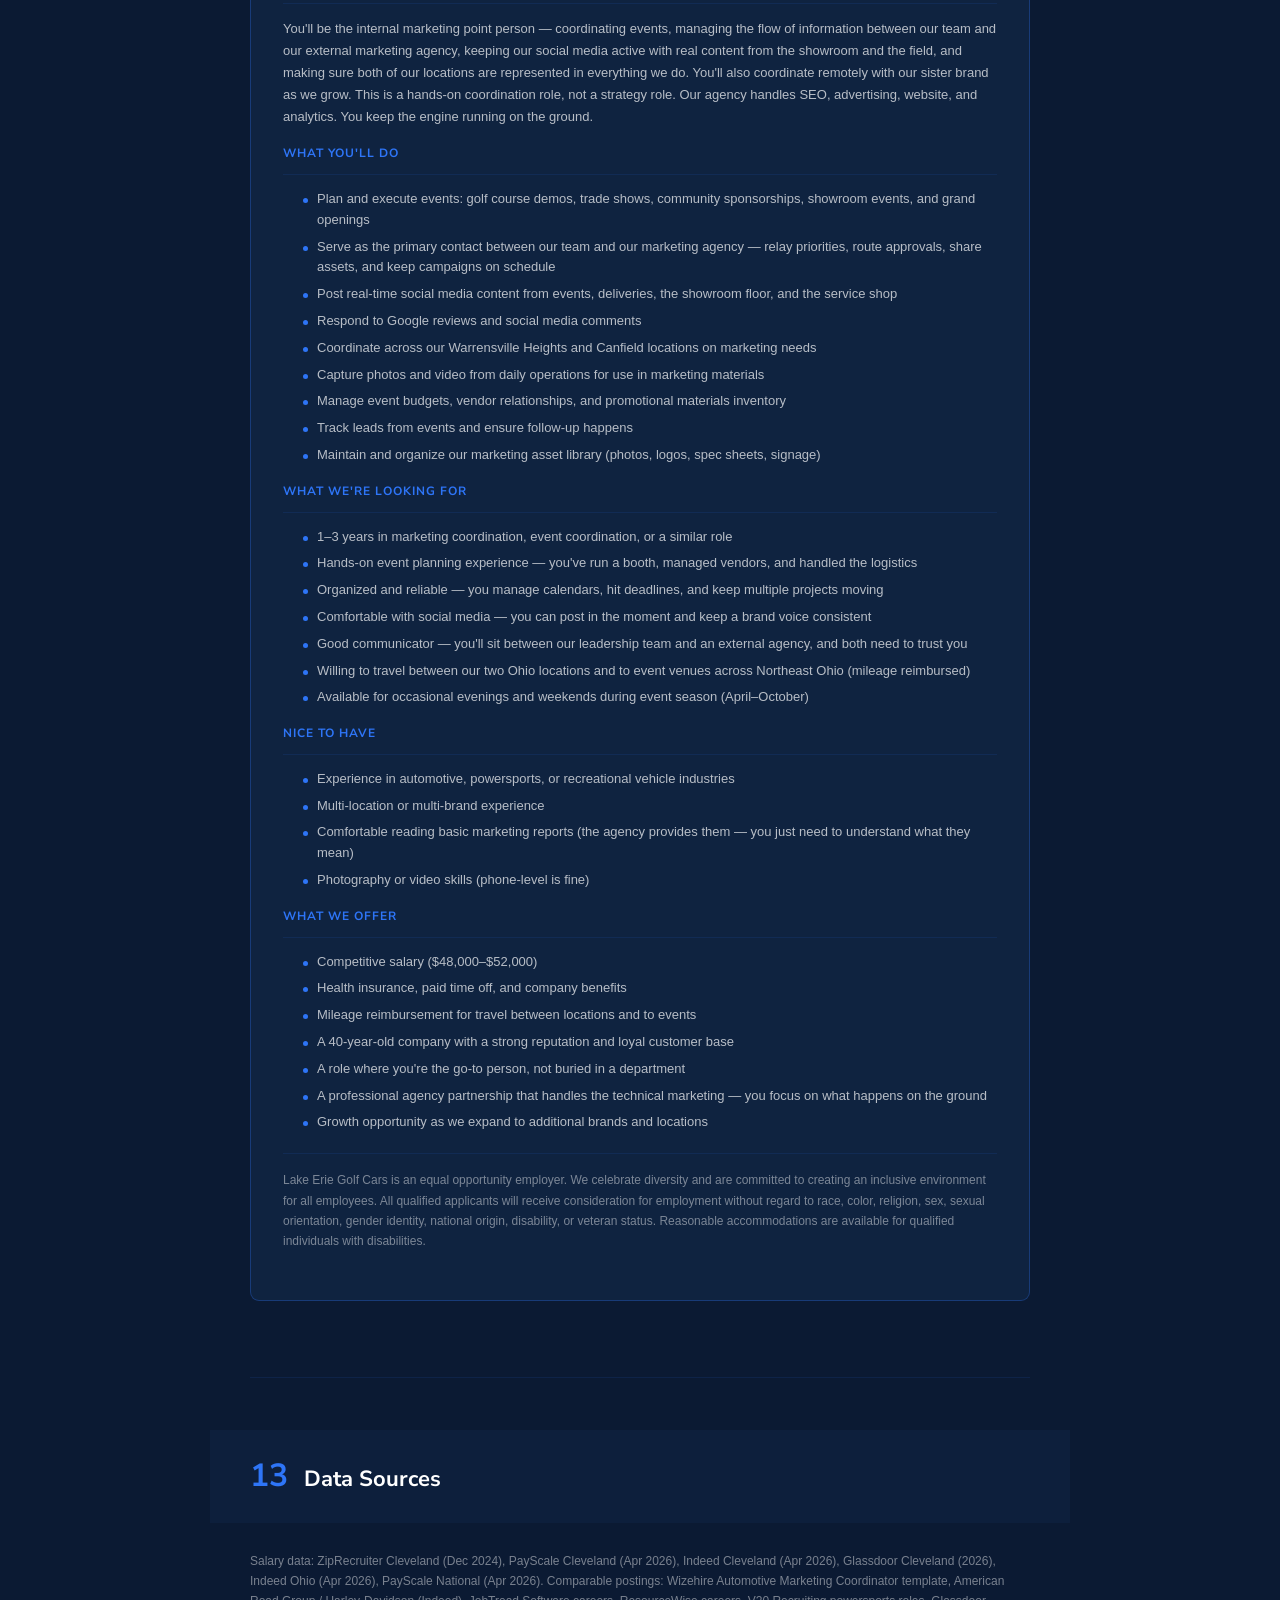
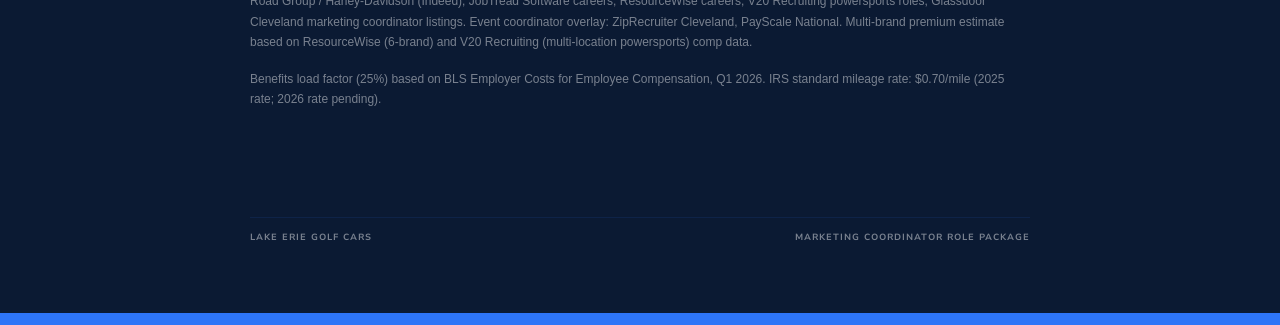
==== commit 944d521c: "Two-level sticky nav with high contrast Co-Authored-By: Claude Opus 4.6 <noreply@anthropic.com>" ====
--- a/index.html
+++ b/index.html
@@ -140,57 +140,93 @@
     letter-spacing: 0.5px;
   }
 
-  /* Sticky nav */
+  /* Sticky nav — two-level */
   html { scroll-behavior: smooth; }
   .section-nav {
     position: sticky;
     top: 0;
     z-index: 150;
-    background: rgba(11,26,51,0.92);
-    backdrop-filter: blur(12px);
-    -webkit-backdrop-filter: blur(12px);
-    border-bottom: 1px solid rgba(46,117,247,0.1);
-  }
-  .section-nav-inner {
+    background: var(--dark-card);
+    border-bottom: 2px solid var(--color-blue);
+    box-shadow: 0 4px 20px rgba(0,0,0,0.5);
+  }
+  /* Level 1 — category row */
+  .nav-level-1 {
+    background: var(--dark-card-alt);
+    border-bottom: 1px solid rgba(46,117,247,0.15);
+  }
+  .nav-level-1-inner {
     max-width: 860px;
     margin: 0 auto;
     display: flex;
+    padding: 0 40px;
+  }
+  .nav-level-1 a {
+    display: block;
+    padding: 10px 16px;
+    text-decoration: none;
+    color: var(--text-muted);
+    font-family: var(--font-display);
+    font-size: 10px;
+    font-weight: 800;
+    white-space: nowrap;
+    letter-spacing: 2px;
+    text-transform: uppercase;
+    border-bottom: 2px solid transparent;
+    transition: color 0.2s, border-color 0.2s, background 0.2s;
+  }
+  .nav-level-1 a:hover { color: var(--color-white); background: rgba(46,117,247,0.08); }
+  .nav-level-1 a.active {
+    color: var(--color-white);
+    background: rgba(46,117,247,0.12);
+    border-bottom-color: var(--color-blue);
+  }
+  /* Level 2 — section row */
+  .nav-level-2 {
     overflow-x: auto;
     -webkit-overflow-scrolling: touch;
     scrollbar-width: none;
   }
-  .section-nav-inner::-webkit-scrollbar { display: none; }
-  .section-nav a {
+  .nav-level-2::-webkit-scrollbar { display: none; }
+  .nav-level-2-inner {
+    max-width: 860px;
+    margin: 0 auto;
+    display: flex;
+    padding: 0 40px;
+  }
+  .nav-level-2 a {
     display: flex;
     align-items: center;
-    gap: 4px;
-    padding: 12px 14px;
+    gap: 5px;
+    padding: 9px 14px;
     text-decoration: none;
     color: var(--text-muted);
     font-family: var(--font-display);
     font-size: 10px;
     font-weight: 700;
     white-space: nowrap;
-    letter-spacing: 1.5px;
+    letter-spacing: 1px;
     text-transform: uppercase;
-    border-bottom: 2px solid transparent;
-    transition: color 0.2s, border-color 0.2s;
-  }
-  .section-nav a:hover { color: var(--text-primary); }
-  .section-nav a.active {
-    color: var(--color-blue);
-    border-bottom-color: var(--color-blue);
-  }
-  .section-nav a .nav-num {
-    color: var(--color-blue);
+    transition: color 0.2s, background 0.2s;
+    border-radius: 4px;
+    margin: 4px 0;
+  }
+  .nav-level-2 a:hover { color: var(--text-primary); background: rgba(255,255,255,0.05); }
+  .nav-level-2 a.active {
+    color: var(--color-white);
+    background: var(--color-blue);
+  }
+  .nav-level-2 a .nav-num {
     font-weight: 800;
-  }
+    opacity: 0.7;
+  }
+  .nav-level-2 a.active .nav-num { opacity: 1; }
 
   /* Sections */
   section {
     padding: 52px 0;
     border-bottom: 1px solid rgba(46,117,247,0.1);
-    scroll-margin-top: 48px;
+    scroll-margin-top: 80px;
   }
   section:last-child { border-bottom: none; }
 
@@ -635,22 +671,33 @@
   </div>
 </div>
 
-<!-- Sticky section nav -->
+<!-- Sticky section nav — two level -->
 <nav class="section-nav" id="sectionNav">
-  <div class="section-nav-inner">
-    <a href="#s01"><span class="nav-num">01</span> Why</a>
-    <a href="#s02"><span class="nav-num">02</span> Intern</a>
-    <a href="#s03"><span class="nav-num">03</span> Org</a>
-    <a href="#s04"><span class="nav-num">04</span> Roles</a>
-    <a href="#s05"><span class="nav-num">05</span> Rhythm</a>
-    <a href="#s06"><span class="nav-num">06</span> Authority</a>
-    <a href="#s07"><span class="nav-num">07</span> Quals</a>
-    <a href="#s08"><span class="nav-num">08</span> Market</a>
-    <a href="#s09"><span class="nav-num">09</span> Comp</a>
-    <a href="#s10"><span class="nav-num">10</span> KPIs</a>
-    <a href="#s11"><span class="nav-num">11</span> Growth</a>
-    <a href="#s12"><span class="nav-num">12</span> JD</a>
-    <a href="#s13"><span class="nav-num">13</span> Sources</a>
+  <div class="nav-level-1">
+    <div class="nav-level-1-inner">
+      <a href="#s01" data-group="strategy">Strategy</a>
+      <a href="#s03" data-group="role">Role Definition</a>
+      <a href="#s07" data-group="comp">Compensation</a>
+      <a href="#s10" data-group="metrics">Metrics &amp; Growth</a>
+      <a href="#s12" data-group="posting">Job Posting</a>
+    </div>
+  </div>
+  <div class="nav-level-2">
+    <div class="nav-level-2-inner" id="navLevel2">
+      <a href="#s01" data-group="strategy"><span class="nav-num">01</span> Why</a>
+      <a href="#s02" data-group="strategy"><span class="nav-num">02</span> Intern</a>
+      <a href="#s03" data-group="role"><span class="nav-num">03</span> Org</a>
+      <a href="#s04" data-group="role"><span class="nav-num">04</span> Roles</a>
+      <a href="#s05" data-group="role"><span class="nav-num">05</span> Rhythm</a>
+      <a href="#s06" data-group="role"><span class="nav-num">06</span> Authority</a>
+      <a href="#s07" data-group="comp"><span class="nav-num">07</span> Quals</a>
+      <a href="#s08" data-group="comp"><span class="nav-num">08</span> Market Data</a>
+      <a href="#s09" data-group="comp"><span class="nav-num">09</span> Recommendation</a>
+      <a href="#s10" data-group="metrics"><span class="nav-num">10</span> 90-Day KPIs</a>
+      <a href="#s11" data-group="metrics"><span class="nav-num">11</span> Growth Path</a>
+      <a href="#s12" data-group="posting"><span class="nav-num">12</span> Job Description</a>
+      <a href="#s13" data-group="posting"><span class="nav-num">13</span> Sources</a>
+    </div>
   </div>
 </nav>
 
@@ -1358,31 +1405,34 @@
 
 <script>
 (function() {
-  const nav = document.getElementById('sectionNav');
-  const links = nav.querySelectorAll('a');
-  const sections = [];
-  links.forEach(function(a) {
+  var level2 = document.getElementById('navLevel2');
+  var l2Links = level2.querySelectorAll('a');
+  var l1Links = document.querySelectorAll('.nav-level-1 a');
+  var sections = [];
+  l2Links.forEach(function(a) {
     var id = a.getAttribute('href').slice(1);
     var el = document.getElementById(id);
-    if (el) sections.push({ id: id, el: el, link: a });
+    if (el) sections.push({ id: id, el: el, link: a, group: a.dataset.group });
   });
   function update() {
-    var scrollY = window.scrollY + 80;
+    var scrollY = window.scrollY + 100;
     var current = '';
+    var currentGroup = '';
     sections.forEach(function(s) {
-      if (s.el.offsetTop <= scrollY) current = s.id;
+      if (s.el.offsetTop <= scrollY) { current = s.id; currentGroup = s.group; }
     });
-    links.forEach(function(a) {
+    l2Links.forEach(function(a) {
       a.classList.toggle('active', a.getAttribute('href') === '#' + current);
     });
-    // scroll active link into view in nav
-    var activeLink = nav.querySelector('a.active');
+    l1Links.forEach(function(a) {
+      a.classList.toggle('active', a.dataset.group === currentGroup);
+    });
+    var activeLink = level2.querySelector('a.active');
     if (activeLink) {
-      var navInner = nav.querySelector('.section-nav-inner');
-      var linkLeft = activeLink.offsetLeft - navInner.offsetLeft;
+      var linkLeft = activeLink.offsetLeft - level2.offsetLeft;
       var linkCenter = linkLeft + activeLink.offsetWidth / 2;
-      var navCenter = navInner.clientWidth / 2;
-      navInner.scrollTo({ left: linkCenter - navCenter, behavior: 'smooth' });
+      var navCenter = level2.clientWidth / 2;
+      level2.scrollTo({ left: linkCenter - navCenter, behavior: 'smooth' });
     }
   }
   window.addEventListener('scroll', update, { passive: true });
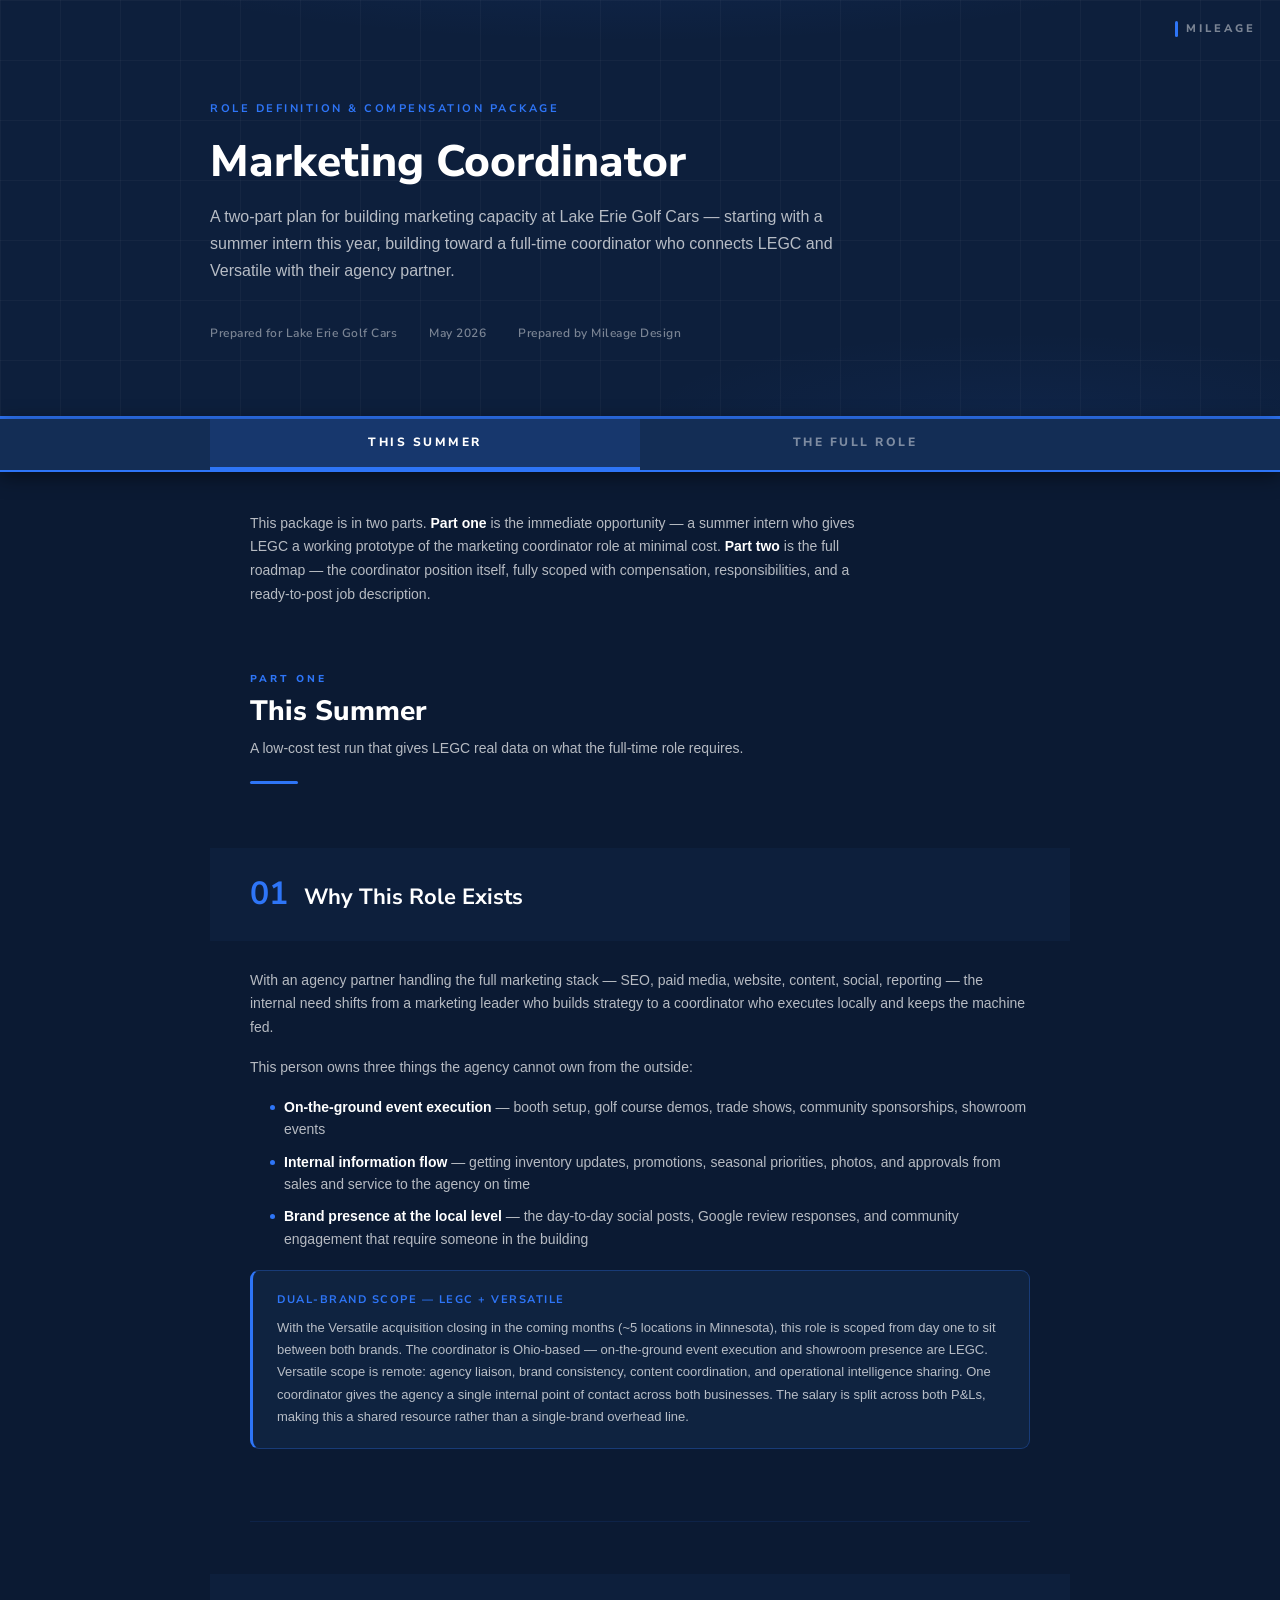
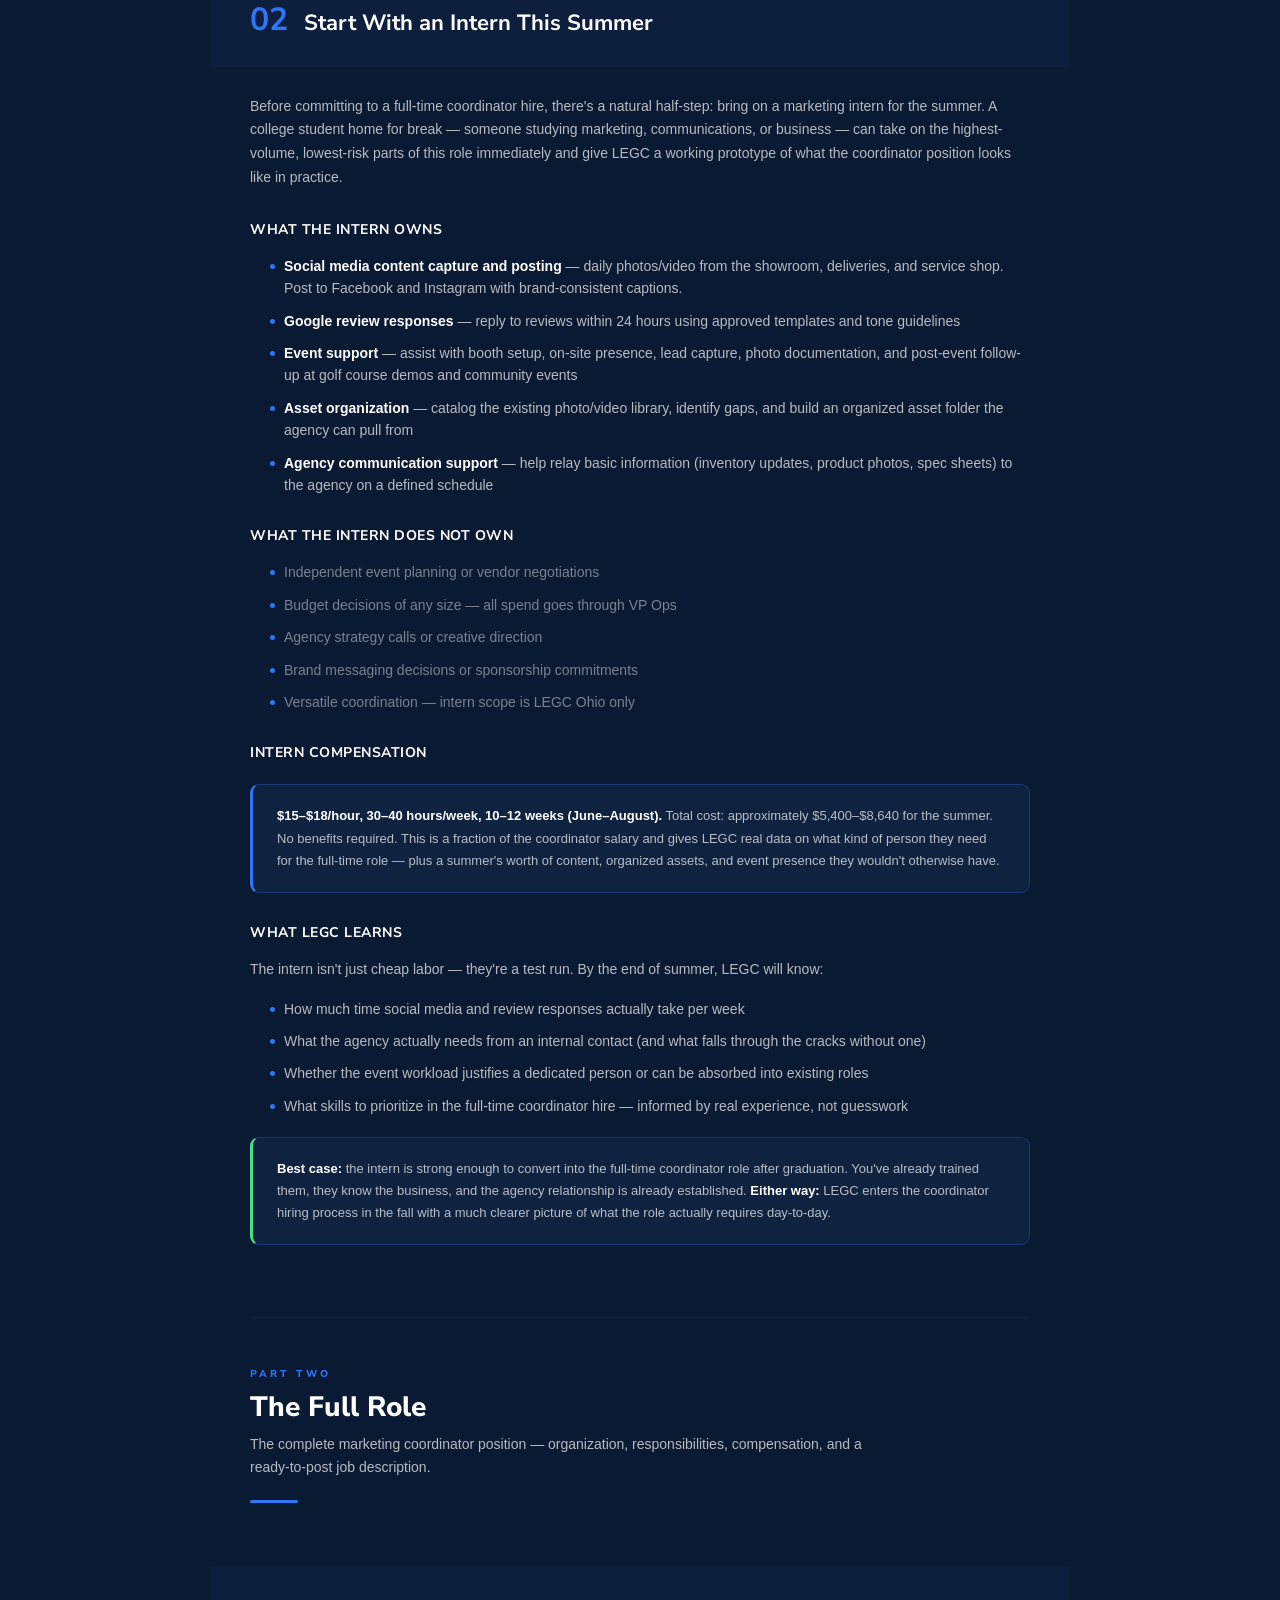
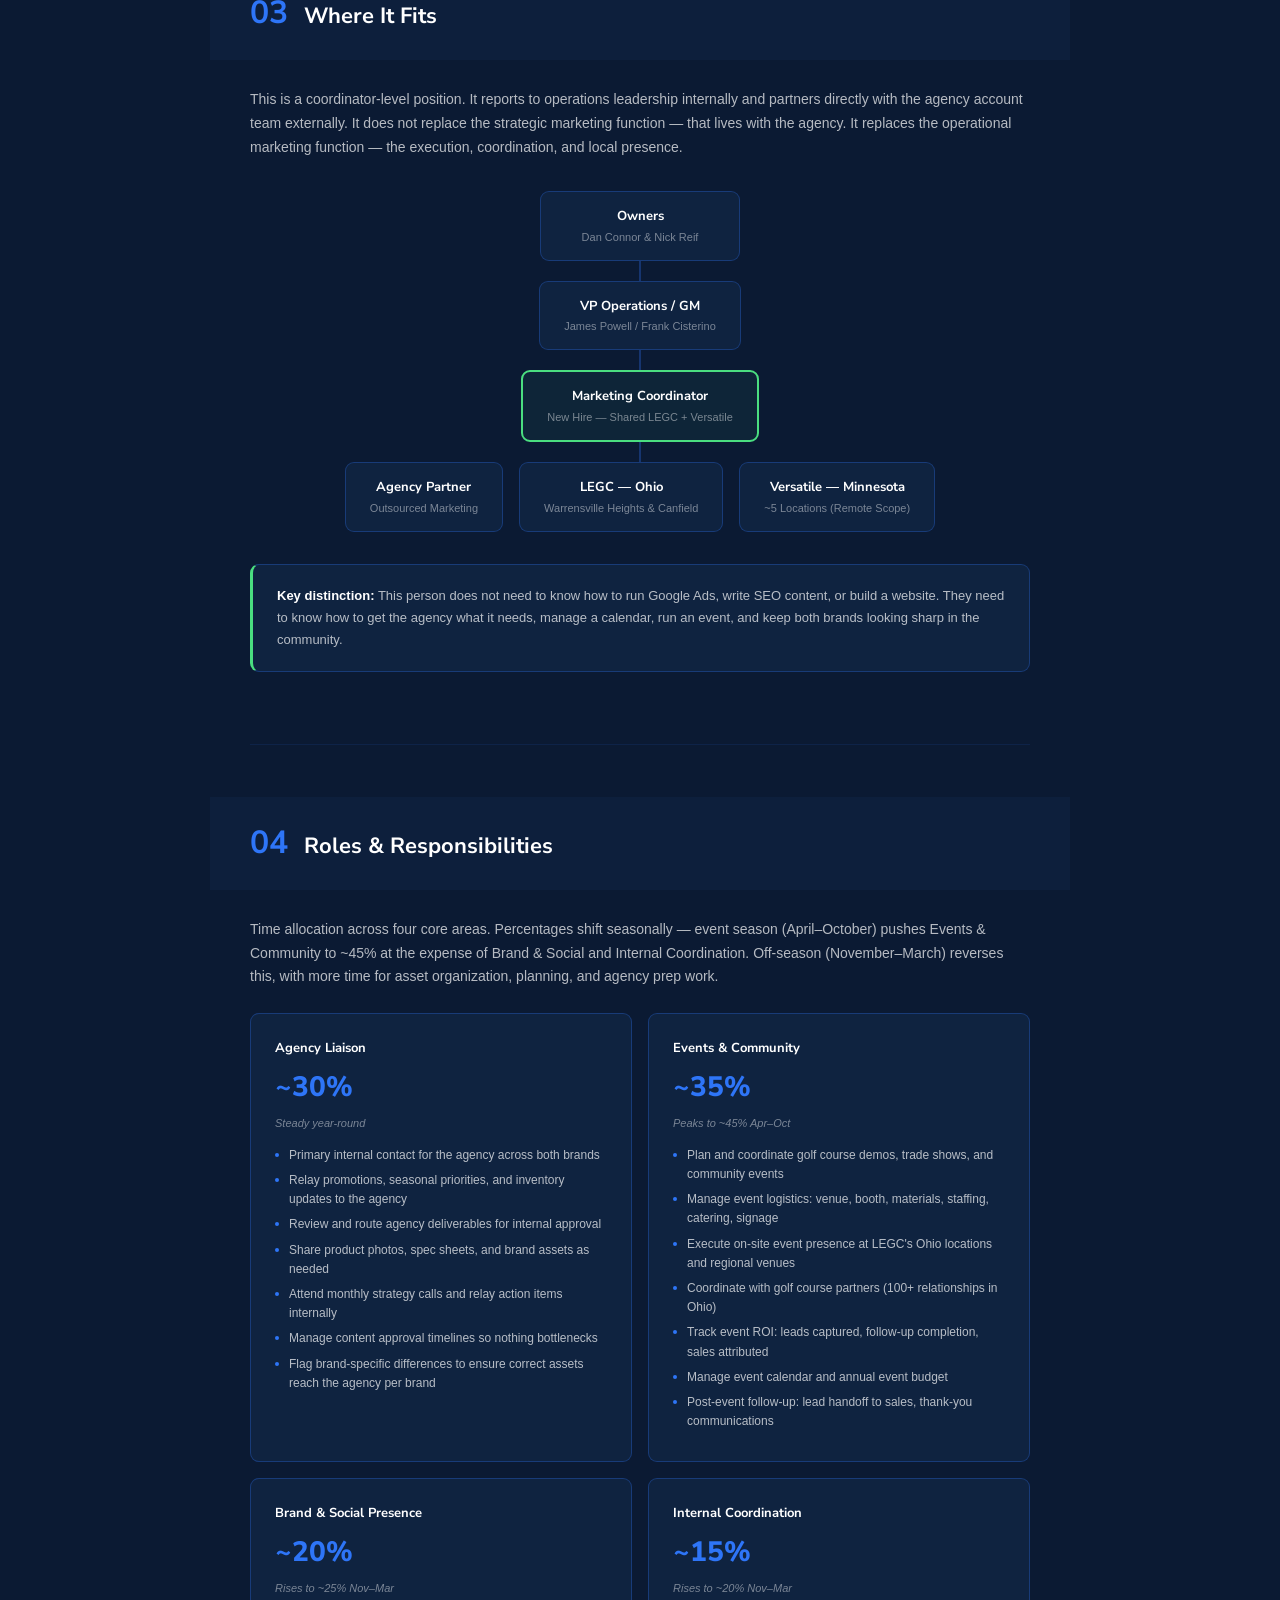
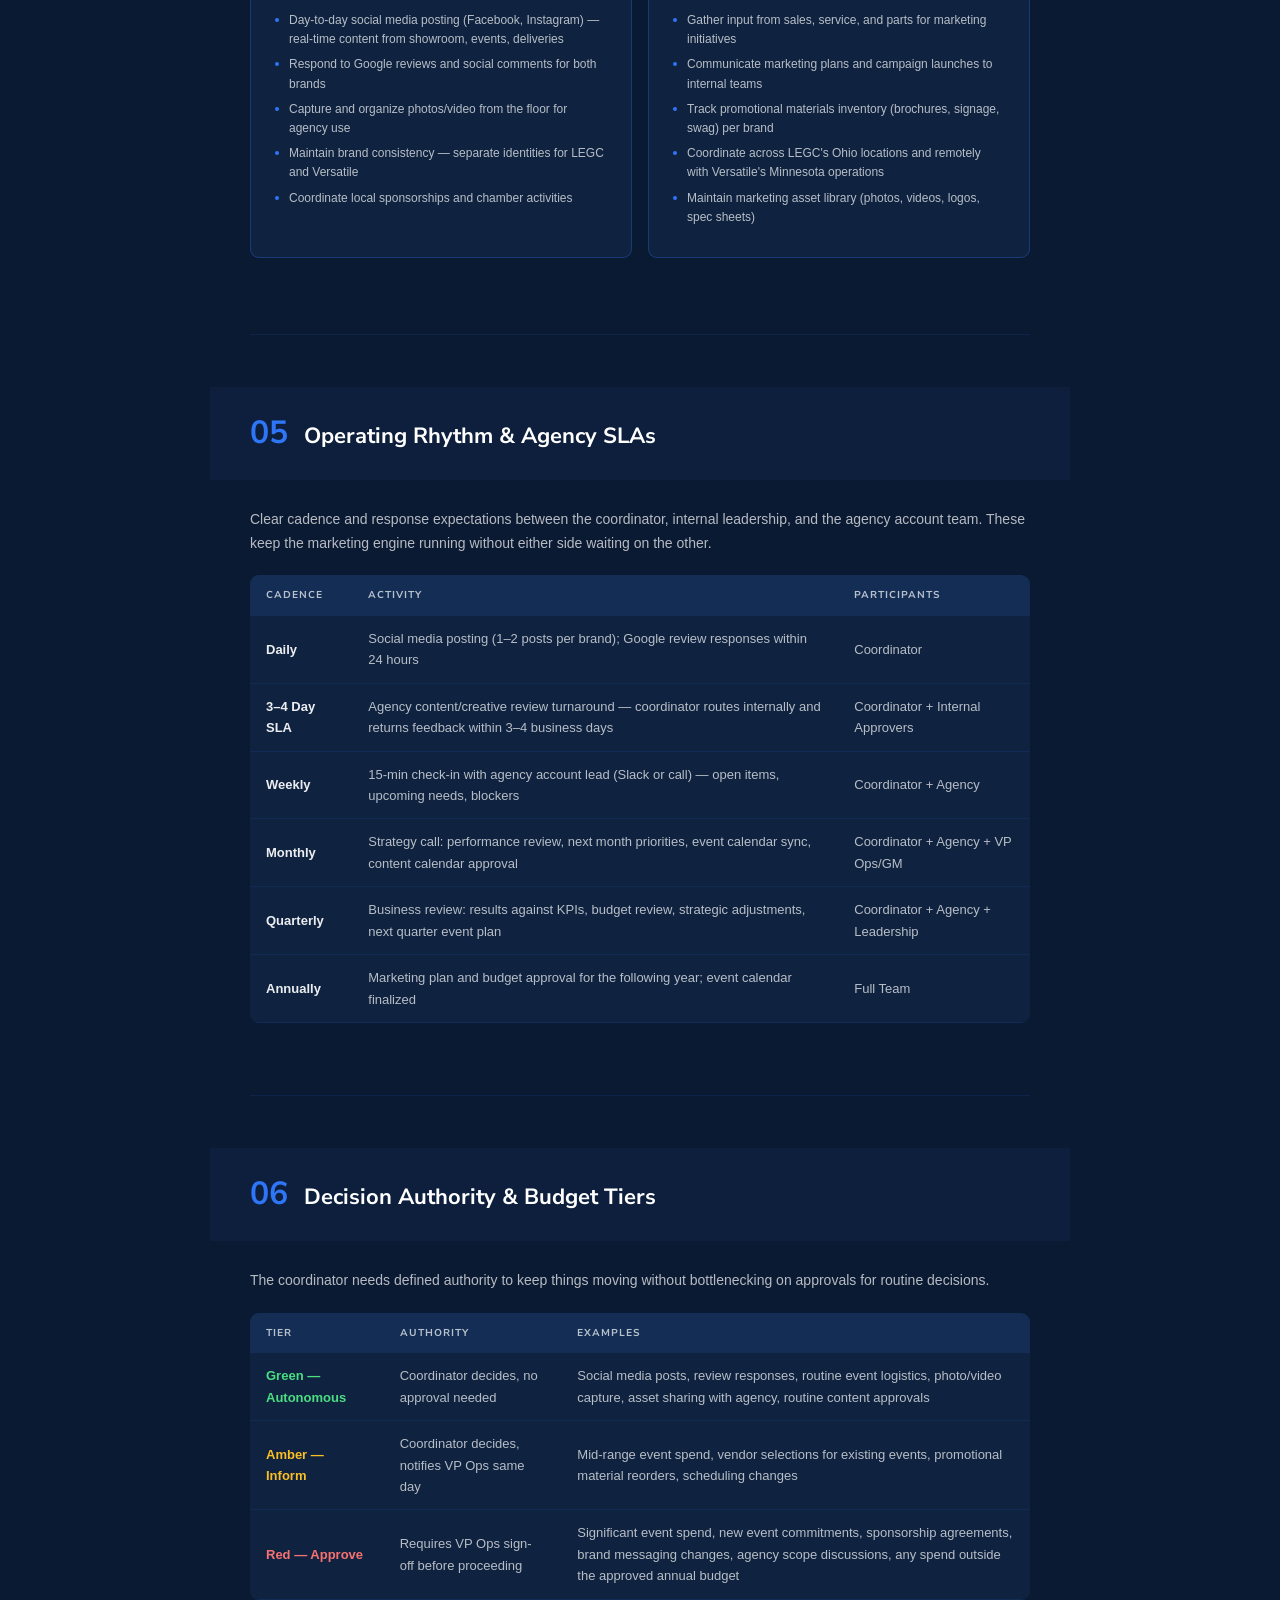
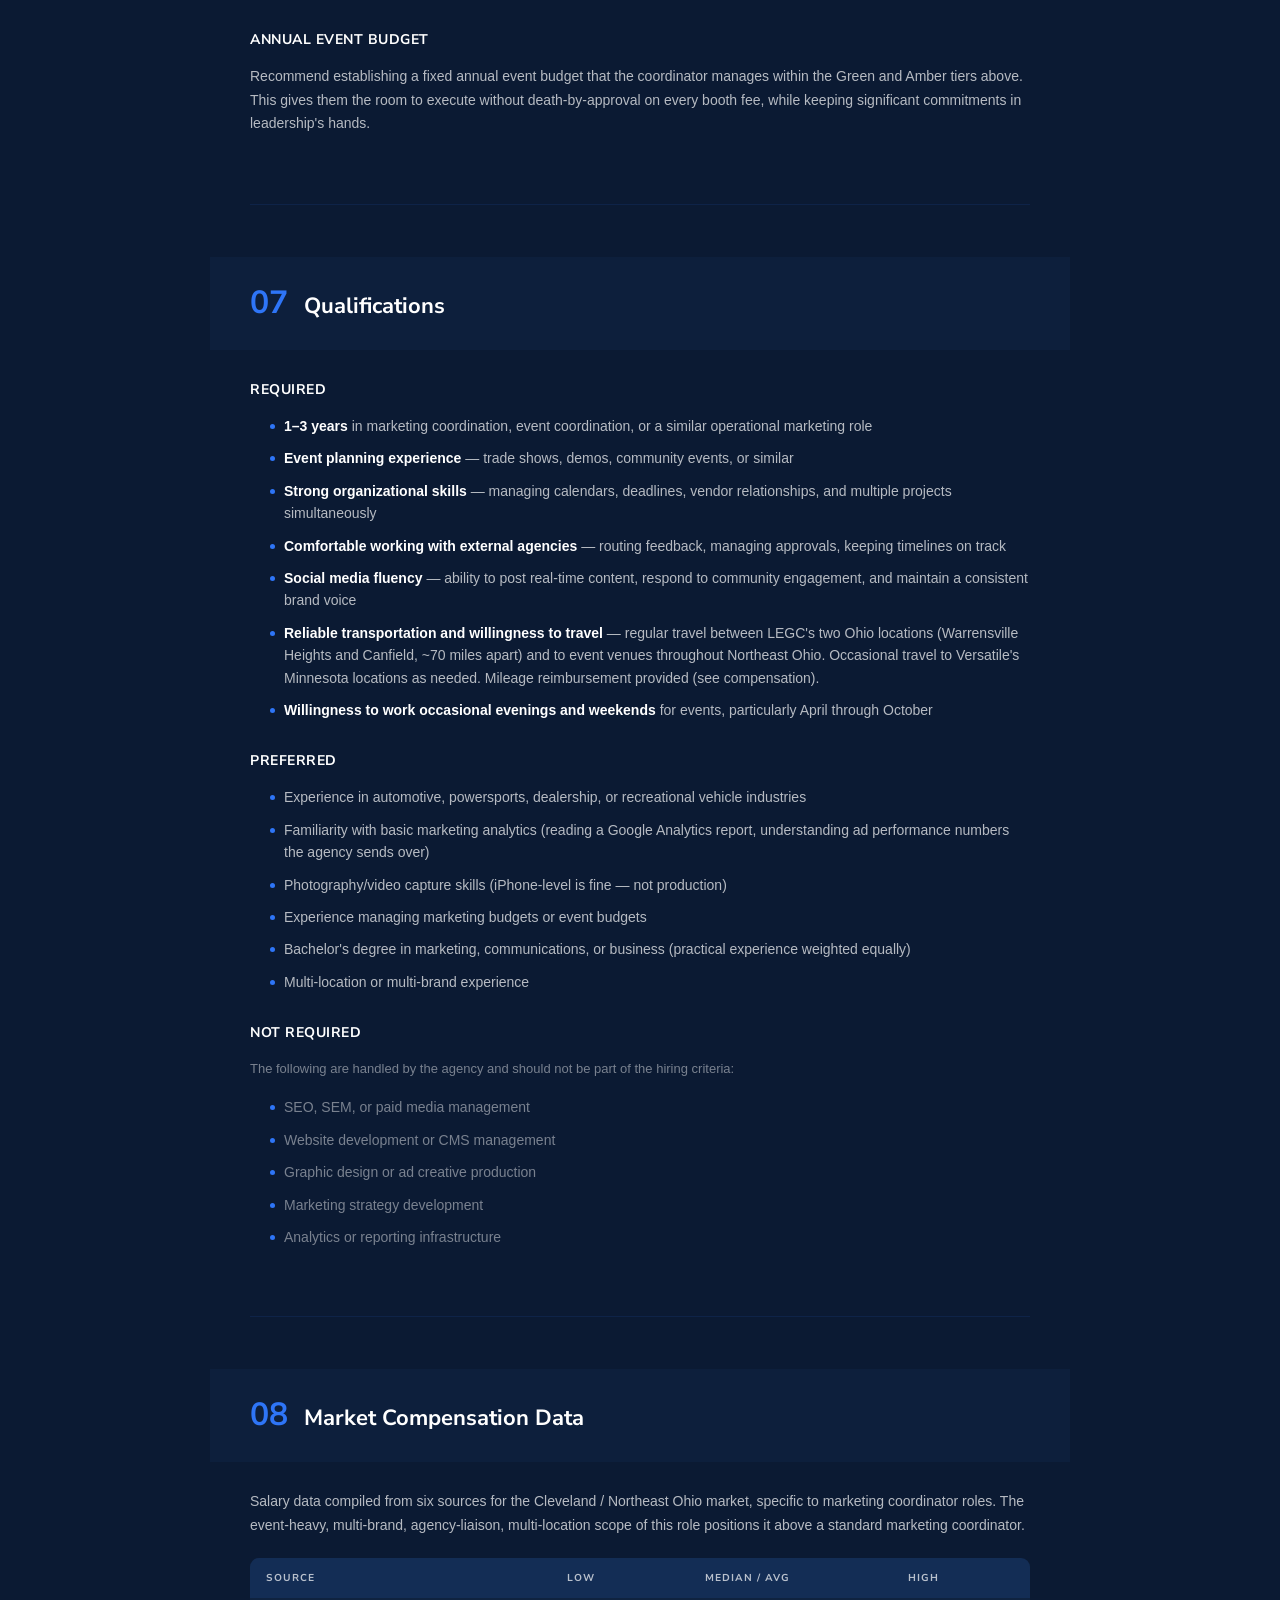
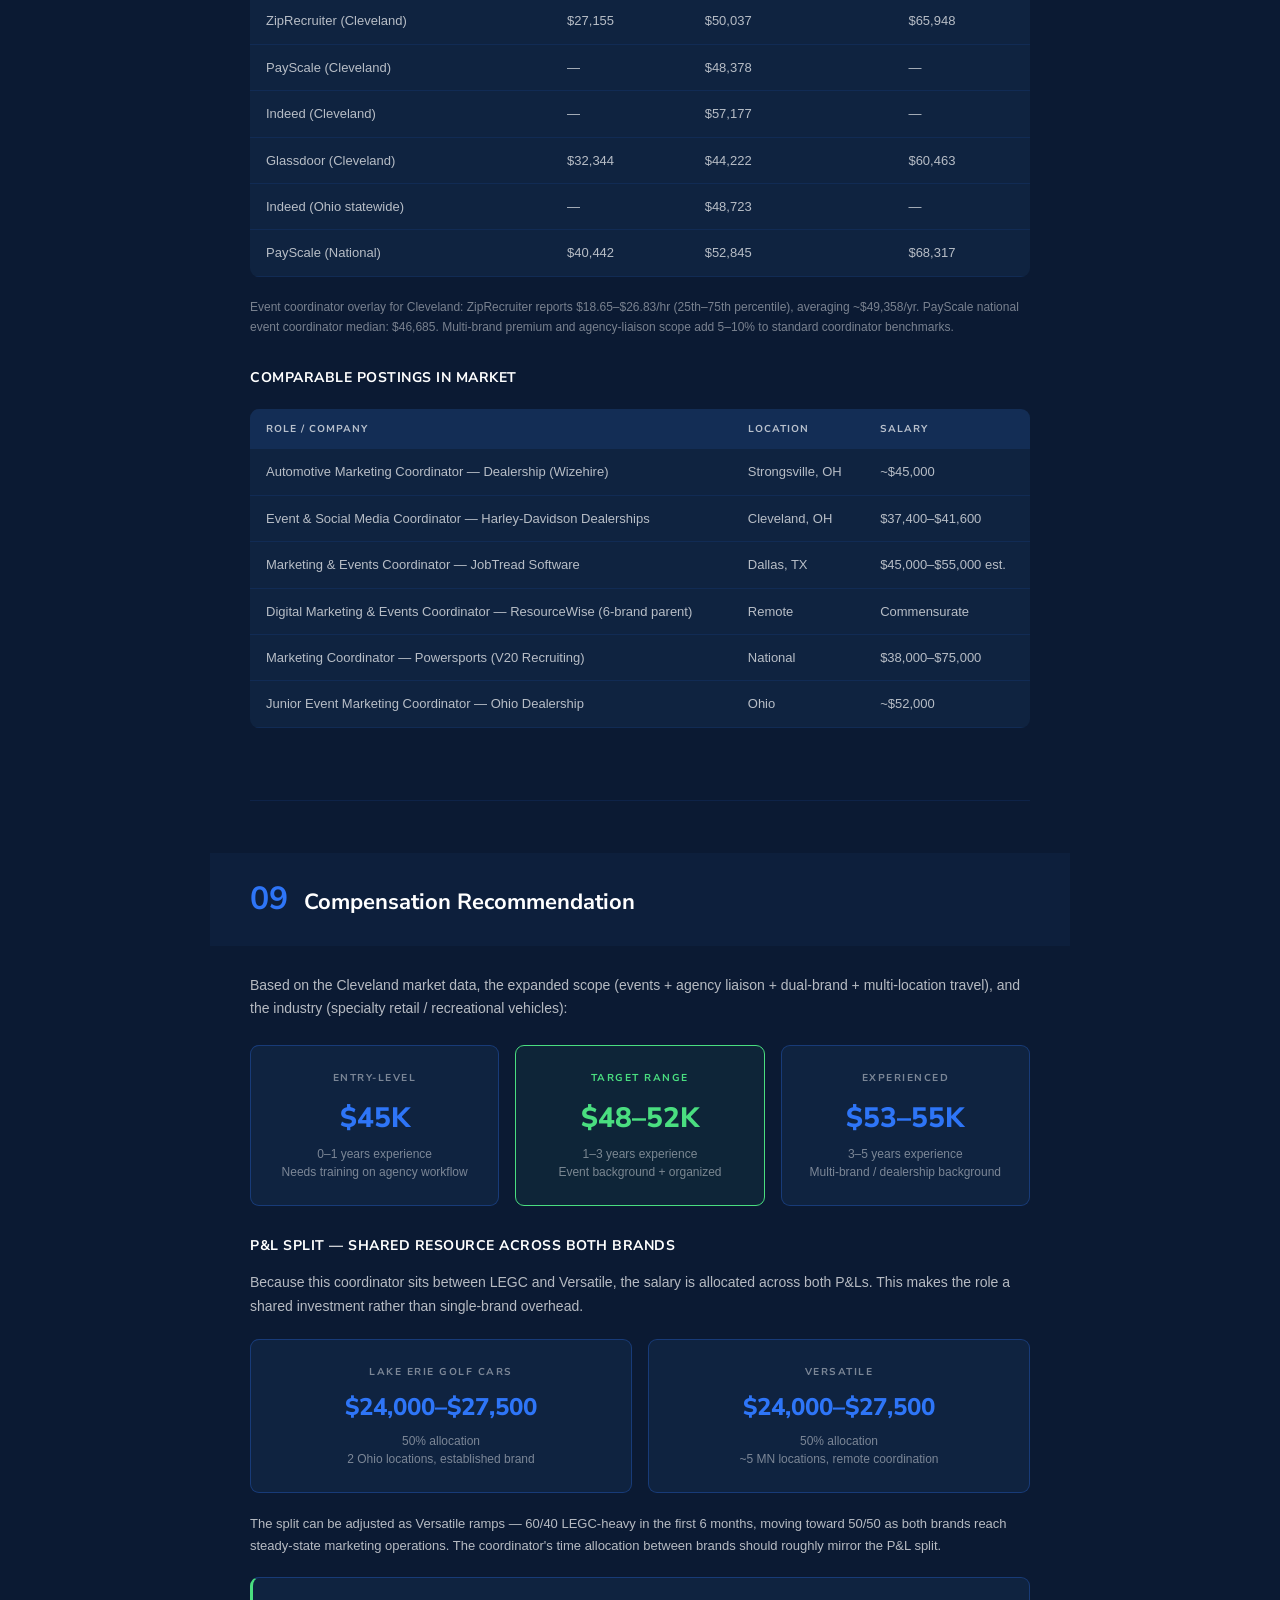
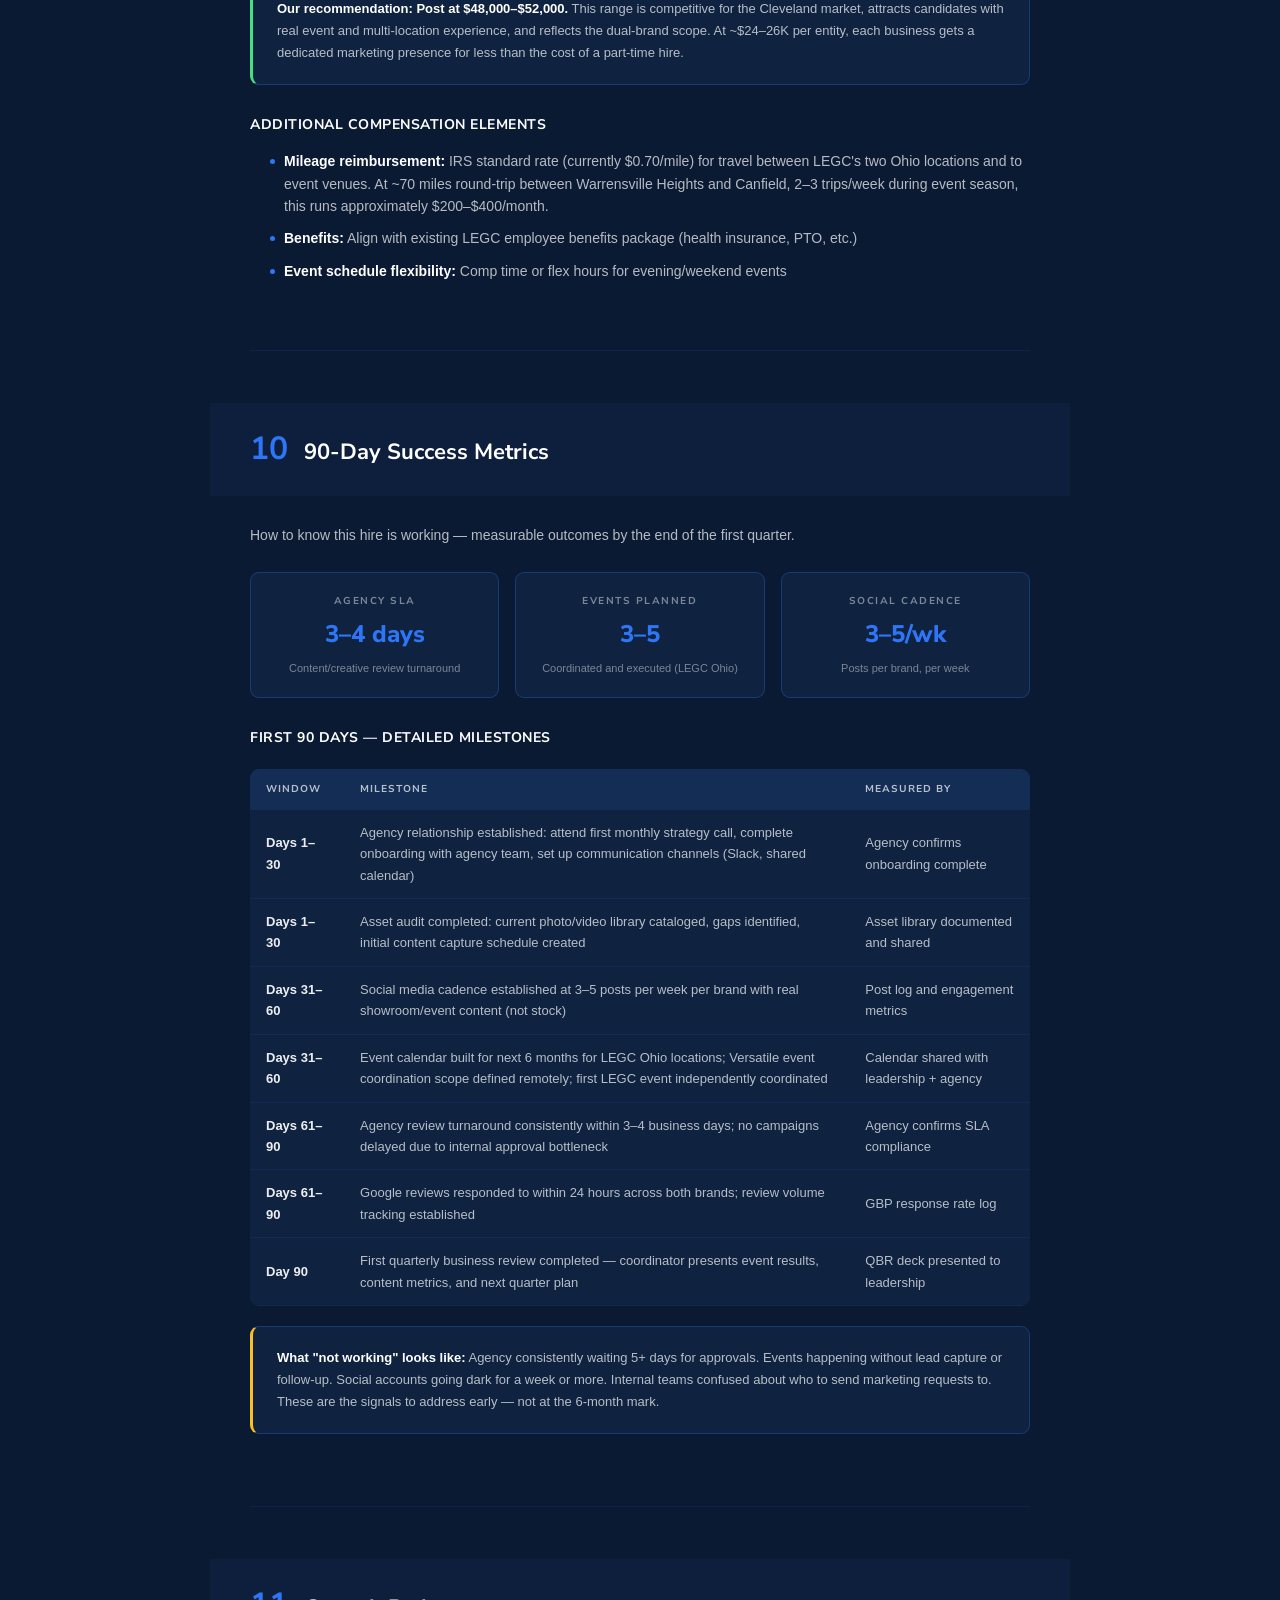
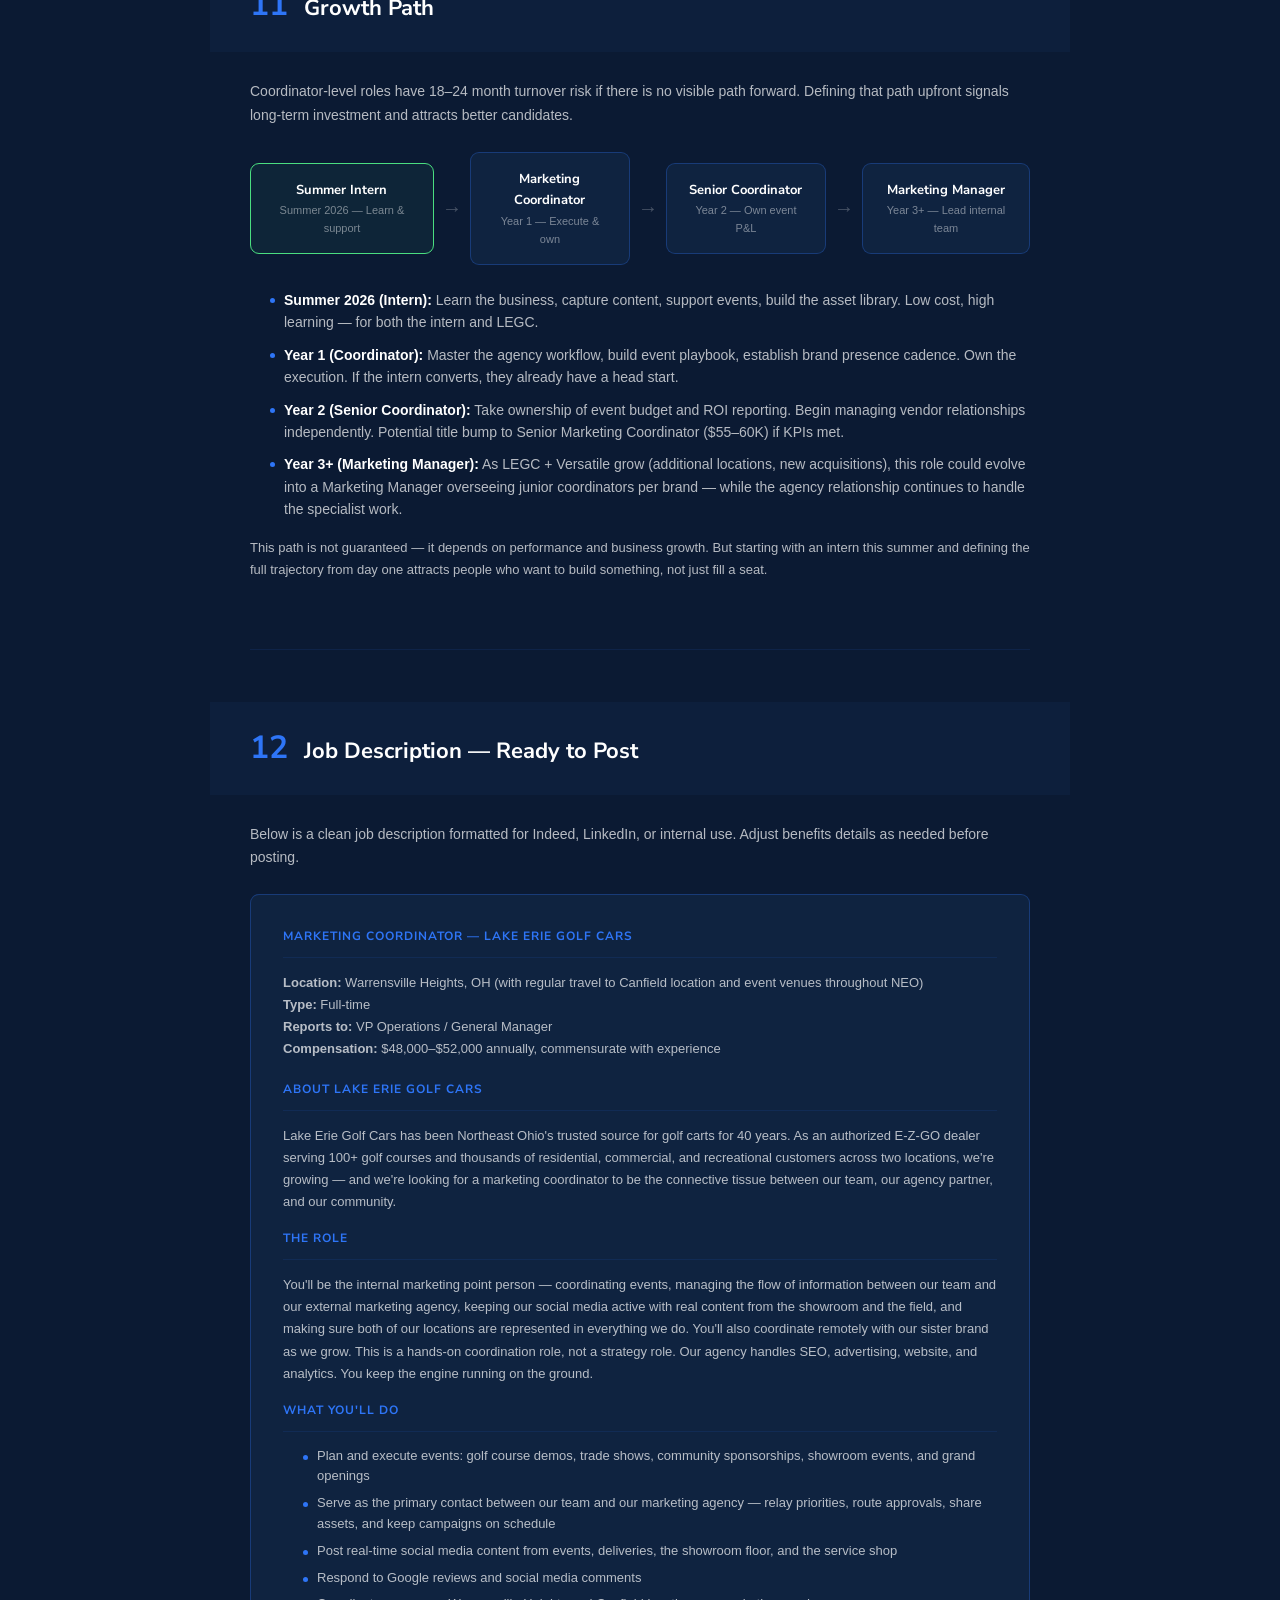
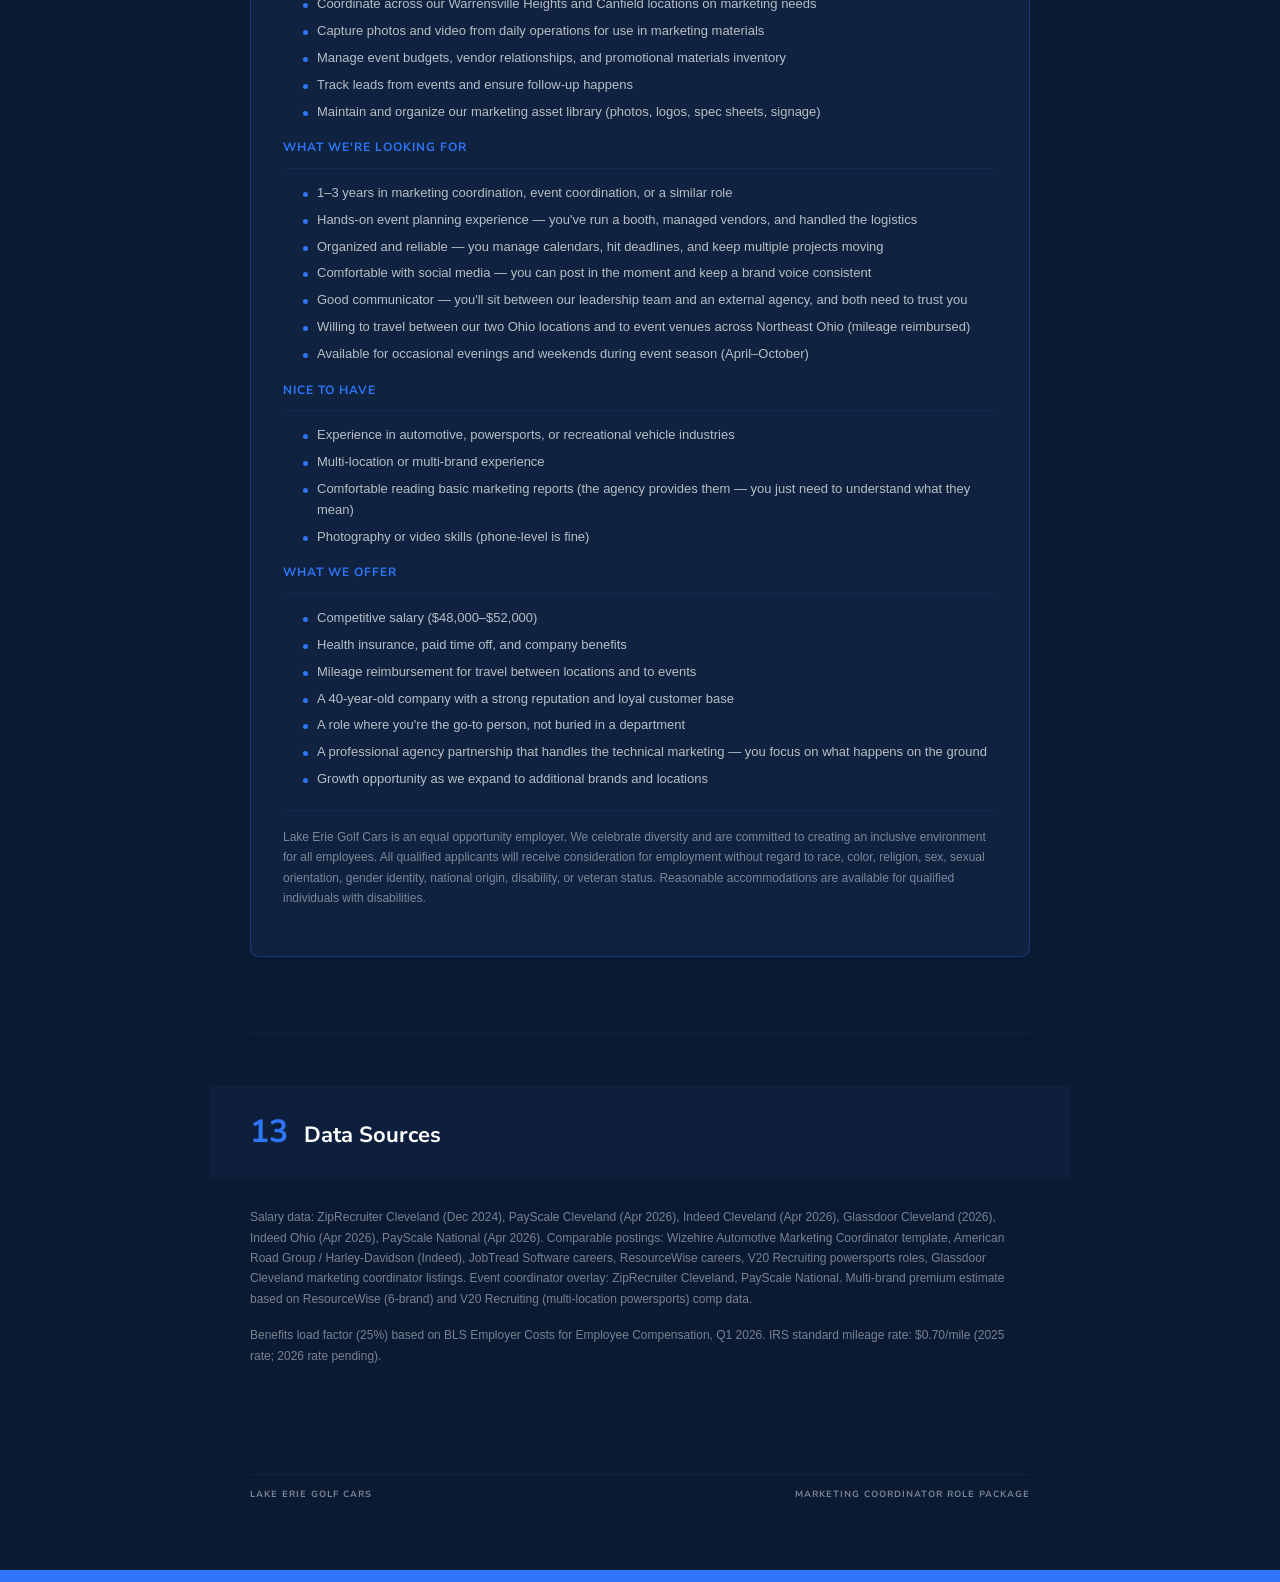
==== commit fb9b56ec: "Restructure into two-part layout with simplified nav" ====
--- a/index.html
+++ b/index.html
@@ -140,93 +140,85 @@
     letter-spacing: 0.5px;
   }
 
-  /* Sticky nav — two-level */
+  /* Sticky nav — single level */
   html { scroll-behavior: smooth; }
   .section-nav {
     position: sticky;
     top: 0;
     z-index: 150;
-    background: var(--dark-card);
+    background: var(--dark-card-alt);
     border-bottom: 2px solid var(--color-blue);
     box-shadow: 0 4px 20px rgba(0,0,0,0.5);
   }
-  /* Level 1 — category row */
-  .nav-level-1 {
-    background: var(--dark-card-alt);
-    border-bottom: 1px solid rgba(46,117,247,0.15);
-  }
-  .nav-level-1-inner {
+  .section-nav-inner {
     max-width: 860px;
     margin: 0 auto;
     display: flex;
-    padding: 0 40px;
-  }
-  .nav-level-1 a {
+    padding: 0;
+  }
+  .section-nav a {
     display: block;
-    padding: 10px 16px;
+    flex: 1;
+    padding: 14px 24px;
     text-decoration: none;
     color: var(--text-muted);
     font-family: var(--font-display);
+    font-size: 12px;
+    font-weight: 800;
+    letter-spacing: 2.5px;
+    text-transform: uppercase;
+    text-align: center;
+    border-bottom: 3px solid transparent;
+    transition: color 0.2s, border-color 0.2s, background 0.2s;
+  }
+  .section-nav a:hover { color: var(--color-white); background: rgba(46,117,247,0.08); }
+  .section-nav a.active {
+    color: var(--color-white);
+    background: rgba(46,117,247,0.15);
+    border-bottom-color: var(--color-blue);
+  }
+
+  /* Part divider */
+  .part-divider {
+    padding: 48px 0 12px;
+    scroll-margin-top: 56px;
+  }
+  .part-label {
+    font-family: var(--font-display);
     font-size: 10px;
     font-weight: 800;
-    white-space: nowrap;
-    letter-spacing: 2px;
+    letter-spacing: 3px;
     text-transform: uppercase;
-    border-bottom: 2px solid transparent;
-    transition: color 0.2s, border-color 0.2s, background 0.2s;
-  }
-  .nav-level-1 a:hover { color: var(--color-white); background: rgba(46,117,247,0.08); }
-  .nav-level-1 a.active {
+    color: var(--color-blue);
+    margin-bottom: 8px;
+  }
+  .part-title {
+    font-family: var(--font-display);
+    font-size: 28px;
+    font-weight: 800;
     color: var(--color-white);
-    background: rgba(46,117,247,0.12);
-    border-bottom-color: var(--color-blue);
-  }
-  /* Level 2 — section row */
-  .nav-level-2 {
-    overflow-x: auto;
-    -webkit-overflow-scrolling: touch;
-    scrollbar-width: none;
-  }
-  .nav-level-2::-webkit-scrollbar { display: none; }
-  .nav-level-2-inner {
-    max-width: 860px;
-    margin: 0 auto;
-    display: flex;
-    padding: 0 40px;
-  }
-  .nav-level-2 a {
-    display: flex;
-    align-items: center;
-    gap: 5px;
-    padding: 9px 14px;
-    text-decoration: none;
-    color: var(--text-muted);
-    font-family: var(--font-display);
-    font-size: 10px;
-    font-weight: 700;
-    white-space: nowrap;
-    letter-spacing: 1px;
-    text-transform: uppercase;
-    transition: color 0.2s, background 0.2s;
-    border-radius: 4px;
-    margin: 4px 0;
-  }
-  .nav-level-2 a:hover { color: var(--text-primary); background: rgba(255,255,255,0.05); }
-  .nav-level-2 a.active {
-    color: var(--color-white);
+    margin-bottom: 8px;
+    line-height: 1.2;
+  }
+  .part-desc {
+    font-size: 14px;
+    color: var(--text-secondary);
+    max-width: 640px;
+    line-height: 1.7;
+  }
+  .part-divider-line {
+    width: 48px;
+    height: 3px;
     background: var(--color-blue);
-  }
-  .nav-level-2 a .nav-num {
-    font-weight: 800;
-    opacity: 0.7;
-  }
-  .nav-level-2 a.active .nav-num { opacity: 1; }
+    border-radius: 2px;
+    margin-top: 20px;
+  }
 
   /* Sections */
   section {
     padding: 52px 0;
     border-bottom: 1px solid rgba(46,117,247,0.1);
-    scroll-margin-top: 80px;
+    scroll-margin-top: 56px;
   }
   section:last-child { border-bottom: none; }
 
@@ -662,7 +654,7 @@
   <div class="page" style="position:relative; z-index:1;">
     <div class="cover-label">Role Definition &amp; Compensation Package</div>
     <h1>Marketing Coordinator</h1>
-    <div class="cover-sub">An Ohio-based liaison role connecting Lake Erie Golf Cars and Versatile with their agency partner — coordinating events locally, managing brand presence, and keeping the marketing engine fed across both businesses.</div>
+    <div class="cover-sub">A two-part plan for building marketing capacity at Lake Erie Golf Cars — starting with a summer intern this year, building toward a full-time coordinator who connects LEGC and Versatile with their agency partner.</div>
     <div class="cover-meta">
       <span>Prepared for Lake Erie Golf Cars</span>
       <span>May 2026</span>
@@ -671,61 +663,28 @@
   </div>
 </div>
 
-<!-- Sticky section nav — two level -->
+<!-- Sticky nav -->
 <nav class="section-nav" id="sectionNav">
-  <div class="nav-level-1">
-    <div class="nav-level-1-inner">
-      <a href="#s01" data-group="strategy">Strategy</a>
-      <a href="#s03" data-group="role">Role Definition</a>
-      <a href="#s07" data-group="comp">Compensation</a>
-      <a href="#s10" data-group="metrics">Metrics &amp; Growth</a>
-      <a href="#s12" data-group="posting">Job Posting</a>
-    </div>
-  </div>
-  <div class="nav-level-2">
-    <div class="nav-level-2-inner" id="navLevel2">
-      <a href="#s01" data-group="strategy"><span class="nav-num">01</span> Why</a>
-      <a href="#s02" data-group="strategy"><span class="nav-num">02</span> Intern</a>
-      <a href="#s03" data-group="role"><span class="nav-num">03</span> Org</a>
-      <a href="#s04" data-group="role"><span class="nav-num">04</span> Roles</a>
-      <a href="#s05" data-group="role"><span class="nav-num">05</span> Rhythm</a>
-      <a href="#s06" data-group="role"><span class="nav-num">06</span> Authority</a>
-      <a href="#s07" data-group="comp"><span class="nav-num">07</span> Quals</a>
-      <a href="#s08" data-group="comp"><span class="nav-num">08</span> Market Data</a>
-      <a href="#s09" data-group="comp"><span class="nav-num">09</span> Recommendation</a>
-      <a href="#s10" data-group="metrics"><span class="nav-num">10</span> 90-Day KPIs</a>
-      <a href="#s11" data-group="metrics"><span class="nav-num">11</span> Growth Path</a>
-      <a href="#s12" data-group="posting"><span class="nav-num">12</span> Job Description</a>
-      <a href="#s13" data-group="posting"><span class="nav-num">13</span> Sources</a>
-    </div>
+  <div class="section-nav-inner">
+    <a href="#part1" data-part="1">This Summer</a>
+    <a href="#part2" data-part="2">The Full Role</a>
   </div>
 </nav>
 
 <div class="page">
 
-<!-- Table of Contents -->
-<section>
-  <div class="section-header">
-    <span class="section-title">Contents</span>
-  </div>
-  <table>
-    <tbody>
-      <tr><td><strong>01</strong></td><td><a href="#s01" style="color:var(--color-blue); text-decoration:none;">Why This Role Exists</a></td></tr>
-      <tr><td><strong>02</strong></td><td><a href="#s02" style="color:var(--color-blue); text-decoration:none;">Start With an Intern This Summer</a></td></tr>
-      <tr><td><strong>03</strong></td><td><a href="#s03" style="color:var(--color-blue); text-decoration:none;">Where It Fits</a></td></tr>
-      <tr><td><strong>04</strong></td><td><a href="#s04" style="color:var(--color-blue); text-decoration:none;">Roles &amp; Responsibilities</a></td></tr>
-      <tr><td><strong>05</strong></td><td><a href="#s05" style="color:var(--color-blue); text-decoration:none;">Operating Rhythm &amp; Agency SLAs</a></td></tr>
-      <tr><td><strong>06</strong></td><td><a href="#s06" style="color:var(--color-blue); text-decoration:none;">Decision Authority &amp; Budget Tiers</a></td></tr>
-      <tr><td><strong>07</strong></td><td><a href="#s07" style="color:var(--color-blue); text-decoration:none;">Qualifications</a></td></tr>
-      <tr><td><strong>08</strong></td><td><a href="#s08" style="color:var(--color-blue); text-decoration:none;">Market Compensation Data</a></td></tr>
-      <tr><td><strong>09</strong></td><td><a href="#s09" style="color:var(--color-blue); text-decoration:none;">Compensation Recommendation</a></td></tr>
-      <tr><td><strong>10</strong></td><td><a href="#s10" style="color:var(--color-blue); text-decoration:none;">90-Day Success Metrics</a></td></tr>
-      <tr><td><strong>11</strong></td><td><a href="#s11" style="color:var(--color-blue); text-decoration:none;">Growth Path</a></td></tr>
-      <tr><td><strong>12</strong></td><td><a href="#s12" style="color:var(--color-blue); text-decoration:none;">Job Description — Ready to Post</a></td></tr>
-      <tr><td><strong>13</strong></td><td><a href="#s13" style="color:var(--color-blue); text-decoration:none;">Data Sources</a></td></tr>
-    </tbody>
-  </table>
-</section>
+<!-- Framing -->
+<div style="padding: 40px 0 0; font-size: 14px; color: var(--text-secondary); line-height: 1.7; max-width: 640px;">
+  <p>This package is in two parts. <strong style="color: var(--color-white);">Part one</strong> is the immediate opportunity — a summer intern who gives LEGC a working prototype of the marketing coordinator role at minimal cost. <strong style="color: var(--color-white);">Part two</strong> is the full roadmap — the coordinator position itself, fully scoped with compensation, responsibilities, and a ready-to-post job description.</p>
+</div>
+
+<!-- Part 1 -->
+<div class="part-divider" id="part1">
+  <div class="part-label">Part One</div>
+  <div class="part-title">This Summer</div>
+  <div class="part-desc">A low-cost test run that gives LEGC real data on what the full-time role requires.</div>
+  <div class="part-divider-line"></div>
+</div>
 
 <!-- 01. Why This Role -->
 <section id="s01">
@@ -791,6 +750,14 @@
     <p><strong>Best case:</strong> the intern is strong enough to convert into the full-time coordinator role after graduation. You've already trained them, they know the business, and the agency relationship is already established. <strong>Either way:</strong> LEGC enters the coordinator hiring process in the fall with a much clearer picture of what the role actually requires day-to-day.</p>
   </div>
 </section>
+
+<!-- Part 2 -->
+<div class="part-divider" id="part2">
+  <div class="part-label">Part Two</div>
+  <div class="part-title">The Full Role</div>
+  <div class="part-desc">The complete marketing coordinator position — organization, responsibilities, compensation, and a ready-to-post job description.</div>
+  <div class="part-divider-line"></div>
+</div>
 
 <!-- 03. Where It Fits -->
 <section id="s03">
@@ -1405,35 +1372,16 @@
 
 <script>
 (function() {
-  var level2 = document.getElementById('navLevel2');
-  var l2Links = level2.querySelectorAll('a');
-  var l1Links = document.querySelectorAll('.nav-level-1 a');
-  var sections = [];
-  l2Links.forEach(function(a) {
-    var id = a.getAttribute('href').slice(1);
-    var el = document.getElementById(id);
-    if (el) sections.push({ id: id, el: el, link: a, group: a.dataset.group });
-  });
+  var navLinks = document.querySelectorAll('.section-nav a');
+  var part1 = document.getElementById('part1');
+  var part2 = document.getElementById('part2');
   function update() {
-    var scrollY = window.scrollY + 100;
-    var current = '';
-    var currentGroup = '';
-    sections.forEach(function(s) {
-      if (s.el.offsetTop <= scrollY) { current = s.id; currentGroup = s.group; }
+    var scrollY = window.scrollY + 80;
+    var activePart = '1';
+    if (part2 && part2.offsetTop <= scrollY) activePart = '2';
+    navLinks.forEach(function(a) {
+      a.classList.toggle('active', a.dataset.part === activePart);
     });
-    l2Links.forEach(function(a) {
-      a.classList.toggle('active', a.getAttribute('href') === '#' + current);
-    });
-    l1Links.forEach(function(a) {
-      a.classList.toggle('active', a.dataset.group === currentGroup);
-    });
-    var activeLink = level2.querySelector('a.active');
-    if (activeLink) {
-      var linkLeft = activeLink.offsetLeft - level2.offsetLeft;
-      var linkCenter = linkLeft + activeLink.offsetWidth / 2;
-      var navCenter = level2.clientWidth / 2;
-      level2.scrollTo({ left: linkCenter - navCenter, behavior: 'smooth' });
-    }
   }
   window.addEventListener('scroll', update, { passive: true });
   update();
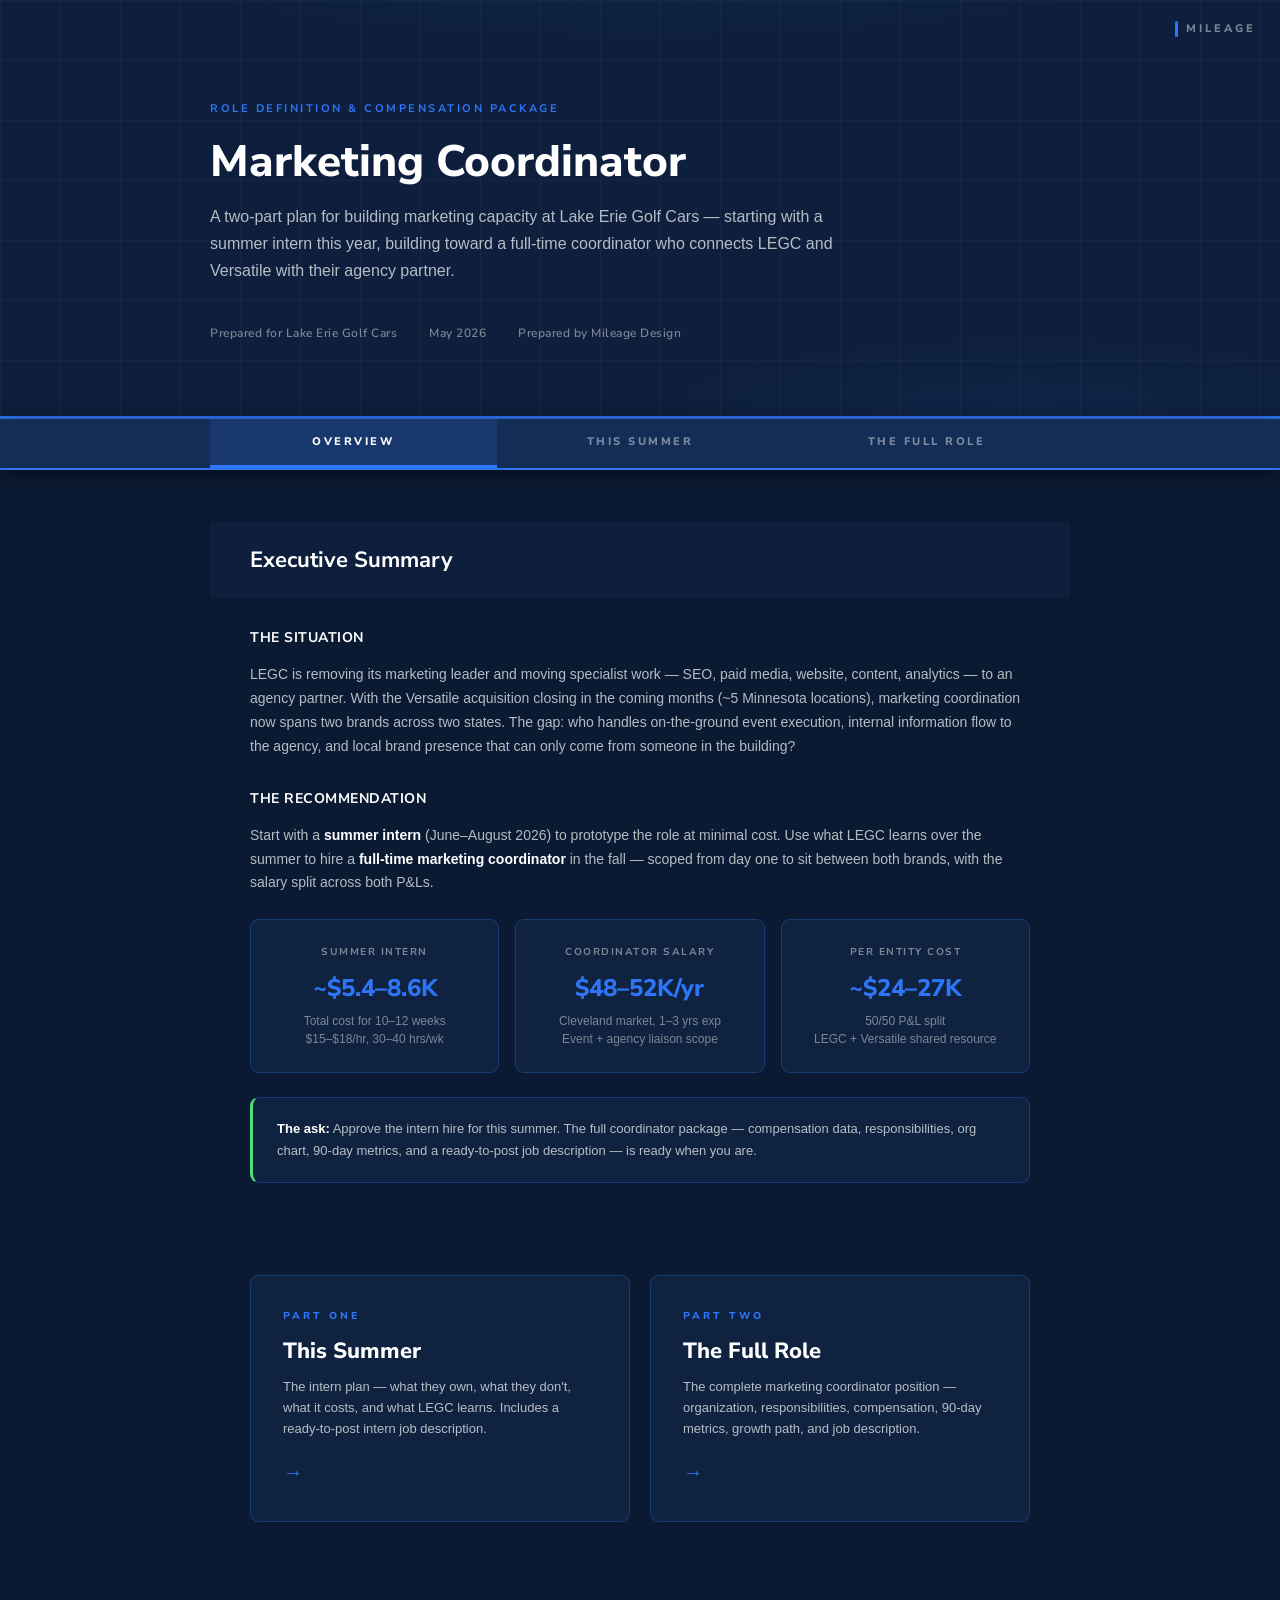
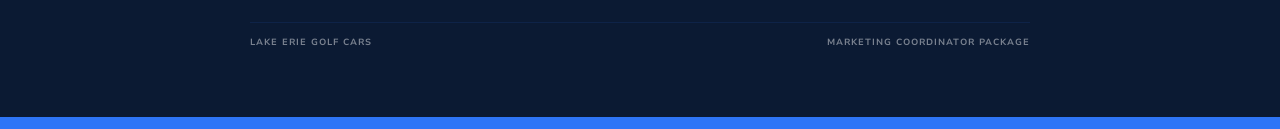
==== commit 7d3634cb: "Rebuild as three-page site with exec summary and intern JD" ====
--- a/index.html
+++ b/index.html
@@ -3,641 +3,9 @@
 <head>
 <meta charset="UTF-8">
 <meta name="viewport" content="width=device-width, initial-scale=1.0">
-<title>Marketing Coordinator Role Package — Lake Erie Golf Cars + Versatile</title>
+<title>Marketing Coordinator Package — Lake Erie Golf Cars</title>
 <link href="https://fonts.googleapis.com/css2?family=Nunito+Sans:wght@300;400;600;700;800&display=swap" rel="stylesheet">
-<style>
-  :root {
-    /* Surfaces (lightest to darkest) */
-    --dark-bg: #0B1A33;
-    --dark-surface: #0D1F3C;
-    --dark-card: #0F2340;
-    --dark-card-alt: #132D55;
-    --dark-elevated: #1A3566;
-
-    /* Brand */
-    --color-blue: #2E75F7;
-    --color-blue-glow: rgba(46,117,247,0.2);
-    --color-blue-border: rgba(46,117,247,0.3);
-    --color-blue-subtle: rgba(46,117,247,0.12);
-    --color-white: #FFFFFF;
-
-    /* Text on dark */
-    --text-primary: rgba(255,255,255,0.92);
-    --text-secondary: rgba(255,255,255,0.7);
-    --text-muted: rgba(255,255,255,0.45);
-    --text-faint: rgba(255,255,255,0.25);
-
-    /* Accent */
-    --color-green: #4ADE80;
-    --color-amber: #FBBF24;
-    --color-red: #F87171;
-
-    /* Typography */
-    --font-display: 'Nunito Sans', -apple-system, BlinkMacSystemFont, 'Segoe UI', sans-serif;
-    --font-body: -apple-system, BlinkMacSystemFont, 'Segoe UI', Roboto, sans-serif;
-  }
-
-  * { margin: 0; padding: 0; box-sizing: border-box; }
-
-  body {
-    font-family: var(--font-body);
-    color: var(--text-secondary);
-    background: var(--dark-bg);
-    line-height: 1.65;
-    -webkit-font-smoothing: antialiased;
-    -webkit-print-color-adjust: exact;
-    print-color-adjust: exact;
-  }
-
-  .page {
-    max-width: 860px;
-    margin: 0 auto;
-    padding: 0 40px;
-  }
-
-  /* Brand mark — top right */
-  .brand-mark {
-    position: fixed;
-    top: 20px;
-    right: 24px;
-    display: flex;
-    align-items: center;
-    gap: 8px;
-    z-index: 200;
-  }
-  .brand-mark-text {
-    font-family: var(--font-display);
-    font-size: 11px;
-    font-weight: 800;
-    letter-spacing: 3px;
-    color: var(--text-muted);
-    text-transform: uppercase;
-  }
-  .brand-mark-bar {
-    width: 3px;
-    height: 16px;
-    background: var(--color-blue);
-    border-radius: 2px;
-  }
-
-  /* Cover */
-  .cover {
-    background: var(--dark-surface);
-    padding: 100px 40px 72px;
-    border-bottom: 3px solid var(--color-blue);
-    position: relative;
-    overflow: hidden;
-  }
-  .cover-grid {
-    position: absolute;
-    inset: 0;
-    background-image:
-      linear-gradient(rgba(255,255,255,0.03) 1px, transparent 1px),
-      linear-gradient(90deg, rgba(255,255,255,0.03) 1px, transparent 1px);
-    background-size: 60px 60px;
-    pointer-events: none;
-  }
-  .cover-glow {
-    position: absolute;
-    inset: 0;
-    background:
-      radial-gradient(ellipse 80% 50% at 50% -20%, rgba(46,117,247,0.12) 0%, transparent 60%),
-      radial-gradient(ellipse 60% 40% at 80% 100%, rgba(46,117,247,0.06) 0%, transparent 50%);
-    pointer-events: none;
-  }
-  .cover .page { padding: 0; }
-  .cover-label {
-    font-family: var(--font-display);
-    font-size: 11px;
-    font-weight: 700;
-    letter-spacing: 2.5px;
-    text-transform: uppercase;
-    color: var(--color-blue);
-    margin-bottom: 20px;
-  }
-  .cover h1 {
-    font-family: var(--font-display);
-    font-size: 44px;
-    font-weight: 800;
-    line-height: 1.1;
-    color: var(--color-white);
-    margin-bottom: 16px;
-  }
-  .cover-sub {
-    font-size: 16px;
-    color: var(--text-secondary);
-    margin-bottom: 40px;
-    max-width: 640px;
-    line-height: 1.7;
-  }
-  .cover-meta {
-    display: flex;
-    gap: 32px;
-    font-size: 12px;
-    color: var(--text-muted);
-    font-family: var(--font-display);
-    font-weight: 600;
-    letter-spacing: 0.5px;
-  }
-
-  /* Sticky nav — single level */
-  html { scroll-behavior: smooth; }
-  .section-nav {
-    position: sticky;
-    top: 0;
-    z-index: 150;
-    background: var(--dark-card-alt);
-    border-bottom: 2px solid var(--color-blue);
-    box-shadow: 0 4px 20px rgba(0,0,0,0.5);
-  }
-  .section-nav-inner {
-    max-width: 860px;
-    margin: 0 auto;
-    display: flex;
-    padding: 0;
-  }
-  .section-nav a {
-    display: block;
-    flex: 1;
-    padding: 14px 24px;
-    text-decoration: none;
-    color: var(--text-muted);
-    font-family: var(--font-display);
-    font-size: 12px;
-    font-weight: 800;
-    letter-spacing: 2.5px;
-    text-transform: uppercase;
-    text-align: center;
-    border-bottom: 3px solid transparent;
-    transition: color 0.2s, border-color 0.2s, background 0.2s;
-  }
-  .section-nav a:hover { color: var(--color-white); background: rgba(46,117,247,0.08); }
-  .section-nav a.active {
-    color: var(--color-white);
-    background: rgba(46,117,247,0.15);
-    border-bottom-color: var(--color-blue);
-  }
-
-  /* Part divider */
-  .part-divider {
-    padding: 48px 0 12px;
-    scroll-margin-top: 56px;
-  }
-  .part-label {
-    font-family: var(--font-display);
-    font-size: 10px;
-    font-weight: 800;
-    letter-spacing: 3px;
-    text-transform: uppercase;
-    color: var(--color-blue);
-    margin-bottom: 8px;
-  }
-  .part-title {
-    font-family: var(--font-display);
-    font-size: 28px;
-    font-weight: 800;
-    color: var(--color-white);
-    margin-bottom: 8px;
-    line-height: 1.2;
-  }
-  .part-desc {
-    font-size: 14px;
-    color: var(--text-secondary);
-    max-width: 640px;
-    line-height: 1.7;
-  }
-  .part-divider-line {
-    width: 48px;
-    height: 3px;
-    background: var(--color-blue);
-    border-radius: 2px;
-    margin-top: 20px;
-  }
-
-  /* Sections */
-  section {
-    padding: 52px 0;
-    border-bottom: 1px solid rgba(46,117,247,0.1);
-    scroll-margin-top: 56px;
-  }
-  section:last-child { border-bottom: none; }
-
-  .section-header {
-    background: var(--dark-surface);
-    margin: 0 -40px;
-    padding: 20px 40px;
-    margin-bottom: 28px;
-    display: flex;
-    align-items: baseline;
-    gap: 16px;
-  }
-  .section-num {
-    font-family: var(--font-display);
-    font-size: 32px;
-    font-weight: 700;
-    color: var(--color-blue);
-  }
-  .section-title {
-    font-family: var(--font-display);
-    font-size: 22px;
-    font-weight: 700;
-    color: var(--color-white);
-  }
-
-  h3 {
-    font-family: var(--font-display);
-    font-size: 14px;
-    font-weight: 700;
-    color: var(--color-white);
-    margin: 28px 0 14px;
-    text-transform: uppercase;
-    letter-spacing: 0.5px;
-  }
-
-  p {
-    color: var(--text-secondary);
-    margin-bottom: 16px;
-    font-size: 14px;
-    line-height: 1.7;
-  }
-
-  /* Cards */
-  .card {
-    background: var(--dark-card);
-    border: 1px solid var(--color-blue-border);
-    border-radius: 9px;
-    padding: 20px 24px;
-    margin: 20px 0;
-  }
-  .card-highlight {
-    border-left: 3px solid var(--color-blue);
-  }
-  .card-green {
-    border-left: 3px solid var(--color-green);
-  }
-  .card-amber {
-    border-left: 3px solid var(--color-amber);
-  }
-  .card p { margin-bottom: 0; font-size: 13px; }
-  .card strong { color: var(--color-white); }
-  .card-label {
-    font-family: var(--font-display);
-    font-size: 11px;
-    font-weight: 700;
-    letter-spacing: 1.5px;
-    text-transform: uppercase;
-    color: var(--color-blue);
-    margin-bottom: 8px;
-  }
-
-  /* Lists */
-  ul, ol {
-    padding-left: 20px;
-    margin-bottom: 16px;
-    list-style: none;
-  }
-  li {
-    font-size: 14px;
-    color: var(--text-secondary);
-    margin-bottom: 10px;
-    line-height: 1.6;
-    position: relative;
-    padding-left: 14px;
-  }
-  li::before {
-    content: '';
-    position: absolute;
-    left: 0;
-    top: 9px;
-    width: 5px;
-    height: 5px;
-    background: var(--color-blue);
-    border-radius: 50%;
-  }
-  li strong { color: var(--color-white); }
-
-  /* Tables */
-  table {
-    width: 100%;
-    border-collapse: separate;
-    border-spacing: 0;
-    margin: 20px 0;
-    font-size: 13px;
-    border-radius: 9px;
-    overflow: hidden;
-  }
-  th {
-    text-align: left;
-    padding: 12px 16px;
-    background: var(--dark-card-alt);
-    color: var(--text-secondary);
-    font-family: var(--font-display);
-    font-weight: 700;
-    font-size: 10px;
-    letter-spacing: 1px;
-    text-transform: uppercase;
-  }
-  td {
-    padding: 12px 16px;
-    background: var(--dark-card);
-    border-bottom: 1px solid rgba(46,117,247,0.1);
-    color: var(--text-secondary);
-    font-size: 13px;
-  }
-  td strong { color: var(--text-primary); }
-
-  /* Responsibility grid */
-  .resp-grid {
-    display: grid;
-    grid-template-columns: 1fr 1fr;
-    gap: 16px;
-    margin: 24px 0;
-  }
-  .resp-card {
-    background: var(--dark-card);
-    border: 1px solid var(--color-blue-border);
-    border-radius: 9px;
-    padding: 24px;
-  }
-  .resp-card h4 {
-    font-family: var(--font-display);
-    font-size: 13px;
-    font-weight: 700;
-    color: var(--color-white);
-    margin-bottom: 4px;
-  }
-  .resp-card .pct {
-    font-family: var(--font-display);
-    font-size: 28px;
-    font-weight: 800;
-    color: var(--color-blue);
-    margin-bottom: 4px;
-  }
-  .resp-card .season-note {
-    font-size: 11px;
-    color: var(--text-muted);
-    font-style: italic;
-    margin-bottom: 14px;
-  }
-  .resp-card ul { padding-left: 0; margin-bottom: 0; }
-  .resp-card li { font-size: 12px; margin-bottom: 6px; padding-left: 14px; }
-  .resp-card li::before { top: 7px; width: 4px; height: 4px; }
-
-  /* Comparison grid */
-  .comp-grid {
-    display: grid;
-    grid-template-columns: 1fr 1fr 1fr;
-    gap: 16px;
-    margin: 24px 0;
-  }
-  .comp-card {
-    background: var(--dark-card);
-    border: 1px solid var(--color-blue-border);
-    border-radius: 9px;
-    padding: 24px;
-    text-align: center;
-  }
-  .comp-card.recommended {
-    border-color: var(--color-green);
-    background: rgba(74,222,128,0.06);
-  }
-  .comp-card .label {
-    font-family: var(--font-display);
-    font-size: 10px;
-    font-weight: 700;
-    letter-spacing: 1.5px;
-    text-transform: uppercase;
-    color: var(--text-muted);
-    margin-bottom: 8px;
-  }
-  .comp-card.recommended .label { color: var(--color-green); }
-  .comp-card .amount {
-    font-family: var(--font-display);
-    font-size: 28px;
-    font-weight: 800;
-    color: var(--color-blue);
-    margin-bottom: 4px;
-  }
-  .comp-card.recommended .amount { color: var(--color-green); }
-  .comp-card .detail {
-    font-size: 12px;
-    color: var(--text-muted);
-    line-height: 1.5;
-  }
-
-  /* P&L split */
-  .split-grid {
-    display: grid;
-    grid-template-columns: 1fr 1fr;
-    gap: 16px;
-    margin: 20px 0;
-  }
-  .split-card {
-    background: var(--dark-card);
-    border: 1px solid var(--color-blue-border);
-    border-radius: 9px;
-    padding: 24px;
-    text-align: center;
-  }
-  .split-card .entity-name {
-    font-family: var(--font-display);
-    font-size: 10px;
-    font-weight: 700;
-    letter-spacing: 1.5px;
-    text-transform: uppercase;
-    color: var(--text-muted);
-    margin-bottom: 8px;
-  }
-  .split-card .split-amount {
-    font-family: var(--font-display);
-    font-size: 24px;
-    font-weight: 800;
-    color: var(--color-blue);
-    margin-bottom: 4px;
-  }
-  .split-card .split-detail {
-    font-size: 12px;
-    color: var(--text-muted);
-    line-height: 1.5;
-  }
-
-  /* KPI grid */
-  .kpi-grid {
-    display: grid;
-    grid-template-columns: 1fr 1fr 1fr;
-    gap: 16px;
-    margin: 24px 0;
-  }
-  .kpi-card {
-    background: var(--dark-card);
-    border: 1px solid var(--color-blue-border);
-    border-radius: 9px;
-    padding: 20px;
-    text-align: center;
-  }
-  .kpi-card .kpi-label {
-    font-family: var(--font-display);
-    font-size: 10px;
-    font-weight: 700;
-    letter-spacing: 1.5px;
-    text-transform: uppercase;
-    color: var(--text-muted);
-    margin-bottom: 6px;
-  }
-  .kpi-card .kpi-target {
-    font-family: var(--font-display);
-    font-size: 24px;
-    font-weight: 800;
-    color: var(--color-blue);
-    margin-bottom: 4px;
-  }
-  .kpi-card .kpi-detail {
-    font-size: 11px;
-    color: var(--text-muted);
-  }
-
-  /* Org chart */
-  .org-chart {
-    display: flex;
-    flex-direction: column;
-    align-items: center;
-    gap: 0;
-    margin: 32px 0;
-  }
-  .org-node {
-    background: var(--dark-card);
-    border: 1px solid var(--color-blue-border);
-    border-radius: 9px;
-    padding: 14px 24px;
-    text-align: center;
-    min-width: 200px;
-  }
-  .org-node.highlight {
-    background: rgba(74,222,128,0.06);
-    border: 2px solid var(--color-green);
-  }
-  .org-node .title {
-    font-family: var(--font-display);
-    font-size: 13px;
-    font-weight: 700;
-    color: var(--color-white);
-  }
-  .org-node .name {
-    font-size: 11px;
-    color: var(--text-muted);
-  }
-  .org-connector {
-    width: 2px;
-    height: 20px;
-    background: var(--color-blue-border);
-  }
-
-  /* Growth path */
-  .growth-path {
-    display: flex;
-    align-items: center;
-    gap: 0;
-    margin: 24px 0;
-    justify-content: center;
-  }
-  .growth-step {
-    background: var(--dark-card);
-    border: 1px solid var(--color-blue-border);
-    border-radius: 9px;
-    padding: 16px 20px;
-    text-align: center;
-    min-width: 160px;
-  }
-  .growth-step.current {
-    background: rgba(74,222,128,0.06);
-    border-color: var(--color-green);
-  }
-  .growth-step .step-title {
-    font-family: var(--font-display);
-    font-size: 13px;
-    font-weight: 700;
-    color: var(--color-white);
-  }
-  .growth-step .step-detail {
-    font-size: 11px;
-    color: var(--text-muted);
-  }
-  .growth-arrow {
-    font-size: 20px;
-    color: var(--text-faint);
-    padding: 0 8px;
-  }
-
-  /* JD block */
-  .jd-block {
-    background: var(--dark-card);
-    border: 1px solid var(--color-blue-border);
-    border-radius: 9px;
-    padding: 32px;
-    margin: 24px 0;
-  }
-  .jd-block h4 {
-    font-family: var(--font-display);
-    font-size: 12px;
-    font-weight: 700;
-    color: var(--color-blue);
-    letter-spacing: 1px;
-    text-transform: uppercase;
-    margin-bottom: 14px;
-    padding-bottom: 10px;
-    border-bottom: 1px solid rgba(46,117,247,0.1);
-  }
-  .jd-block p { font-size: 13px; }
-  .jd-block li { font-size: 13px; margin-bottom: 6px; }
-
-  /* Decision tiers */
-  .tier-green td:first-child { color: var(--color-green); font-weight: 600; }
-  .tier-amber td:first-child { color: var(--color-amber); font-weight: 600; }
-  .tier-red td:first-child { color: var(--color-red); font-weight: 600; }
-
-  /* Footer */
-  .footer {
-    padding: 40px 0;
-    text-align: center;
-  }
-  .footer-bar {
-    display: flex;
-    justify-content: space-between;
-    align-items: center;
-    padding: 12px 0;
-    border-top: 1px solid rgba(46,117,247,0.1);
-    margin-bottom: 16px;
-  }
-  .footer-bar span {
-    font-family: var(--font-display);
-    font-size: 9px;
-    font-weight: 700;
-    color: var(--text-muted);
-    text-transform: uppercase;
-    letter-spacing: 1px;
-  }
-  .footer-strip {
-    height: 12px;
-    background: var(--color-blue);
-    margin: 0 -40px;
-  }
-
-  /* Responsive */
-  @media (max-width: 700px) {
-    .resp-grid, .comp-grid, .kpi-grid, .split-grid { grid-template-columns: 1fr; }
-    .cover h1 { font-size: 32px; }
-    .cover-meta { flex-direction: column; gap: 8px; }
-    .growth-path { flex-direction: column; }
-    .growth-arrow { transform: rotate(90deg); }
-    .section-header { flex-direction: column; gap: 4px; }
-  }
-
-  @media print {
-    .brand-mark { position: absolute; }
-    .resp-grid, .comp-grid, .kpi-grid, .split-grid { break-inside: avoid; }
-    section { break-inside: avoid; }
-  }
-</style>
+<link rel="stylesheet" href="style.css">
 </head>
 <body>
 
@@ -663,700 +31,70 @@
   </div>
 </div>
 
-<!-- Sticky nav -->
-<nav class="section-nav" id="sectionNav">
+<!-- Nav -->
+<nav class="section-nav">
   <div class="section-nav-inner">
-    <a href="#part1" data-part="1">This Summer</a>
-    <a href="#part2" data-part="2">The Full Role</a>
+    <a href="index.html" class="active">Overview</a>
+    <a href="intern.html">This Summer</a>
+    <a href="coordinator.html">The Full Role</a>
   </div>
 </nav>
 
 <div class="page">
 
-<!-- Framing -->
-<div style="padding: 40px 0 0; font-size: 14px; color: var(--text-secondary); line-height: 1.7; max-width: 640px;">
-  <p>This package is in two parts. <strong style="color: var(--color-white);">Part one</strong> is the immediate opportunity — a summer intern who gives LEGC a working prototype of the marketing coordinator role at minimal cost. <strong style="color: var(--color-white);">Part two</strong> is the full roadmap — the coordinator position itself, fully scoped with compensation, responsibilities, and a ready-to-post job description.</p>
-</div>
-
-<!-- Part 1 -->
-<div class="part-divider" id="part1">
-  <div class="part-label">Part One</div>
-  <div class="part-title">This Summer</div>
-  <div class="part-desc">A low-cost test run that gives LEGC real data on what the full-time role requires.</div>
-  <div class="part-divider-line"></div>
-</div>
-
-<!-- 01. Why This Role -->
-<section id="s01">
+<!-- Executive Summary -->
+<section>
   <div class="section-header">
-    <span class="section-num">01</span>
-    <span class="section-title">Why This Role Exists</span>
-  </div>
-  <p>With an agency partner handling the full marketing stack — SEO, paid media, website, content, social, reporting — the internal need shifts from a marketing leader who builds strategy to a coordinator who executes locally and keeps the machine fed.</p>
-  <p>This person owns three things the agency cannot own from the outside:</p>
-  <ul>
-    <li><strong>On-the-ground event execution</strong> — booth setup, golf course demos, trade shows, community sponsorships, showroom events</li>
-    <li><strong>Internal information flow</strong> — getting inventory updates, promotions, seasonal priorities, photos, and approvals from sales and service to the agency on time</li>
-    <li><strong>Brand presence at the local level</strong> — the day-to-day social posts, Google review responses, and community engagement that require someone in the building</li>
-  </ul>
-
-  <div class="card card-highlight">
-    <div class="card-label">Dual-Brand Scope — LEGC + Versatile</div>
-    <p>With the Versatile acquisition closing in the coming months (~5 locations in Minnesota), this role is scoped from day one to sit between both brands. The coordinator is Ohio-based — on-the-ground event execution and showroom presence are LEGC. Versatile scope is remote: agency liaison, brand consistency, content coordination, and operational intelligence sharing. One coordinator gives the agency a single internal point of contact across both businesses. The salary is split across both P&amp;Ls, making this a shared resource rather than a single-brand overhead line.</p>
-  </div>
-</section>
-
-<!-- 02. Start With an Intern -->
-<section id="s02">
-  <div class="section-header">
-    <span class="section-num">02</span>
-    <span class="section-title">Start With an Intern This Summer</span>
-  </div>
-  <p>Before committing to a full-time coordinator hire, there's a natural half-step: bring on a marketing intern for the summer. A college student home for break — someone studying marketing, communications, or business — can take on the highest-volume, lowest-risk parts of this role immediately and give LEGC a working prototype of what the coordinator position looks like in practice.</p>
-
-  <h3>What the Intern Owns</h3>
-  <ul>
-    <li><strong>Social media content capture and posting</strong> — daily photos/video from the showroom, deliveries, and service shop. Post to Facebook and Instagram with brand-consistent captions.</li>
-    <li><strong>Google review responses</strong> — reply to reviews within 24 hours using approved templates and tone guidelines</li>
-    <li><strong>Event support</strong> — assist with booth setup, on-site presence, lead capture, photo documentation, and post-event follow-up at golf course demos and community events</li>
-    <li><strong>Asset organization</strong> — catalog the existing photo/video library, identify gaps, and build an organized asset folder the agency can pull from</li>
-    <li><strong>Agency communication support</strong> — help relay basic information (inventory updates, product photos, spec sheets) to the agency on a defined schedule</li>
-  </ul>
-
-  <h3>What the Intern Does Not Own</h3>
-  <ul>
-    <li style="color: var(--text-muted);">Independent event planning or vendor negotiations</li>
-    <li style="color: var(--text-muted);">Budget decisions of any size — all spend goes through VP Ops</li>
-    <li style="color: var(--text-muted);">Agency strategy calls or creative direction</li>
-    <li style="color: var(--text-muted);">Brand messaging decisions or sponsorship commitments</li>
-    <li style="color: var(--text-muted);">Versatile coordination — intern scope is LEGC Ohio only</li>
-  </ul>
-
-  <h3>Intern Compensation</h3>
-  <div class="card card-highlight">
-    <p><strong>$15–$18/hour, 30–40 hours/week, 10–12 weeks (June–August).</strong> Total cost: approximately $5,400–$8,640 for the summer. No benefits required. This is a fraction of the coordinator salary and gives LEGC real data on what kind of person they need for the full-time role — plus a summer's worth of content, organized assets, and event presence they wouldn't otherwise have.</p>
+    <span class="section-title">Executive Summary</span>
   </div>
 
-  <h3>What LEGC Learns</h3>
-  <p>The intern isn't just cheap labor — they're a test run. By the end of summer, LEGC will know:</p>
-  <ul>
-    <li>How much time social media and review responses actually take per week</li>
-    <li>What the agency actually needs from an internal contact (and what falls through the cracks without one)</li>
-    <li>Whether the event workload justifies a dedicated person or can be absorbed into existing roles</li>
-    <li>What skills to prioritize in the full-time coordinator hire — informed by real experience, not guesswork</li>
-  </ul>
+  <h3>The Situation</h3>
+  <p>LEGC is removing its marketing leader and moving specialist work — SEO, paid media, website, content, analytics — to an agency partner. With the Versatile acquisition closing in the coming months (~5 Minnesota locations), marketing coordination now spans two brands across two states. The gap: who handles on-the-ground event execution, internal information flow to the agency, and local brand presence that can only come from someone in the building?</p>
 
-  <div class="card card-green">
-    <p><strong>Best case:</strong> the intern is strong enough to convert into the full-time coordinator role after graduation. You've already trained them, they know the business, and the agency relationship is already established. <strong>Either way:</strong> LEGC enters the coordinator hiring process in the fall with a much clearer picture of what the role actually requires day-to-day.</p>
-  </div>
-</section>
+  <h3>The Recommendation</h3>
+  <p>Start with a <strong style="color:var(--color-white);">summer intern</strong> (June&ndash;August 2026) to prototype the role at minimal cost. Use what LEGC learns over the summer to hire a <strong style="color:var(--color-white);">full-time marketing coordinator</strong> in the fall — scoped from day one to sit between both brands, with the salary split across both P&amp;Ls.</p>
 
-<!-- Part 2 -->
-<div class="part-divider" id="part2">
-  <div class="part-label">Part Two</div>
-  <div class="part-title">The Full Role</div>
-  <div class="part-desc">The complete marketing coordinator position — organization, responsibilities, compensation, and a ready-to-post job description.</div>
-  <div class="part-divider-line"></div>
-</div>
-
-<!-- 03. Where It Fits -->
-<section id="s03">
-  <div class="section-header">
-    <span class="section-num">03</span>
-    <span class="section-title">Where It Fits</span>
-  </div>
-  <p>This is a coordinator-level position. It reports to operations leadership internally and partners directly with the agency account team externally. It does not replace the strategic marketing function — that lives with the agency. It replaces the operational marketing function — the execution, coordination, and local presence.</p>
-
-  <div class="org-chart">
-    <div class="org-node">
-      <div class="title">Owners</div>
-      <div class="name">Dan Connor &amp; Nick Reif</div>
+  <div class="exec-grid">
+    <div class="exec-card">
+      <div class="exec-label">Summer Intern</div>
+      <div class="exec-amount">~$5.4&ndash;8.6K</div>
+      <div class="exec-detail">Total cost for 10&ndash;12 weeks<br>$15&ndash;$18/hr, 30&ndash;40 hrs/wk</div>
     </div>
-    <div class="org-connector"></div>
-    <div class="org-node">
-      <div class="title">VP Operations / GM</div>
-      <div class="name">James Powell / Frank Cisterino</div>
+    <div class="exec-card">
+      <div class="exec-label">Coordinator Salary</div>
+      <div class="exec-amount">$48&ndash;52K/yr</div>
+      <div class="exec-detail">Cleveland market, 1&ndash;3 yrs exp<br>Event + agency liaison scope</div>
     </div>
-    <div class="org-connector"></div>
-    <div class="org-node highlight">
-      <div class="title">Marketing Coordinator</div>
-      <div class="name">New Hire — Shared LEGC + Versatile</div>
-    </div>
-    <div class="org-connector"></div>
-    <div style="display:flex; gap:16px; justify-content:center; flex-wrap:wrap;">
-      <div class="org-node" style="min-width:140px;">
-        <div class="title">Agency Partner</div>
-        <div class="name">Outsourced Marketing</div>
-      </div>
-      <div class="org-node" style="min-width:140px;">
-        <div class="title">LEGC — Ohio</div>
-        <div class="name">Warrensville Heights &amp; Canfield</div>
-      </div>
-      <div class="org-node" style="min-width:140px;">
-        <div class="title">Versatile — Minnesota</div>
-        <div class="name">~5 Locations (Remote Scope)</div>
-      </div>
+    <div class="exec-card">
+      <div class="exec-label">Per Entity Cost</div>
+      <div class="exec-amount">~$24&ndash;27K</div>
+      <div class="exec-detail">50/50 P&amp;L split<br>LEGC + Versatile shared resource</div>
     </div>
   </div>
 
   <div class="card card-green">
-    <p><strong>Key distinction:</strong> This person does not need to know how to run Google Ads, write SEO content, or build a website. They need to know how to get the agency what it needs, manage a calendar, run an event, and keep both brands looking sharp in the community.</p>
+    <p><strong>The ask:</strong> Approve the intern hire for this summer. The full coordinator package — compensation data, responsibilities, org chart, 90-day metrics, and a ready-to-post job description — is ready when you are.</p>
   </div>
 </section>
 
-<!-- 04. Responsibilities -->
-<section id="s04">
-  <div class="section-header">
-    <span class="section-num">04</span>
-    <span class="section-title">Roles &amp; Responsibilities</span>
+</div>
+
+<!-- Page cards -->
+<div class="page">
+  <div class="page-cards">
+    <a href="intern.html" class="page-card">
+      <div class="page-card-label">Part One</div>
+      <div class="page-card-title">This Summer</div>
+      <div class="page-card-desc">The intern plan — what they own, what they don't, what it costs, and what LEGC learns. Includes a ready-to-post intern job description.</div>
+      <div class="page-card-arrow">&rarr;</div>
+    </a>
+    <a href="coordinator.html" class="page-card">
+      <div class="page-card-label">Part Two</div>
+      <div class="page-card-title">The Full Role</div>
+      <div class="page-card-desc">The complete marketing coordinator position — organization, responsibilities, compensation, 90-day metrics, growth path, and job description.</div>
+      <div class="page-card-arrow">&rarr;</div>
+    </a>
   </div>
-  <p>Time allocation across four core areas. Percentages shift seasonally — event season (April–October) pushes Events &amp; Community to ~45% at the expense of Brand &amp; Social and Internal Coordination. Off-season (November–March) reverses this, with more time for asset organization, planning, and agency prep work.</p>
-
-  <div class="resp-grid">
-    <div class="resp-card">
-      <h4>Agency Liaison</h4>
-      <div class="pct">~30%</div>
-      <div class="season-note">Steady year-round</div>
-      <ul>
-        <li>Primary internal contact for the agency across both brands</li>
-        <li>Relay promotions, seasonal priorities, and inventory updates to the agency</li>
-        <li>Review and route agency deliverables for internal approval</li>
-        <li>Share product photos, spec sheets, and brand assets as needed</li>
-        <li>Attend monthly strategy calls and relay action items internally</li>
-        <li>Manage content approval timelines so nothing bottlenecks</li>
-        <li>Flag brand-specific differences to ensure correct assets reach the agency per brand</li>
-      </ul>
-    </div>
-    <div class="resp-card">
-      <h4>Events &amp; Community</h4>
-      <div class="pct">~35%</div>
-      <div class="season-note">Peaks to ~45% Apr–Oct</div>
-      <ul>
-        <li>Plan and coordinate golf course demos, trade shows, and community events</li>
-        <li>Manage event logistics: venue, booth, materials, staffing, catering, signage</li>
-        <li>Execute on-site event presence at LEGC's Ohio locations and regional venues</li>
-        <li>Coordinate with golf course partners (100+ relationships in Ohio)</li>
-        <li>Track event ROI: leads captured, follow-up completion, sales attributed</li>
-        <li>Manage event calendar and annual event budget</li>
-        <li>Post-event follow-up: lead handoff to sales, thank-you communications</li>
-      </ul>
-    </div>
-    <div class="resp-card">
-      <h4>Brand &amp; Social Presence</h4>
-      <div class="pct">~20%</div>
-      <div class="season-note">Rises to ~25% Nov–Mar</div>
-      <ul>
-        <li>Day-to-day social media posting (Facebook, Instagram) — real-time content from showroom, events, deliveries</li>
-        <li>Respond to Google reviews and social comments for both brands</li>
-        <li>Capture and organize photos/video from the floor for agency use</li>
-        <li>Maintain brand consistency — separate identities for LEGC and Versatile</li>
-        <li>Coordinate local sponsorships and chamber activities</li>
-      </ul>
-    </div>
-    <div class="resp-card">
-      <h4>Internal Coordination</h4>
-      <div class="pct">~15%</div>
-      <div class="season-note">Rises to ~20% Nov–Mar</div>
-      <ul>
-        <li>Gather input from sales, service, and parts for marketing initiatives</li>
-        <li>Communicate marketing plans and campaign launches to internal teams</li>
-        <li>Track promotional materials inventory (brochures, signage, swag) per brand</li>
-        <li>Coordinate across LEGC's Ohio locations and remotely with Versatile's Minnesota operations</li>
-        <li>Maintain marketing asset library (photos, videos, logos, spec sheets)</li>
-      </ul>
-    </div>
-  </div>
-</section>
-
-<!-- 05. Operating Rhythm -->
-<section id="s05">
-  <div class="section-header">
-    <span class="section-num">05</span>
-    <span class="section-title">Operating Rhythm &amp; Agency SLAs</span>
-  </div>
-  <p>Clear cadence and response expectations between the coordinator, internal leadership, and the agency account team. These keep the marketing engine running without either side waiting on the other.</p>
-
-  <table>
-    <thead>
-      <tr>
-        <th>Cadence</th>
-        <th>Activity</th>
-        <th>Participants</th>
-      </tr>
-    </thead>
-    <tbody>
-      <tr>
-        <td><strong>Daily</strong></td>
-        <td>Social media posting (1–2 posts per brand); Google review responses within 24 hours</td>
-        <td>Coordinator</td>
-      </tr>
-      <tr>
-        <td><strong>3–4 Day SLA</strong></td>
-        <td>Agency content/creative review turnaround — coordinator routes internally and returns feedback within 3–4 business days</td>
-        <td>Coordinator + Internal Approvers</td>
-      </tr>
-      <tr>
-        <td><strong>Weekly</strong></td>
-        <td>15-min check-in with agency account lead (Slack or call) — open items, upcoming needs, blockers</td>
-        <td>Coordinator + Agency</td>
-      </tr>
-      <tr>
-        <td><strong>Monthly</strong></td>
-        <td>Strategy call: performance review, next month priorities, event calendar sync, content calendar approval</td>
-        <td>Coordinator + Agency + VP Ops/GM</td>
-      </tr>
-      <tr>
-        <td><strong>Quarterly</strong></td>
-        <td>Business review: results against KPIs, budget review, strategic adjustments, next quarter event plan</td>
-        <td>Coordinator + Agency + Leadership</td>
-      </tr>
-      <tr>
-        <td><strong>Annually</strong></td>
-        <td>Marketing plan and budget approval for the following year; event calendar finalized</td>
-        <td>Full Team</td>
-      </tr>
-    </tbody>
-  </table>
-
-
-</section>
-
-<!-- 06. Decision Authority -->
-<section id="s06">
-  <div class="section-header">
-    <span class="section-num">06</span>
-    <span class="section-title">Decision Authority &amp; Budget Tiers</span>
-  </div>
-  <p>The coordinator needs defined authority to keep things moving without bottlenecking on approvals for routine decisions.</p>
-
-  <table>
-    <thead>
-      <tr>
-        <th>Tier</th>
-        <th>Authority</th>
-        <th>Examples</th>
-      </tr>
-    </thead>
-    <tbody>
-      <tr class="tier-green">
-        <td>Green — Autonomous</td>
-        <td>Coordinator decides, no approval needed</td>
-        <td>Social media posts, review responses, routine event logistics, photo/video capture, asset sharing with agency, routine content approvals</td>
-      </tr>
-      <tr class="tier-amber">
-        <td>Amber — Inform</td>
-        <td>Coordinator decides, notifies VP Ops same day</td>
-        <td>Mid-range event spend, vendor selections for existing events, promotional material reorders, scheduling changes</td>
-      </tr>
-      <tr class="tier-red">
-        <td>Red — Approve</td>
-        <td>Requires VP Ops sign-off before proceeding</td>
-        <td>Significant event spend, new event commitments, sponsorship agreements, brand messaging changes, agency scope discussions, any spend outside the approved annual budget</td>
-      </tr>
-    </tbody>
-  </table>
-
-  <h3>Annual Event Budget</h3>
-  <p>Recommend establishing a fixed annual event budget that the coordinator manages within the Green and Amber tiers above. This gives them the room to execute without death-by-approval on every booth fee, while keeping significant commitments in leadership's hands.</p>
-</section>
-
-<!-- 07. Qualifications -->
-<section id="s07">
-  <div class="section-header">
-    <span class="section-num">07</span>
-    <span class="section-title">Qualifications</span>
-  </div>
-
-  <h3>Required</h3>
-  <ul>
-    <li><strong>1–3 years</strong> in marketing coordination, event coordination, or a similar operational marketing role</li>
-    <li><strong>Event planning experience</strong> — trade shows, demos, community events, or similar</li>
-    <li><strong>Strong organizational skills</strong> — managing calendars, deadlines, vendor relationships, and multiple projects simultaneously</li>
-    <li><strong>Comfortable working with external agencies</strong> — routing feedback, managing approvals, keeping timelines on track</li>
-    <li><strong>Social media fluency</strong> — ability to post real-time content, respond to community engagement, and maintain a consistent brand voice</li>
-    <li><strong>Reliable transportation and willingness to travel</strong> — regular travel between LEGC's two Ohio locations (Warrensville Heights and Canfield, ~70 miles apart) and to event venues throughout Northeast Ohio. Occasional travel to Versatile's Minnesota locations as needed. Mileage reimbursement provided (see compensation).</li>
-    <li><strong>Willingness to work occasional evenings and weekends</strong> for events, particularly April through October</li>
-  </ul>
-
-  <h3>Preferred</h3>
-  <ul>
-    <li>Experience in automotive, powersports, dealership, or recreational vehicle industries</li>
-    <li>Familiarity with basic marketing analytics (reading a Google Analytics report, understanding ad performance numbers the agency sends over)</li>
-    <li>Photography/video capture skills (iPhone-level is fine — not production)</li>
-    <li>Experience managing marketing budgets or event budgets</li>
-    <li>Bachelor's degree in marketing, communications, or business (practical experience weighted equally)</li>
-    <li>Multi-location or multi-brand experience</li>
-  </ul>
-
-  <h3>Not Required</h3>
-  <p style="color: var(--text-muted); font-size: 13px;">The following are handled by the agency and should not be part of the hiring criteria:</p>
-  <ul>
-    <li style="color: var(--text-muted);">SEO, SEM, or paid media management</li>
-    <li style="color: var(--text-muted);">Website development or CMS management</li>
-    <li style="color: var(--text-muted);">Graphic design or ad creative production</li>
-    <li style="color: var(--text-muted);">Marketing strategy development</li>
-    <li style="color: var(--text-muted);">Analytics or reporting infrastructure</li>
-  </ul>
-</section>
-
-<!-- 08. Market Data -->
-<section id="s08">
-  <div class="section-header">
-    <span class="section-num">08</span>
-    <span class="section-title">Market Compensation Data</span>
-  </div>
-  <p>Salary data compiled from six sources for the Cleveland / Northeast Ohio market, specific to marketing coordinator roles. The event-heavy, multi-brand, agency-liaison, multi-location scope of this role positions it above a standard marketing coordinator.</p>
-
-  <table>
-    <thead>
-      <tr>
-        <th>Source</th>
-        <th>Low</th>
-        <th>Median / Avg</th>
-        <th>High</th>
-      </tr>
-    </thead>
-    <tbody>
-      <tr>
-        <td>ZipRecruiter (Cleveland)</td>
-        <td>$27,155</td>
-        <td>$50,037</td>
-        <td>$65,948</td>
-      </tr>
-      <tr>
-        <td>PayScale (Cleveland)</td>
-        <td>—</td>
-        <td>$48,378</td>
-        <td>—</td>
-      </tr>
-      <tr>
-        <td>Indeed (Cleveland)</td>
-        <td>—</td>
-        <td>$57,177</td>
-        <td>—</td>
-      </tr>
-      <tr>
-        <td>Glassdoor (Cleveland)</td>
-        <td>$32,344</td>
-        <td>$44,222</td>
-        <td>$60,463</td>
-      </tr>
-      <tr>
-        <td>Indeed (Ohio statewide)</td>
-        <td>—</td>
-        <td>$48,723</td>
-        <td>—</td>
-      </tr>
-      <tr>
-        <td>PayScale (National)</td>
-        <td>$40,442</td>
-        <td>$52,845</td>
-        <td>$68,317</td>
-      </tr>
-    </tbody>
-  </table>
-
-  <p style="font-size: 12px; color: var(--text-muted);">Event coordinator overlay for Cleveland: ZipRecruiter reports $18.65–$26.83/hr (25th–75th percentile), averaging ~$49,358/yr. PayScale national event coordinator median: $46,685. Multi-brand premium and agency-liaison scope add 5–10% to standard coordinator benchmarks.</p>
-
-  <h3>Comparable Postings in Market</h3>
-  <table>
-    <thead>
-      <tr>
-        <th>Role / Company</th>
-        <th>Location</th>
-        <th>Salary</th>
-      </tr>
-    </thead>
-    <tbody>
-      <tr>
-        <td>Automotive Marketing Coordinator — Dealership (Wizehire)</td>
-        <td>Strongsville, OH</td>
-        <td>~$45,000</td>
-      </tr>
-      <tr>
-        <td>Event &amp; Social Media Coordinator — Harley-Davidson Dealerships</td>
-        <td>Cleveland, OH</td>
-        <td>$37,400–$41,600</td>
-      </tr>
-      <tr>
-        <td>Marketing &amp; Events Coordinator — JobTread Software</td>
-        <td>Dallas, TX</td>
-        <td>$45,000–$55,000 est.</td>
-      </tr>
-      <tr>
-        <td>Digital Marketing &amp; Events Coordinator — ResourceWise (6-brand parent)</td>
-        <td>Remote</td>
-        <td>Commensurate</td>
-      </tr>
-      <tr>
-        <td>Marketing Coordinator — Powersports (V20 Recruiting)</td>
-        <td>National</td>
-        <td>$38,000–$75,000</td>
-      </tr>
-      <tr>
-        <td>Junior Event Marketing Coordinator — Ohio Dealership</td>
-        <td>Ohio</td>
-        <td>~$52,000</td>
-      </tr>
-    </tbody>
-  </table>
-</section>
-
-<!-- 09. Compensation Recommendation -->
-<section id="s09">
-  <div class="section-header">
-    <span class="section-num">09</span>
-    <span class="section-title">Compensation Recommendation</span>
-  </div>
-  <p>Based on the Cleveland market data, the expanded scope (events + agency liaison + dual-brand + multi-location travel), and the industry (specialty retail / recreational vehicles):</p>
-
-  <div class="comp-grid">
-    <div class="comp-card">
-      <div class="label">Entry-Level</div>
-      <div class="amount">$45K</div>
-      <div class="detail">0–1 years experience<br>Needs training on agency workflow</div>
-    </div>
-    <div class="comp-card recommended">
-      <div class="label">Target Range</div>
-      <div class="amount">$48–52K</div>
-      <div class="detail">1–3 years experience<br>Event background + organized</div>
-    </div>
-    <div class="comp-card">
-      <div class="label">Experienced</div>
-      <div class="amount">$53–55K</div>
-      <div class="detail">3–5 years experience<br>Multi-brand / dealership background</div>
-    </div>
-  </div>
-
-  <h3>P&amp;L Split — Shared Resource Across Both Brands</h3>
-  <p>Because this coordinator sits between LEGC and Versatile, the salary is allocated across both P&amp;Ls. This makes the role a shared investment rather than single-brand overhead.</p>
-
-  <div class="split-grid">
-    <div class="split-card">
-      <div class="entity-name">Lake Erie Golf Cars</div>
-      <div class="split-amount">$24,000–$27,500</div>
-      <div class="split-detail">50% allocation<br>2 Ohio locations, established brand</div>
-    </div>
-    <div class="split-card">
-      <div class="entity-name">Versatile</div>
-      <div class="split-amount">$24,000–$27,500</div>
-      <div class="split-detail">50% allocation<br>~5 MN locations, remote coordination</div>
-    </div>
-  </div>
-
-  <p style="font-size: 13px;">The split can be adjusted as Versatile ramps — 60/40 LEGC-heavy in the first 6 months, moving toward 50/50 as both brands reach steady-state marketing operations. The coordinator's time allocation between brands should roughly mirror the P&amp;L split.</p>
-
-  <div class="card card-green">
-    <p><strong>Our recommendation: Post at $48,000–$52,000.</strong> This range is competitive for the Cleveland market, attracts candidates with real event and multi-location experience, and reflects the dual-brand scope. At ~$24–26K per entity, each business gets a dedicated marketing presence for less than the cost of a part-time hire.</p>
-  </div>
-
-  <h3>Additional Compensation Elements</h3>
-  <ul>
-    <li><strong>Mileage reimbursement:</strong> IRS standard rate (currently $0.70/mile) for travel between LEGC's two Ohio locations and to event venues. At ~70 miles round-trip between Warrensville Heights and Canfield, 2–3 trips/week during event season, this runs approximately $200–$400/month.</li>
-    <li><strong>Benefits:</strong> Align with existing LEGC employee benefits package (health insurance, PTO, etc.)</li>
-    <li><strong>Event schedule flexibility:</strong> Comp time or flex hours for evening/weekend events</li>
-  </ul>
-
-</section>
-
-<!-- 10. 90-Day Success Metrics -->
-<section id="s10">
-  <div class="section-header">
-    <span class="section-num">10</span>
-    <span class="section-title">90-Day Success Metrics</span>
-  </div>
-  <p>How to know this hire is working — measurable outcomes by the end of the first quarter.</p>
-
-  <div class="kpi-grid">
-    <div class="kpi-card">
-      <div class="kpi-label">Agency SLA</div>
-      <div class="kpi-target">3–4 days</div>
-      <div class="kpi-detail">Content/creative review turnaround</div>
-    </div>
-    <div class="kpi-card">
-      <div class="kpi-label">Events Planned</div>
-      <div class="kpi-target">3–5</div>
-      <div class="kpi-detail">Coordinated and executed (LEGC Ohio)</div>
-    </div>
-    <div class="kpi-card">
-      <div class="kpi-label">Social Cadence</div>
-      <div class="kpi-target">3–5/wk</div>
-      <div class="kpi-detail">Posts per brand, per week</div>
-    </div>
-  </div>
-
-  <h3>First 90 Days — Detailed Milestones</h3>
-
-  <table>
-    <thead>
-      <tr>
-        <th>Window</th>
-        <th>Milestone</th>
-        <th>Measured By</th>
-      </tr>
-    </thead>
-    <tbody>
-      <tr>
-        <td><strong>Days 1–30</strong></td>
-        <td>Agency relationship established: attend first monthly strategy call, complete onboarding with agency team, set up communication channels (Slack, shared calendar)</td>
-        <td>Agency confirms onboarding complete</td>
-      </tr>
-      <tr>
-        <td><strong>Days 1–30</strong></td>
-        <td>Asset audit completed: current photo/video library cataloged, gaps identified, initial content capture schedule created</td>
-        <td>Asset library documented and shared</td>
-      </tr>
-      <tr>
-        <td><strong>Days 31–60</strong></td>
-        <td>Social media cadence established at 3–5 posts per week per brand with real showroom/event content (not stock)</td>
-        <td>Post log and engagement metrics</td>
-      </tr>
-      <tr>
-        <td><strong>Days 31–60</strong></td>
-        <td>Event calendar built for next 6 months for LEGC Ohio locations; Versatile event coordination scope defined remotely; first LEGC event independently coordinated</td>
-        <td>Calendar shared with leadership + agency</td>
-      </tr>
-      <tr>
-        <td><strong>Days 61–90</strong></td>
-        <td>Agency review turnaround consistently within 3–4 business days; no campaigns delayed due to internal approval bottleneck</td>
-        <td>Agency confirms SLA compliance</td>
-      </tr>
-      <tr>
-        <td><strong>Days 61–90</strong></td>
-        <td>Google reviews responded to within 24 hours across both brands; review volume tracking established</td>
-        <td>GBP response rate log</td>
-      </tr>
-      <tr>
-        <td><strong>Day 90</strong></td>
-        <td>First quarterly business review completed — coordinator presents event results, content metrics, and next quarter plan</td>
-        <td>QBR deck presented to leadership</td>
-      </tr>
-    </tbody>
-  </table>
-
-  <div class="card card-amber">
-    <p><strong>What "not working" looks like:</strong> Agency consistently waiting 5+ days for approvals. Events happening without lead capture or follow-up. Social accounts going dark for a week or more. Internal teams confused about who to send marketing requests to. These are the signals to address early — not at the 6-month mark.</p>
-  </div>
-</section>
-
-<!-- 11. Growth Path -->
-<section id="s11">
-  <div class="section-header">
-    <span class="section-num">11</span>
-    <span class="section-title">Growth Path</span>
-  </div>
-  <p>Coordinator-level roles have 18–24 month turnover risk if there is no visible path forward. Defining that path upfront signals long-term investment and attracts better candidates.</p>
-
-  <div class="growth-path">
-    <div class="growth-step current">
-      <div class="step-title">Summer Intern</div>
-      <div class="step-detail">Summer 2026 — Learn &amp; support</div>
-    </div>
-    <div class="growth-arrow">&#8594;</div>
-    <div class="growth-step">
-      <div class="step-title">Marketing Coordinator</div>
-      <div class="step-detail">Year 1 — Execute &amp; own</div>
-    </div>
-    <div class="growth-arrow">&#8594;</div>
-    <div class="growth-step">
-      <div class="step-title">Senior Coordinator</div>
-      <div class="step-detail">Year 2 — Own event P&amp;L</div>
-    </div>
-    <div class="growth-arrow">&#8594;</div>
-    <div class="growth-step">
-      <div class="step-title">Marketing Manager</div>
-      <div class="step-detail">Year 3+ — Lead internal team</div>
-    </div>
-  </div>
-
-  <ul>
-    <li><strong>Summer 2026 (Intern):</strong> Learn the business, capture content, support events, build the asset library. Low cost, high learning — for both the intern and LEGC.</li>
-    <li><strong>Year 1 (Coordinator):</strong> Master the agency workflow, build event playbook, establish brand presence cadence. Own the execution. If the intern converts, they already have a head start.</li>
-    <li><strong>Year 2 (Senior Coordinator):</strong> Take ownership of event budget and ROI reporting. Begin managing vendor relationships independently. Potential title bump to Senior Marketing Coordinator ($55–60K) if KPIs met.</li>
-    <li><strong>Year 3+ (Marketing Manager):</strong> As LEGC + Versatile grow (additional locations, new acquisitions), this role could evolve into a Marketing Manager overseeing junior coordinators per brand — while the agency relationship continues to handle the specialist work.</li>
-  </ul>
-
-  <p style="font-size: 13px;">This path is not guaranteed — it depends on performance and business growth. But starting with an intern this summer and defining the full trajectory from day one attracts people who want to build something, not just fill a seat.</p>
-</section>
-
-<!-- 12. Job Description -->
-<section id="s12">
-  <div class="section-header">
-    <span class="section-num">12</span>
-    <span class="section-title">Job Description — Ready to Post</span>
-  </div>
-  <p>Below is a clean job description formatted for Indeed, LinkedIn, or internal use. Adjust benefits details as needed before posting.</p>
-
-  <div class="jd-block">
-    <h4>Marketing Coordinator — Lake Erie Golf Cars</h4>
-    <p style="margin-bottom: 20px;"><strong>Location:</strong> Warrensville Heights, OH (with regular travel to Canfield location and event venues throughout NEO)<br>
-    <strong>Type:</strong> Full-time<br>
-    <strong>Reports to:</strong> VP Operations / General Manager<br>
-    <strong>Compensation:</strong> $48,000–$52,000 annually, commensurate with experience</p>
-
-    <h4>About Lake Erie Golf Cars</h4>
-    <p>Lake Erie Golf Cars has been Northeast Ohio's trusted source for golf carts for 40 years. As an authorized E-Z-GO dealer serving 100+ golf courses and thousands of residential, commercial, and recreational customers across two locations, we're growing — and we're looking for a marketing coordinator to be the connective tissue between our team, our agency partner, and our community.</p>
-
-    <h4>The Role</h4>
-    <p>You'll be the internal marketing point person — coordinating events, managing the flow of information between our team and our external marketing agency, keeping our social media active with real content from the showroom and the field, and making sure both of our locations are represented in everything we do. You'll also coordinate remotely with our sister brand as we grow. This is a hands-on coordination role, not a strategy role. Our agency handles SEO, advertising, website, and analytics. You keep the engine running on the ground.</p>
-
-    <h4>What You'll Do</h4>
-    <ul>
-      <li>Plan and execute events: golf course demos, trade shows, community sponsorships, showroom events, and grand openings</li>
-      <li>Serve as the primary contact between our team and our marketing agency — relay priorities, route approvals, share assets, and keep campaigns on schedule</li>
-      <li>Post real-time social media content from events, deliveries, the showroom floor, and the service shop</li>
-      <li>Respond to Google reviews and social media comments</li>
-      <li>Coordinate across our Warrensville Heights and Canfield locations on marketing needs</li>
-      <li>Capture photos and video from daily operations for use in marketing materials</li>
-      <li>Manage event budgets, vendor relationships, and promotional materials inventory</li>
-      <li>Track leads from events and ensure follow-up happens</li>
-      <li>Maintain and organize our marketing asset library (photos, logos, spec sheets, signage)</li>
-    </ul>
-
-    <h4>What We're Looking For</h4>
-    <ul>
-      <li>1–3 years in marketing coordination, event coordination, or a similar role</li>
-      <li>Hands-on event planning experience — you've run a booth, managed vendors, and handled the logistics</li>
-      <li>Organized and reliable — you manage calendars, hit deadlines, and keep multiple projects moving</li>
-      <li>Comfortable with social media — you can post in the moment and keep a brand voice consistent</li>
-      <li>Good communicator — you'll sit between our leadership team and an external agency, and both need to trust you</li>
-      <li>Willing to travel between our two Ohio locations and to event venues across Northeast Ohio (mileage reimbursed)</li>
-      <li>Available for occasional evenings and weekends during event season (April–October)</li>
-    </ul>
-
-    <h4>Nice to Have</h4>
-    <ul>
-      <li>Experience in automotive, powersports, or recreational vehicle industries</li>
-      <li>Multi-location or multi-brand experience</li>
-      <li>Comfortable reading basic marketing reports (the agency provides them — you just need to understand what they mean)</li>
-      <li>Photography or video skills (phone-level is fine)</li>
-    </ul>
-
-    <h4>What We Offer</h4>
-    <ul>
-      <li>Competitive salary ($48,000–$52,000)</li>
-      <li>Health insurance, paid time off, and company benefits</li>
-      <li>Mileage reimbursement for travel between locations and to events</li>
-      <li>A 40-year-old company with a strong reputation and loyal customer base</li>
-      <li>A role where you're the go-to person, not buried in a department</li>
-      <li>A professional agency partnership that handles the technical marketing — you focus on what happens on the ground</li>
-      <li>Growth opportunity as we expand to additional brands and locations</li>
-    </ul>
-
-    <p style="font-size: 12px; color: var(--text-muted); margin-top: 20px; padding-top: 16px; border-top: 1px solid rgba(46,117,247,0.1);">Lake Erie Golf Cars is an equal opportunity employer. We celebrate diversity and are committed to creating an inclusive environment for all employees. All qualified applicants will receive consideration for employment without regard to race, color, religion, sex, sexual orientation, gender identity, national origin, disability, or veteran status. Reasonable accommodations are available for qualified individuals with disabilities.</p>
-  </div>
-</section>
-
-<!-- 13. Sources -->
-<section id="s13">
-  <div class="section-header">
-    <span class="section-num">13</span>
-    <span class="section-title">Data Sources</span>
-  </div>
-  <p style="font-size: 12px; color: var(--text-muted);">Salary data: ZipRecruiter Cleveland (Dec 2024), PayScale Cleveland (Apr 2026), Indeed Cleveland (Apr 2026), Glassdoor Cleveland (2026), Indeed Ohio (Apr 2026), PayScale National (Apr 2026). Comparable postings: Wizehire Automotive Marketing Coordinator template, American Road Group / Harley-Davidson (Indeed), JobTread Software careers, ResourceWise careers, V20 Recruiting powersports roles, Glassdoor Cleveland marketing coordinator listings. Event coordinator overlay: ZipRecruiter Cleveland, PayScale National. Multi-brand premium estimate based on ResourceWise (6-brand) and V20 Recruiting (multi-location powersports) comp data.</p>
-  <p style="font-size: 12px; color: var(--text-muted);">Benefits load factor (25%) based on BLS Employer Costs for Employee Compensation, Q1 2026. IRS standard mileage rate: $0.70/mile (2025 rate; 2026 rate pending).</p>
-</section>
-
 </div>
 
 <!-- Footer -->
@@ -1364,28 +102,11 @@
   <div class="footer">
     <div class="footer-bar">
       <span>Lake Erie Golf Cars</span>
-      <span>Marketing Coordinator Role Package</span>
+      <span>Marketing Coordinator Package</span>
     </div>
   </div>
 </div>
-<div class="footer-strip" style="height:12px; background:#2E75F7;"></div>
+<div class="footer-strip"></div>
 
-<script>
-(function() {
-  var navLinks = document.querySelectorAll('.section-nav a');
-  var part1 = document.getElementById('part1');
-  var part2 = document.getElementById('part2');
-  function update() {
-    var scrollY = window.scrollY + 80;
-    var activePart = '1';
-    if (part2 && part2.offsetTop <= scrollY) activePart = '2';
-    navLinks.forEach(function(a) {
-      a.classList.toggle('active', a.dataset.part === activePart);
-    });
-  }
-  window.addEventListener('scroll', update, { passive: true });
-  update();
-})();
-</script>
 </body>
-</html>+</html>
--- a/style.css
+++ b/style.css
@@ -0,0 +1,712 @@
+:root {
+  /* Surfaces */
+  --dark-bg: #0B1A33;
+  --dark-surface: #0D1F3C;
+  --dark-card: #0F2340;
+  --dark-card-alt: #132D55;
+  --dark-elevated: #1A3566;
+
+  /* Brand */
+  --color-blue: #2E75F7;
+  --color-blue-glow: rgba(46,117,247,0.2);
+  --color-blue-border: rgba(46,117,247,0.3);
+  --color-blue-subtle: rgba(46,117,247,0.12);
+  --color-white: #FFFFFF;
+
+  /* Text */
+  --text-primary: rgba(255,255,255,0.92);
+  --text-secondary: rgba(255,255,255,0.7);
+  --text-muted: rgba(255,255,255,0.45);
+  --text-faint: rgba(255,255,255,0.25);
+
+  /* Accent */
+  --color-green: #4ADE80;
+  --color-amber: #FBBF24;
+  --color-red: #F87171;
+
+  /* Typography */
+  --font-display: 'Nunito Sans', -apple-system, BlinkMacSystemFont, 'Segoe UI', sans-serif;
+  --font-body: -apple-system, BlinkMacSystemFont, 'Segoe UI', Roboto, sans-serif;
+}
+
+* { margin: 0; padding: 0; box-sizing: border-box; }
+html { scroll-behavior: smooth; }
+
+body {
+  font-family: var(--font-body);
+  color: var(--text-secondary);
+  background: var(--dark-bg);
+  line-height: 1.65;
+  -webkit-font-smoothing: antialiased;
+  -webkit-print-color-adjust: exact;
+  print-color-adjust: exact;
+}
+
+.page {
+  max-width: 860px;
+  margin: 0 auto;
+  padding: 0 40px;
+}
+
+/* ── Brand mark ── */
+.brand-mark {
+  position: fixed;
+  top: 20px;
+  right: 24px;
+  display: flex;
+  align-items: center;
+  gap: 8px;
+  z-index: 200;
+}
+.brand-mark-text {
+  font-family: var(--font-display);
+  font-size: 11px;
+  font-weight: 800;
+  letter-spacing: 3px;
+  color: var(--text-muted);
+  text-transform: uppercase;
+}
+.brand-mark-bar {
+  width: 3px;
+  height: 16px;
+  background: var(--color-blue);
+  border-radius: 2px;
+}
+
+/* ── Cover (hub page) ── */
+.cover {
+  background: var(--dark-surface);
+  padding: 100px 40px 72px;
+  border-bottom: 3px solid var(--color-blue);
+  position: relative;
+  overflow: hidden;
+}
+.cover-grid {
+  position: absolute;
+  inset: 0;
+  background-image:
+    linear-gradient(rgba(255,255,255,0.03) 1px, transparent 1px),
+    linear-gradient(90deg, rgba(255,255,255,0.03) 1px, transparent 1px);
+  background-size: 60px 60px;
+  pointer-events: none;
+}
+.cover-glow {
+  position: absolute;
+  inset: 0;
+  background:
+    radial-gradient(ellipse 80% 50% at 50% -20%, rgba(46,117,247,0.12) 0%, transparent 60%),
+    radial-gradient(ellipse 60% 40% at 80% 100%, rgba(46,117,247,0.06) 0%, transparent 50%);
+  pointer-events: none;
+}
+.cover .page { padding: 0; }
+.cover-label {
+  font-family: var(--font-display);
+  font-size: 11px;
+  font-weight: 700;
+  letter-spacing: 2.5px;
+  text-transform: uppercase;
+  color: var(--color-blue);
+  margin-bottom: 20px;
+}
+.cover h1 {
+  font-family: var(--font-display);
+  font-size: 44px;
+  font-weight: 800;
+  line-height: 1.1;
+  color: var(--color-white);
+  margin-bottom: 16px;
+}
+.cover-sub {
+  font-size: 16px;
+  color: var(--text-secondary);
+  margin-bottom: 40px;
+  max-width: 640px;
+  line-height: 1.7;
+}
+.cover-meta {
+  display: flex;
+  gap: 32px;
+  font-size: 12px;
+  color: var(--text-muted);
+  font-family: var(--font-display);
+  font-weight: 600;
+  letter-spacing: 0.5px;
+}
+
+/* ── Page header (sub-pages) ── */
+.page-header {
+  background: var(--dark-surface);
+  padding: 80px 40px 40px;
+  border-bottom: 3px solid var(--color-blue);
+  position: relative;
+  overflow: hidden;
+}
+.page-header .cover-grid,
+.page-header .cover-glow { position: absolute; inset: 0; pointer-events: none; }
+.page-header .page { padding: 0; position: relative; z-index: 1; }
+.page-header-label {
+  font-family: var(--font-display);
+  font-size: 11px;
+  font-weight: 700;
+  letter-spacing: 2.5px;
+  text-transform: uppercase;
+  color: var(--color-blue);
+  margin-bottom: 12px;
+}
+.page-header h1 {
+  font-family: var(--font-display);
+  font-size: 36px;
+  font-weight: 800;
+  line-height: 1.1;
+  color: var(--color-white);
+  margin-bottom: 12px;
+}
+.page-header-sub {
+  font-size: 15px;
+  color: var(--text-secondary);
+  max-width: 600px;
+  line-height: 1.7;
+}
+
+/* ── Sticky nav ── */
+.section-nav {
+  position: sticky;
+  top: 0;
+  z-index: 150;
+  background: var(--dark-card-alt);
+  border-bottom: 2px solid var(--color-blue);
+  box-shadow: 0 4px 20px rgba(0,0,0,0.5);
+}
+.section-nav-inner {
+  max-width: 860px;
+  margin: 0 auto;
+  display: flex;
+  padding: 0;
+}
+.section-nav a {
+  display: block;
+  flex: 1;
+  padding: 14px 24px;
+  text-decoration: none;
+  color: var(--text-muted);
+  font-family: var(--font-display);
+  font-size: 11px;
+  font-weight: 800;
+  letter-spacing: 2.5px;
+  text-transform: uppercase;
+  text-align: center;
+  border-bottom: 3px solid transparent;
+  transition: color 0.2s, border-color 0.2s, background 0.2s;
+}
+.section-nav a:hover { color: var(--color-white); background: rgba(46,117,247,0.08); }
+.section-nav a.active {
+  color: var(--color-white);
+  background: rgba(46,117,247,0.15);
+  border-bottom-color: var(--color-blue);
+}
+
+/* ── Sections ── */
+section {
+  padding: 52px 0;
+  border-bottom: 1px solid rgba(46,117,247,0.1);
+  scroll-margin-top: 56px;
+}
+section:last-child { border-bottom: none; }
+
+.section-header {
+  background: var(--dark-surface);
+  margin: 0 -40px;
+  padding: 20px 40px;
+  margin-bottom: 28px;
+  display: flex;
+  align-items: baseline;
+  gap: 16px;
+}
+.section-num {
+  font-family: var(--font-display);
+  font-size: 32px;
+  font-weight: 700;
+  color: var(--color-blue);
+}
+.section-title {
+  font-family: var(--font-display);
+  font-size: 22px;
+  font-weight: 700;
+  color: var(--color-white);
+}
+
+h3 {
+  font-family: var(--font-display);
+  font-size: 14px;
+  font-weight: 700;
+  color: var(--color-white);
+  margin: 28px 0 14px;
+  text-transform: uppercase;
+  letter-spacing: 0.5px;
+}
+
+p {
+  color: var(--text-secondary);
+  margin-bottom: 16px;
+  font-size: 14px;
+  line-height: 1.7;
+}
+
+/* ── Cards ── */
+.card {
+  background: var(--dark-card);
+  border: 1px solid var(--color-blue-border);
+  border-radius: 9px;
+  padding: 20px 24px;
+  margin: 20px 0;
+}
+.card-highlight { border-left: 3px solid var(--color-blue); }
+.card-green { border-left: 3px solid var(--color-green); }
+.card-amber { border-left: 3px solid var(--color-amber); }
+.card p { margin-bottom: 0; font-size: 13px; }
+.card strong { color: var(--color-white); }
+.card-label {
+  font-family: var(--font-display);
+  font-size: 11px;
+  font-weight: 700;
+  letter-spacing: 1.5px;
+  text-transform: uppercase;
+  color: var(--color-blue);
+  margin-bottom: 8px;
+}
+
+/* ── Lists ── */
+ul, ol {
+  padding-left: 20px;
+  margin-bottom: 16px;
+  list-style: none;
+}
+li {
+  font-size: 14px;
+  color: var(--text-secondary);
+  margin-bottom: 10px;
+  line-height: 1.6;
+  position: relative;
+  padding-left: 14px;
+}
+li::before {
+  content: '';
+  position: absolute;
+  left: 0;
+  top: 9px;
+  width: 5px;
+  height: 5px;
+  background: var(--color-blue);
+  border-radius: 50%;
+}
+li strong { color: var(--color-white); }
+
+/* ── Tables ── */
+table {
+  width: 100%;
+  border-collapse: separate;
+  border-spacing: 0;
+  margin: 20px 0;
+  font-size: 13px;
+  border-radius: 9px;
+  overflow: hidden;
+}
+th {
+  text-align: left;
+  padding: 12px 16px;
+  background: var(--dark-card-alt);
+  color: var(--text-secondary);
+  font-family: var(--font-display);
+  font-weight: 700;
+  font-size: 10px;
+  letter-spacing: 1px;
+  text-transform: uppercase;
+}
+td {
+  padding: 12px 16px;
+  background: var(--dark-card);
+  border-bottom: 1px solid rgba(46,117,247,0.1);
+  color: var(--text-secondary);
+  font-size: 13px;
+}
+td strong { color: var(--text-primary); }
+
+/* ── Responsibility grid ── */
+.resp-grid {
+  display: grid;
+  grid-template-columns: 1fr 1fr;
+  gap: 16px;
+  margin: 24px 0;
+}
+.resp-card {
+  background: var(--dark-card);
+  border: 1px solid var(--color-blue-border);
+  border-radius: 9px;
+  padding: 24px;
+}
+.resp-card h4 {
+  font-family: var(--font-display);
+  font-size: 13px;
+  font-weight: 700;
+  color: var(--color-white);
+  margin-bottom: 4px;
+}
+.resp-card .pct {
+  font-family: var(--font-display);
+  font-size: 28px;
+  font-weight: 800;
+  color: var(--color-blue);
+  margin-bottom: 4px;
+}
+.resp-card .season-note {
+  font-size: 11px;
+  color: var(--text-muted);
+  font-style: italic;
+  margin-bottom: 14px;
+}
+.resp-card ul { padding-left: 0; margin-bottom: 0; }
+.resp-card li { font-size: 12px; margin-bottom: 6px; padding-left: 14px; }
+.resp-card li::before { top: 7px; width: 4px; height: 4px; }
+
+/* ── Comparison grid ── */
+.comp-grid {
+  display: grid;
+  grid-template-columns: 1fr 1fr 1fr;
+  gap: 16px;
+  margin: 24px 0;
+}
+.comp-card {
+  background: var(--dark-card);
+  border: 1px solid var(--color-blue-border);
+  border-radius: 9px;
+  padding: 24px;
+  text-align: center;
+}
+.comp-card.recommended {
+  border-color: var(--color-green);
+  background: rgba(74,222,128,0.06);
+}
+.comp-card .label {
+  font-family: var(--font-display);
+  font-size: 10px;
+  font-weight: 700;
+  letter-spacing: 1.5px;
+  text-transform: uppercase;
+  color: var(--text-muted);
+  margin-bottom: 8px;
+}
+.comp-card.recommended .label { color: var(--color-green); }
+.comp-card .amount {
+  font-family: var(--font-display);
+  font-size: 28px;
+  font-weight: 800;
+  color: var(--color-blue);
+  margin-bottom: 4px;
+}
+.comp-card.recommended .amount { color: var(--color-green); }
+.comp-card .detail {
+  font-size: 12px;
+  color: var(--text-muted);
+  line-height: 1.5;
+}
+
+/* ── P&L split ── */
+.split-grid {
+  display: grid;
+  grid-template-columns: 1fr 1fr;
+  gap: 16px;
+  margin: 20px 0;
+}
+.split-card {
+  background: var(--dark-card);
+  border: 1px solid var(--color-blue-border);
+  border-radius: 9px;
+  padding: 24px;
+  text-align: center;
+}
+.split-card .entity-name {
+  font-family: var(--font-display);
+  font-size: 10px;
+  font-weight: 700;
+  letter-spacing: 1.5px;
+  text-transform: uppercase;
+  color: var(--text-muted);
+  margin-bottom: 8px;
+}
+.split-card .split-amount {
+  font-family: var(--font-display);
+  font-size: 24px;
+  font-weight: 800;
+  color: var(--color-blue);
+  margin-bottom: 4px;
+}
+.split-card .split-detail {
+  font-size: 12px;
+  color: var(--text-muted);
+  line-height: 1.5;
+}
+
+/* ── KPI grid ── */
+.kpi-grid {
+  display: grid;
+  grid-template-columns: 1fr 1fr 1fr;
+  gap: 16px;
+  margin: 24px 0;
+}
+.kpi-card {
+  background: var(--dark-card);
+  border: 1px solid var(--color-blue-border);
+  border-radius: 9px;
+  padding: 20px;
+  text-align: center;
+}
+.kpi-card .kpi-label {
+  font-family: var(--font-display);
+  font-size: 10px;
+  font-weight: 700;
+  letter-spacing: 1.5px;
+  text-transform: uppercase;
+  color: var(--text-muted);
+  margin-bottom: 6px;
+}
+.kpi-card .kpi-target {
+  font-family: var(--font-display);
+  font-size: 24px;
+  font-weight: 800;
+  color: var(--color-blue);
+  margin-bottom: 4px;
+}
+.kpi-card .kpi-detail {
+  font-size: 11px;
+  color: var(--text-muted);
+}
+
+/* ── Org chart ── */
+.org-chart {
+  display: flex;
+  flex-direction: column;
+  align-items: center;
+  gap: 0;
+  margin: 32px 0;
+}
+.org-node {
+  background: var(--dark-card);
+  border: 1px solid var(--color-blue-border);
+  border-radius: 9px;
+  padding: 14px 24px;
+  text-align: center;
+  min-width: 200px;
+}
+.org-node.highlight {
+  background: rgba(74,222,128,0.06);
+  border: 2px solid var(--color-green);
+}
+.org-node .title {
+  font-family: var(--font-display);
+  font-size: 13px;
+  font-weight: 700;
+  color: var(--color-white);
+}
+.org-node .name {
+  font-size: 11px;
+  color: var(--text-muted);
+}
+.org-connector {
+  width: 2px;
+  height: 20px;
+  background: var(--color-blue-border);
+}
+
+/* ── Growth path ── */
+.growth-path {
+  display: flex;
+  align-items: center;
+  gap: 0;
+  margin: 24px 0;
+  justify-content: center;
+}
+.growth-step {
+  background: var(--dark-card);
+  border: 1px solid var(--color-blue-border);
+  border-radius: 9px;
+  padding: 16px 20px;
+  text-align: center;
+  min-width: 160px;
+}
+.growth-step.current {
+  background: rgba(74,222,128,0.06);
+  border-color: var(--color-green);
+}
+.growth-step .step-title {
+  font-family: var(--font-display);
+  font-size: 13px;
+  font-weight: 700;
+  color: var(--color-white);
+}
+.growth-step .step-detail {
+  font-size: 11px;
+  color: var(--text-muted);
+}
+.growth-arrow {
+  font-size: 20px;
+  color: var(--text-faint);
+  padding: 0 8px;
+}
+
+/* ── JD block ── */
+.jd-block {
+  background: var(--dark-card);
+  border: 1px solid var(--color-blue-border);
+  border-radius: 9px;
+  padding: 32px;
+  margin: 24px 0;
+}
+.jd-block h4 {
+  font-family: var(--font-display);
+  font-size: 12px;
+  font-weight: 700;
+  color: var(--color-blue);
+  letter-spacing: 1px;
+  text-transform: uppercase;
+  margin-bottom: 14px;
+  padding-bottom: 10px;
+  border-bottom: 1px solid rgba(46,117,247,0.1);
+}
+.jd-block p { font-size: 13px; }
+.jd-block li { font-size: 13px; margin-bottom: 6px; }
+
+/* ── Decision tiers ── */
+.tier-green td:first-child { color: var(--color-green); font-weight: 600; }
+.tier-amber td:first-child { color: var(--color-amber); font-weight: 600; }
+.tier-red td:first-child { color: var(--color-red); font-weight: 600; }
+
+/* ── Executive summary (hub) ── */
+.exec-grid {
+  display: grid;
+  grid-template-columns: 1fr 1fr 1fr;
+  gap: 16px;
+  margin: 24px 0;
+}
+.exec-card {
+  background: var(--dark-card);
+  border: 1px solid var(--color-blue-border);
+  border-radius: 9px;
+  padding: 24px;
+  text-align: center;
+}
+.exec-label {
+  font-family: var(--font-display);
+  font-size: 10px;
+  font-weight: 700;
+  letter-spacing: 1.5px;
+  text-transform: uppercase;
+  color: var(--text-muted);
+  margin-bottom: 8px;
+}
+.exec-amount {
+  font-family: var(--font-display);
+  font-size: 24px;
+  font-weight: 800;
+  color: var(--color-blue);
+  margin-bottom: 4px;
+}
+.exec-detail {
+  font-size: 12px;
+  color: var(--text-muted);
+  line-height: 1.5;
+}
+
+/* ── Page link cards (hub) ── */
+.page-cards {
+  display: grid;
+  grid-template-columns: 1fr 1fr;
+  gap: 20px;
+  padding: 20px 0 60px;
+}
+.page-card {
+  display: block;
+  background: var(--dark-card);
+  border: 1px solid var(--color-blue-border);
+  border-radius: 9px;
+  padding: 32px;
+  text-decoration: none;
+  transition: border-color 0.2s, background 0.2s, transform 0.2s;
+}
+.page-card:hover {
+  border-color: var(--color-blue);
+  background: var(--dark-card-alt);
+  transform: translateY(-2px);
+}
+.page-card-label {
+  font-family: var(--font-display);
+  font-size: 10px;
+  font-weight: 800;
+  letter-spacing: 3px;
+  text-transform: uppercase;
+  color: var(--color-blue);
+  margin-bottom: 8px;
+}
+.page-card-title {
+  font-family: var(--font-display);
+  font-size: 22px;
+  font-weight: 800;
+  color: var(--color-white);
+  margin-bottom: 8px;
+}
+.page-card-desc {
+  font-size: 13px;
+  color: var(--text-secondary);
+  line-height: 1.6;
+  margin-bottom: 16px;
+}
+.page-card-arrow {
+  font-size: 20px;
+  color: var(--color-blue);
+  font-weight: 800;
+}
+
+/* ── Footer ── */
+.footer {
+  padding: 40px 0;
+  text-align: center;
+}
+.footer-bar {
+  display: flex;
+  justify-content: space-between;
+  align-items: center;
+  padding: 12px 0;
+  border-top: 1px solid rgba(46,117,247,0.1);
+  margin-bottom: 16px;
+}
+.footer-bar span {
+  font-family: var(--font-display);
+  font-size: 9px;
+  font-weight: 700;
+  color: var(--text-muted);
+  text-transform: uppercase;
+  letter-spacing: 1px;
+}
+.footer-strip {
+  height: 12px;
+  background: var(--color-blue);
+}
+
+/* ── Responsive ── */
+@media (max-width: 700px) {
+  .resp-grid, .comp-grid, .kpi-grid, .split-grid, .exec-grid { grid-template-columns: 1fr; }
+  .page-cards { grid-template-columns: 1fr; }
+  .cover h1 { font-size: 32px; }
+  .page-header h1 { font-size: 28px; }
+  .cover-meta { flex-direction: column; gap: 8px; }
+  .growth-path { flex-direction: column; }
+  .growth-arrow { transform: rotate(90deg); }
+  .section-header { flex-direction: column; gap: 4px; }
+  .section-nav a { font-size: 9px; letter-spacing: 1.5px; padding: 12px 12px; }
+}
+
+@media print {
+  .brand-mark { position: absolute; }
+  .section-nav { position: static; }
+  .resp-grid, .comp-grid, .kpi-grid, .split-grid { break-inside: avoid; }
+  section { break-inside: avoid; }
+}
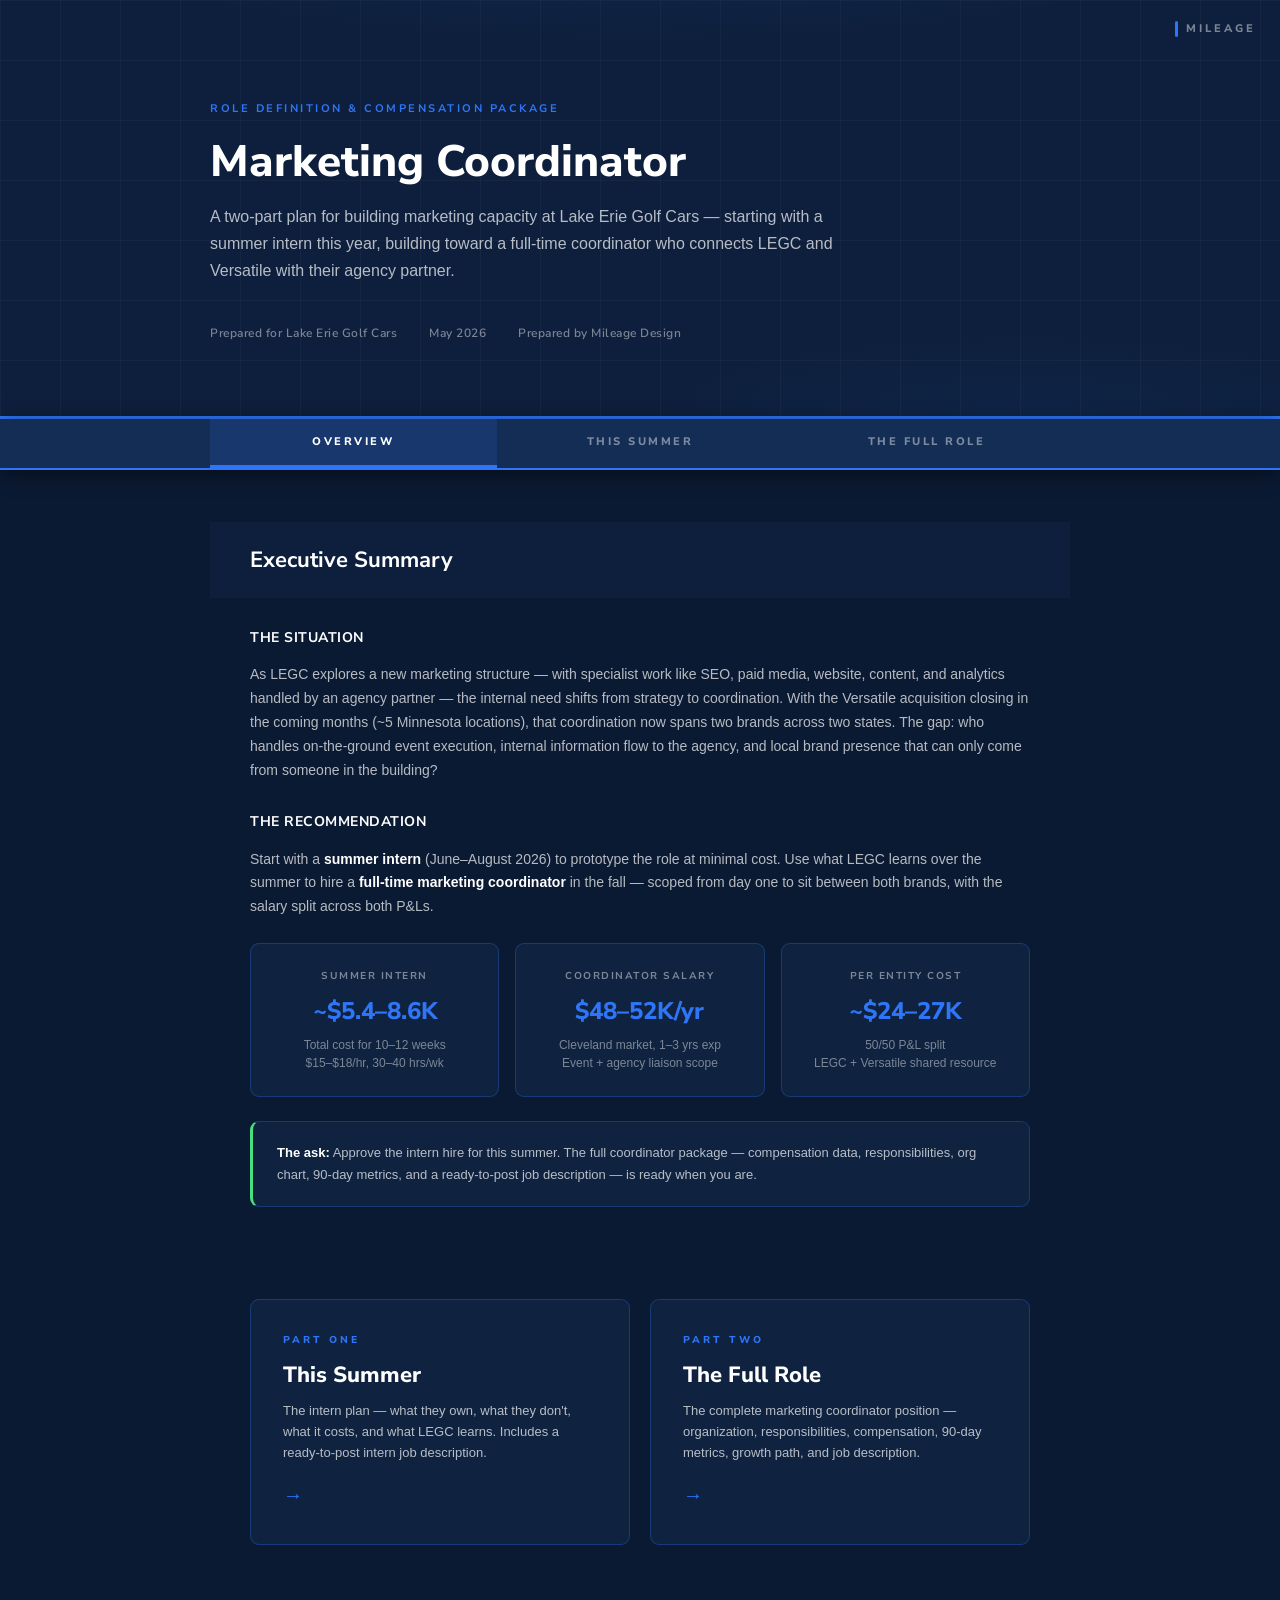
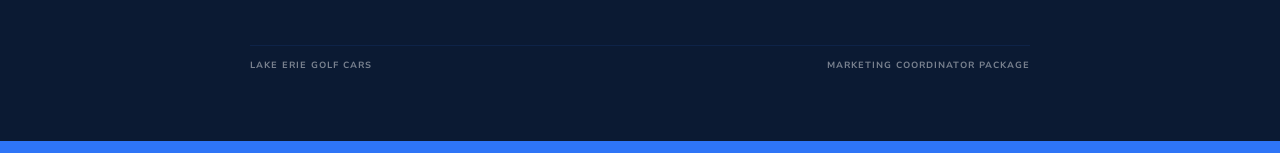
==== commit ec7e53f4: "Reframe as exploring new structure, not removing leader" ====
--- a/index.html
+++ b/index.html
@@ -49,7 +49,7 @@
   </div>
 
   <h3>The Situation</h3>
-  <p>LEGC is removing its marketing leader and moving specialist work — SEO, paid media, website, content, analytics — to an agency partner. With the Versatile acquisition closing in the coming months (~5 Minnesota locations), marketing coordination now spans two brands across two states. The gap: who handles on-the-ground event execution, internal information flow to the agency, and local brand presence that can only come from someone in the building?</p>
+  <p>As LEGC explores a new marketing structure — with specialist work like SEO, paid media, website, content, and analytics handled by an agency partner — the internal need shifts from strategy to coordination. With the Versatile acquisition closing in the coming months (~5 Minnesota locations), that coordination now spans two brands across two states. The gap: who handles on-the-ground event execution, internal information flow to the agency, and local brand presence that can only come from someone in the building?</p>
 
   <h3>The Recommendation</h3>
   <p>Start with a <strong style="color:var(--color-white);">summer intern</strong> (June&ndash;August 2026) to prototype the role at minimal cost. Use what LEGC learns over the summer to hire a <strong style="color:var(--color-white);">full-time marketing coordinator</strong> in the fall — scoped from day one to sit between both brands, with the salary split across both P&amp;Ls.</p>
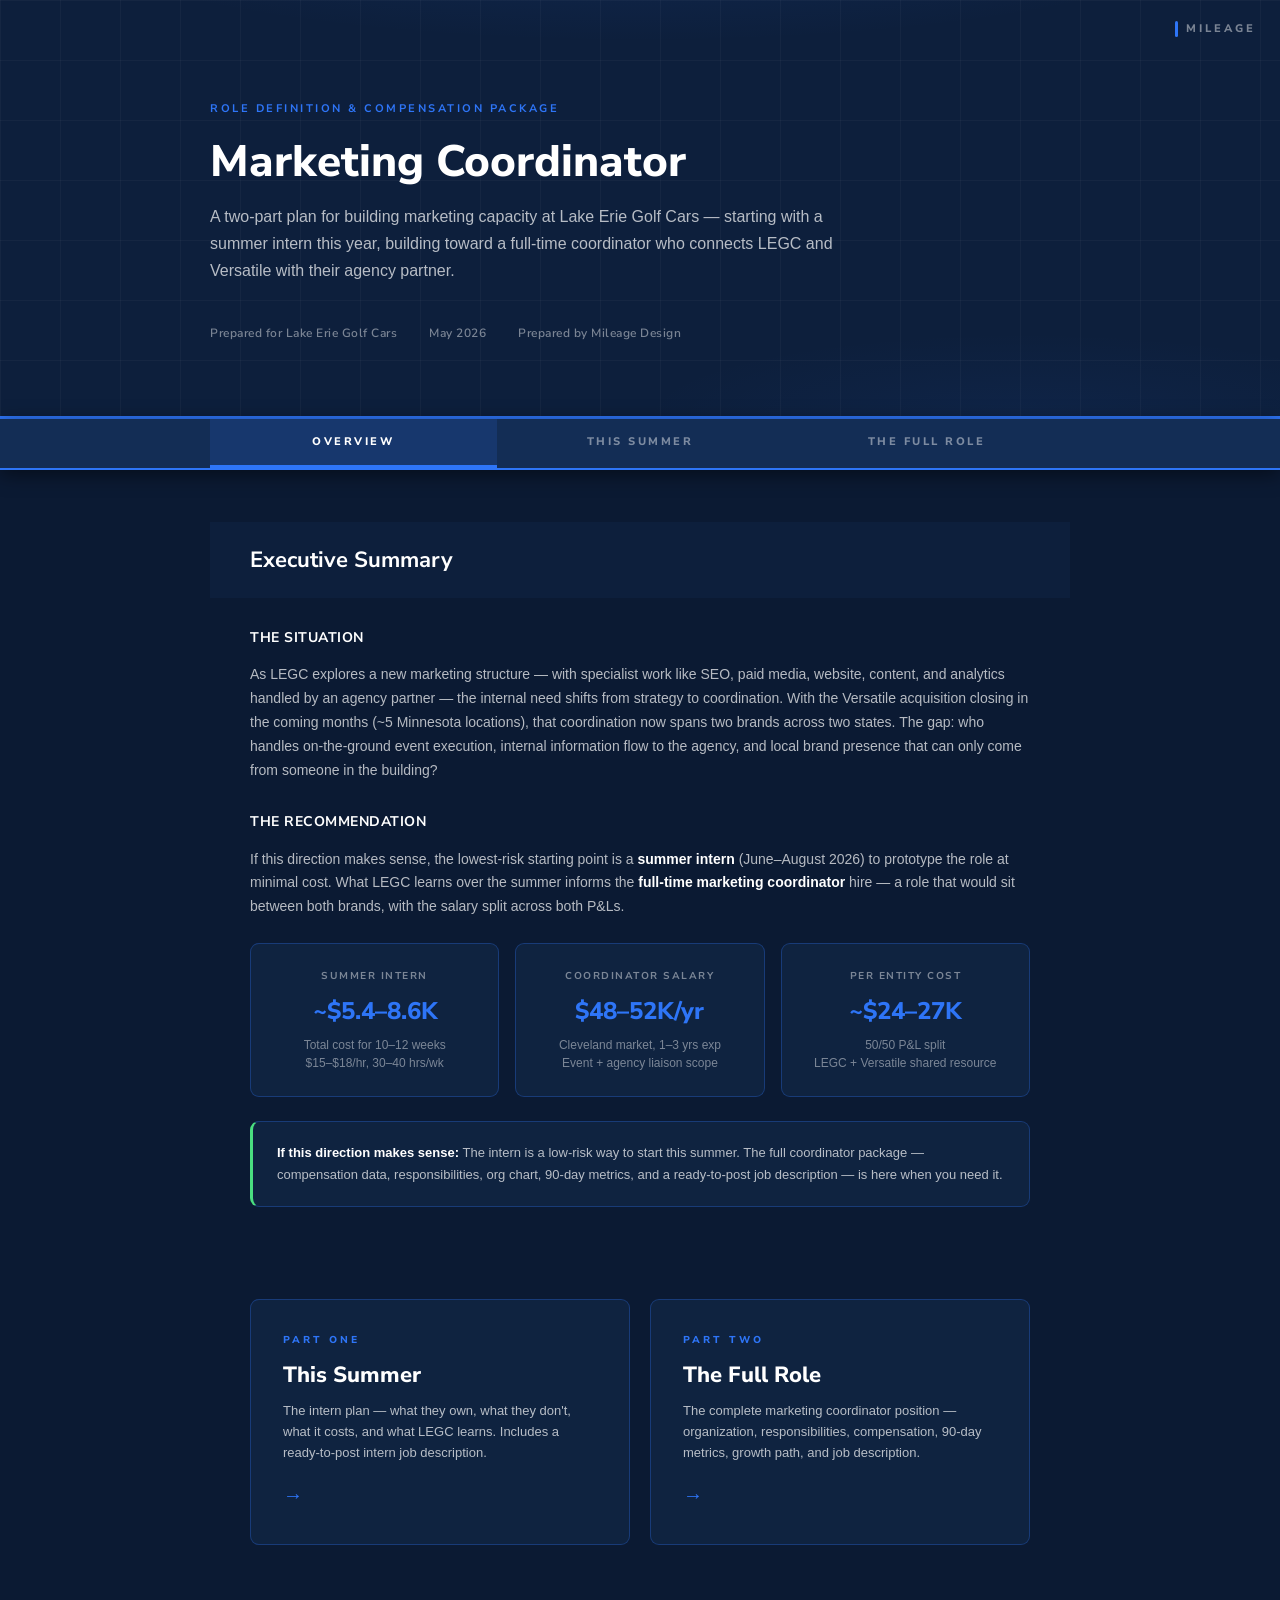
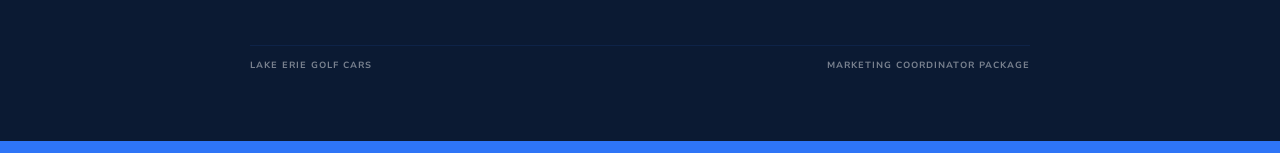
==== commit 80fa26b1: "Apply conditional language throughout — exploring not deciding Co-Authored-By: Claude Opus 4.6 <nore" ====
--- a/index.html
+++ b/index.html
@@ -52,7 +52,7 @@
   <p>As LEGC explores a new marketing structure — with specialist work like SEO, paid media, website, content, and analytics handled by an agency partner — the internal need shifts from strategy to coordination. With the Versatile acquisition closing in the coming months (~5 Minnesota locations), that coordination now spans two brands across two states. The gap: who handles on-the-ground event execution, internal information flow to the agency, and local brand presence that can only come from someone in the building?</p>
 
   <h3>The Recommendation</h3>
-  <p>Start with a <strong style="color:var(--color-white);">summer intern</strong> (June&ndash;August 2026) to prototype the role at minimal cost. Use what LEGC learns over the summer to hire a <strong style="color:var(--color-white);">full-time marketing coordinator</strong> in the fall — scoped from day one to sit between both brands, with the salary split across both P&amp;Ls.</p>
+  <p>If this direction makes sense, the lowest-risk starting point is a <strong style="color:var(--color-white);">summer intern</strong> (June&ndash;August 2026) to prototype the role at minimal cost. What LEGC learns over the summer informs the <strong style="color:var(--color-white);">full-time marketing coordinator</strong> hire — a role that would sit between both brands, with the salary split across both P&amp;Ls.</p>
 
   <div class="exec-grid">
     <div class="exec-card">
@@ -73,7 +73,7 @@
   </div>
 
   <div class="card card-green">
-    <p><strong>The ask:</strong> Approve the intern hire for this summer. The full coordinator package — compensation data, responsibilities, org chart, 90-day metrics, and a ready-to-post job description — is ready when you are.</p>
+    <p><strong>If this direction makes sense:</strong> The intern is a low-risk way to start this summer. The full coordinator package — compensation data, responsibilities, org chart, 90-day metrics, and a ready-to-post job description — is here when you need it.</p>
   </div>
 </section>
 
